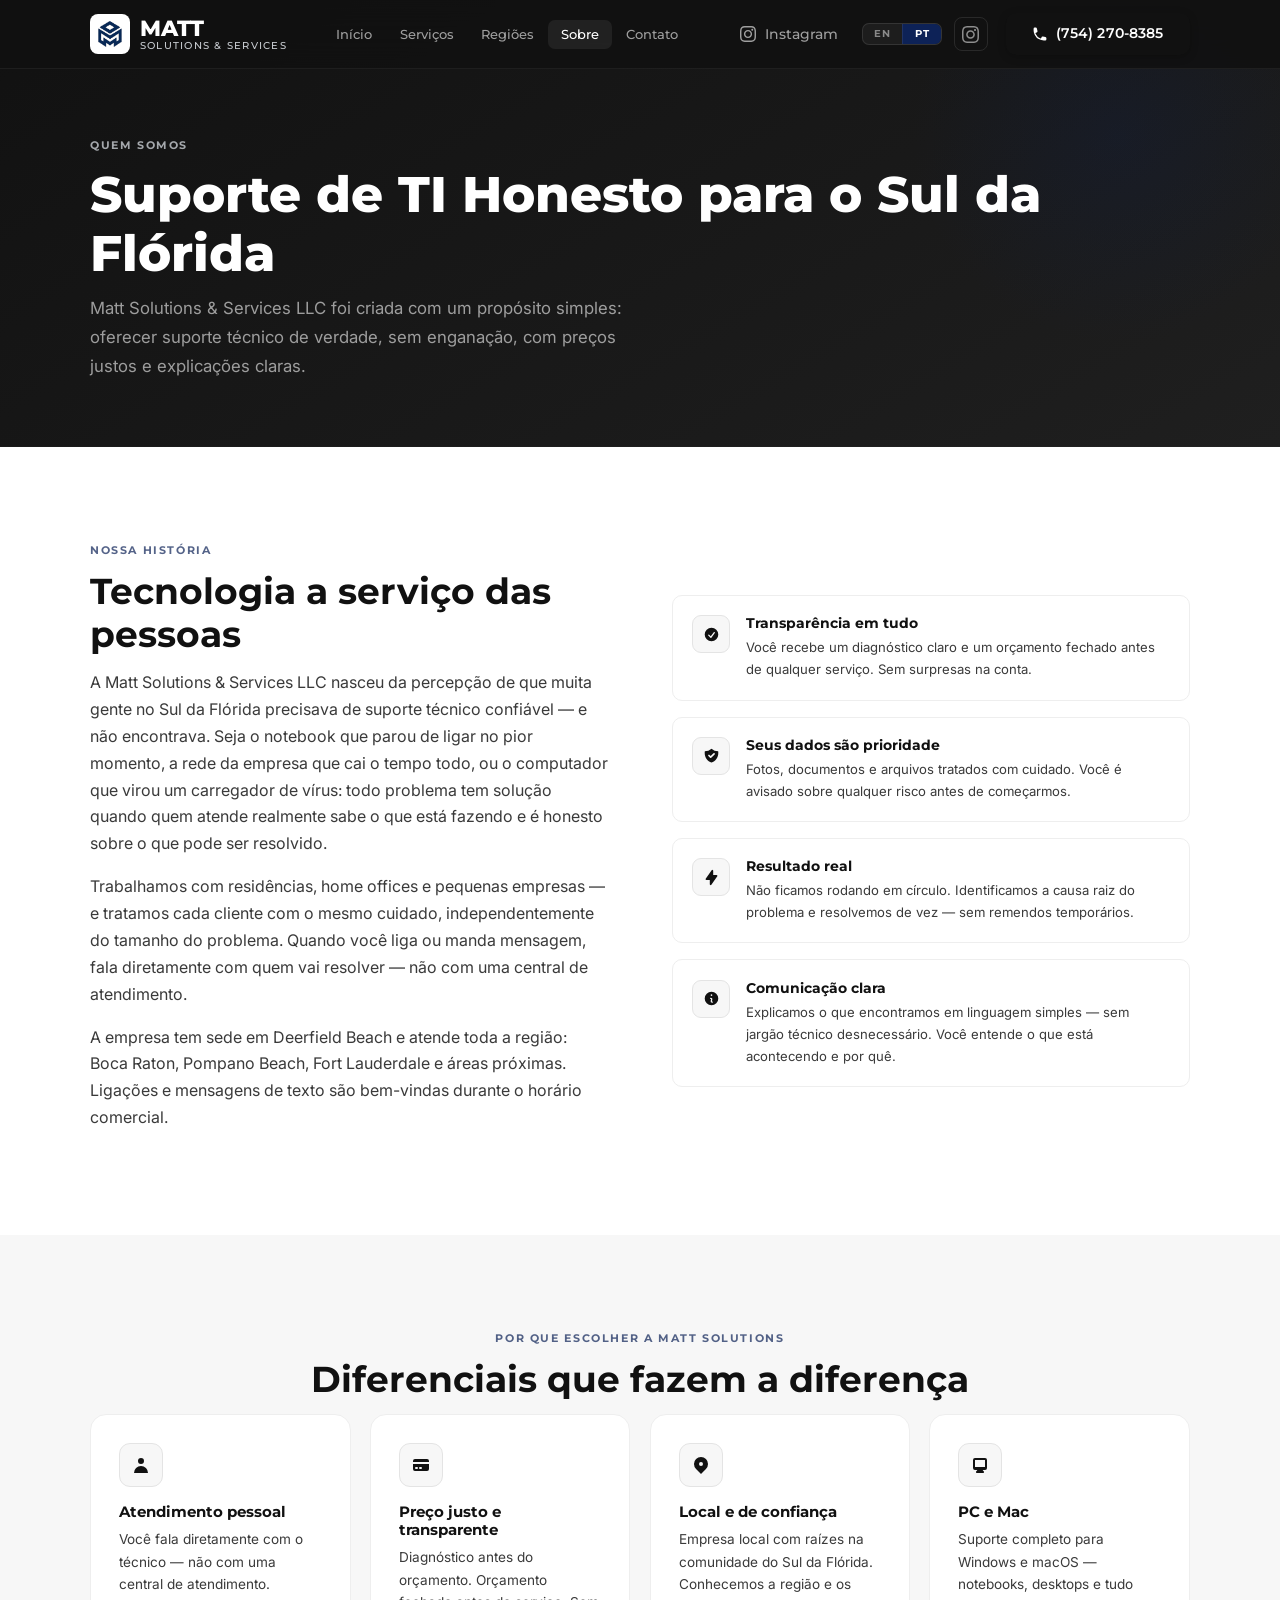
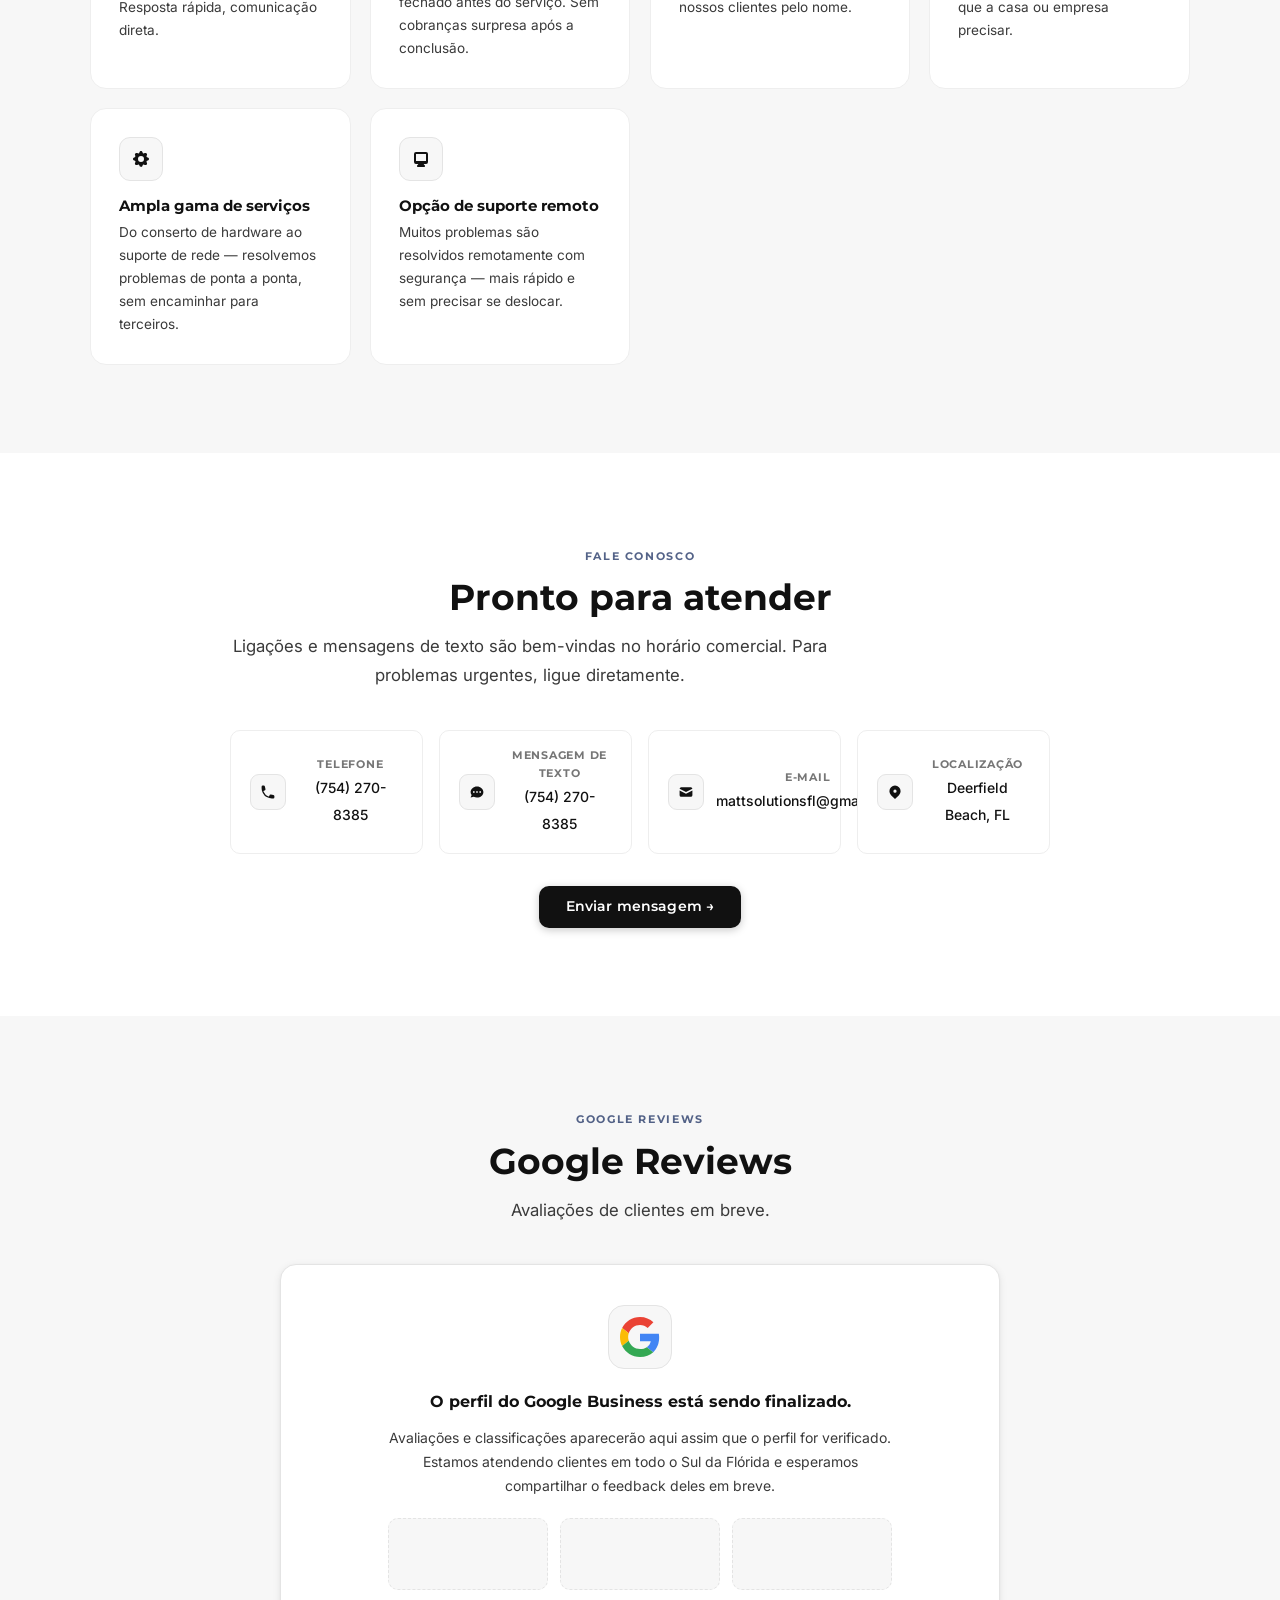
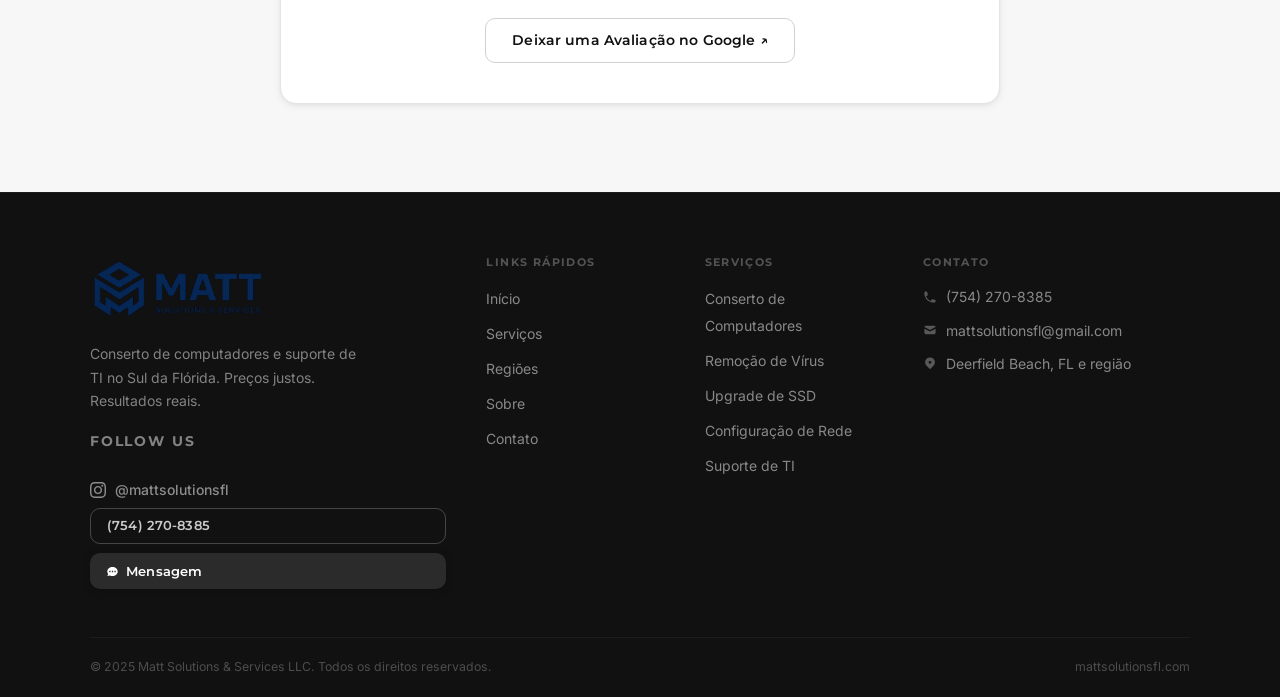
==== about-pt.html @ 6a5933a8 "Add Instagram + Google Reviews to all 10 pages Instagram: - Navbar: small icon button (desktop, hidd" ====
<!DOCTYPE html>
<html lang="pt-BR">
<head>
  <meta charset="UTF-8" />
  <meta name="viewport" content="width=device-width, initial-scale=1.0" />
  <title>Sobre a Matt Solutions | Suporte de TI Honesto no Sul da Flórida</title>
  <meta name="description" content="Conheça a Matt Solutions & Services LLC — conserto de computadores e suporte de TI com honestidade, transparência e foco em resultado no Sul da Flórida." />
  <link rel="canonical" href="https://mattsolutionsfl.com/about-pt.html" />
  <link rel="alternate" hreflang="en" href="https://mattsolutionsfl.com/about.html" />
  <link rel="alternate" hreflang="pt-BR" href="https://mattsolutionsfl.com/about-pt.html" />
  <link rel="alternate" hreflang="x-default" href="https://mattsolutionsfl.com/about.html" />
  <meta property="og:type" content="website" />
  <meta property="og:title" content="Sobre | Matt Solutions & Services LLC" />
  <meta property="og:description" content="Suporte de TI honesto e transparente para residências e pequenas empresas no Sul da Flórida." />
  <meta property="og:url" content="https://mattsolutionsfl.com/about-pt.html" />
  <meta property="og:site_name" content="Matt Solutions & Services LLC" />
  <meta property="og:image" content="https://mattsolutionsfl.com/og-image.jpg" />
      <!-- Google Fonts -->
    <link rel="preconnect" href="https://fonts.googleapis.com">
    <link rel="preconnect" href="https://fonts.gstatic.com" crossorigin>
    <link href="https://fonts.googleapis.com/css2?family=Montserrat:wght@400;500;600;700;800&family=Inter:wght@300;400;500;600&display=swap" rel="stylesheet">
    <!-- Favicon -->
    <link rel="icon" href="favicon.svg" type="image/svg+xml">
    <link rel="icon" href="logo.png" sizes="any" type="image/png">
    <link rel="apple-touch-icon" href="logo.png">
    <link rel="stylesheet" href="styles.css" />
  <script type="application/ld+json">
  {
    "@context": "https://schema.org",
    "@type": "LocalBusiness",
    "name": "Matt Solutions & Services LLC",
    "url": "https://mattsolutionsfl.com",
    "telephone": "+17542708385",
    "email": "mattsolutionsfl@gmail.com"
  }
  </script>
  <script type="application/ld+json">
  {
    "@context": "https://schema.org",
    "@type": "LocalBusiness",
    "name": "Matt Solutions & Services LLC",
    "url": "https://mattsolutionsfl.com",
    "sameAs": [
      "https://instagram.com/mattsolutionsfl"
    ]
  }
  </script>
</head>
<body>

<nav class="navbar">
  <div class="container">
    <div class="nav-inner">
      <a href="index-pt.html" class="nav-logo">
        <div class="brand-lockup">
          <img src="logo-icon.png" alt="Matt Solutions icon" class="brand-icon" loading="eager">
          <div class="brand-text">
            <span class="brand-primary">MATT</span>
            <span class="brand-secondary">Solutions &amp; Services</span>
          </div>
        </div>
      </a>
      <ul class="nav-links">
        <li><a href="index-pt.html">Início</a></li>
        <li><a href="services-pt.html">Serviços</a></li>
        <li><a href="service-areas-pt.html">Regiões</a></li>
        <li><a href="about-pt.html" class="active">Sobre</a></li>
        <li><a href="contact-pt.html">Contato</a></li>
      </ul>
      <a href="https://instagram.com/mattsolutionsfl" target="_blank" rel="noopener" class="nav-mobile-ig">
      <svg xmlns="http://www.w3.org/2000/svg" viewBox="0 0 24 24" fill="currentColor" width="16" height="16"><path d="M12 2.163c3.204 0 3.584.012 4.85.07 3.252.148 4.771 1.691 4.919 4.919.058 1.265.069 1.645.069 4.849 0 3.205-.012 3.584-.069 4.849-.149 3.225-1.664 4.771-4.919 4.919-1.266.058-1.644.07-4.85.07-3.204 0-3.584-.012-4.849-.07-3.26-.149-4.771-1.699-4.919-4.92-.058-1.265-.07-1.644-.07-4.849 0-3.204.013-3.583.07-4.849.149-3.227 1.664-4.771 4.919-4.919 1.266-.057 1.645-.069 4.849-.069zm0-2.163c-3.259 0-3.667.014-4.947.072-4.358.2-6.78 2.618-6.98 6.98-.059 1.281-.073 1.689-.073 4.948 0 3.259.014 3.668.072 4.948.2 4.358 2.618 6.78 6.98 6.98 1.281.058 1.689.072 4.948.072 3.259 0 3.668-.014 4.948-.072 4.354-.2 6.782-2.618 6.979-6.98.059-1.28.073-1.689.073-4.948 0-3.259-.014-3.667-.072-4.947-.196-4.354-2.617-6.78-6.979-6.98-1.281-.059-1.69-.073-4.949-.073zm0 5.838c-3.403 0-6.162 2.759-6.162 6.162s2.759 6.163 6.162 6.163 6.162-2.759 6.162-6.163c0-3.403-2.759-6.162-6.162-6.162zm0 10.162c-2.209 0-4-1.79-4-4 0-2.209 1.791-4 4-4s4 1.791 4 4c0 2.21-1.791 4-4 4zm6.406-11.845c-.796 0-1.441.645-1.441 1.44s.645 1.44 1.441 1.44c.795 0 1.439-.645 1.439-1.44s-.644-1.44-1.439-1.44z"/></svg>
      Instagram
    </a>
    <div class="lang-switcher">
        <a href="about.html" class="lang-btn">EN</a>
        <a href="about-pt.html" class="lang-btn active">PT</a>
      </div>
      <a href="https://instagram.com/mattsolutionsfl" target="_blank" rel="noopener" class="nav-ig-btn" aria-label="Instagram">
        <svg xmlns="http://www.w3.org/2000/svg" viewBox="0 0 24 24" fill="currentColor" width="17" height="17"><path d="M12 2.163c3.204 0 3.584.012 4.85.07 3.252.148 4.771 1.691 4.919 4.919.058 1.265.069 1.645.069 4.849 0 3.205-.012 3.584-.069 4.849-.149 3.225-1.664 4.771-4.919 4.919-1.266.058-1.644.07-4.85.07-3.204 0-3.584-.012-4.849-.07-3.26-.149-4.771-1.699-4.919-4.92-.058-1.265-.07-1.644-.07-4.849 0-3.204.013-3.583.07-4.849.149-3.227 1.664-4.771 4.919-4.919 1.266-.057 1.645-.069 4.849-.069zm0-2.163c-3.259 0-3.667.014-4.947.072-4.358.2-6.78 2.618-6.98 6.98-.059 1.281-.073 1.689-.073 4.948 0 3.259.014 3.668.072 4.948.2 4.358 2.618 6.78 6.98 6.98 1.281.058 1.689.072 4.948.072 3.259 0 3.668-.014 4.948-.072 4.354-.2 6.782-2.618 6.979-6.98.059-1.28.073-1.689.073-4.948 0-3.259-.014-3.667-.072-4.947-.196-4.354-2.617-6.78-6.979-6.98-1.281-.059-1.69-.073-4.949-.073zm0 5.838c-3.403 0-6.162 2.759-6.162 6.162s2.759 6.163 6.162 6.163 6.162-2.759 6.162-6.163c0-3.403-2.759-6.162-6.162-6.162zm0 10.162c-2.209 0-4-1.79-4-4 0-2.209 1.791-4 4-4s4 1.791 4 4c0 2.21-1.791 4-4 4zm6.406-11.845c-.796 0-1.441.645-1.441 1.44s.645 1.44 1.441 1.44c.795 0 1.439-.645 1.439-1.44s-.644-1.44-1.439-1.44z"/></svg>
      </a>
      <a href="tel:+17542708385" class="btn btn-primary nav-cta">
        <svg xmlns="http://www.w3.org/2000/svg" viewBox="0 0 20 20" fill="currentColor" width="16" height="16"><path fill-rule="evenodd" d="M2 3.5A1.5 1.5 0 013.5 2h1.148a1.5 1.5 0 011.465 1.175l.716 3.223a1.5 1.5 0 01-1.052 1.767l-.933.267c-.41.117-.643.555-.48.95a11.542 11.542 0 006.254 6.254c.395.163.833-.07.95-.48l.267-.933a1.5 1.5 0 011.767-1.052l3.223.716A1.5 1.5 0 0118 15.352V16.5a1.5 1.5 0 01-1.5 1.5H15c-1.149 0-2.263-.15-3.326-.43A13.022 13.022 0 012.43 8.326 13.019 13.019 0 012 5V3.5z" clip-rule="evenodd" /></svg>
        (754) 270-8385
      </a>
      <button class="nav-hamburger" aria-label="Abrir menu"><span></span><span></span><span></span></button>
    </div>
  </div>
  <nav class="nav-mobile">
    <a href="index-pt.html">Início</a>
    <a href="services-pt.html">Serviços</a>
    <a href="service-areas-pt.html">Regiões</a>
    <a href="about-pt.html">Sobre</a>
    <a href="contact-pt.html">Contato</a>
    <a href="tel:+17542708385" class="btn btn-primary">Ligar (754) 270-8385</a>
    <div class="lang-switcher">
      <a href="about.html" class="lang-btn">EN</a>
      <a href="about-pt.html" class="lang-btn active">PT</a>
    </div>
  </nav>
</nav>

<!-- PAGE HEADER -->
<section class="page-hero">
  <div class="container">
    <div class="page-hero-inner">
      <div class="section-label">Quem somos</div>
      <h1 class="page-hero-title">Suporte de TI Honesto para o Sul da Flórida</h1>
      <p class="page-hero-sub">Matt Solutions & Services LLC foi criada com um propósito simples: oferecer suporte técnico de verdade, sem enganação, com preços justos e explicações claras.</p>
    </div>
  </div>
</section>

<!-- SOBRE -->
<section class="section">
  <div class="container">
    <div class="about-grid">
      <div class="about-content">
        <div class="section-label">Nossa história</div>
        <h2 class="section-title">Tecnologia a serviço das pessoas</h2>
        <p>A Matt Solutions & Services LLC nasceu da percepção de que muita gente no Sul da Flórida precisava de suporte técnico confiável — e não encontrava. Seja o notebook que parou de ligar no pior momento, a rede da empresa que cai o tempo todo, ou o computador que virou um carregador de vírus: todo problema tem solução quando quem atende realmente sabe o que está fazendo e é honesto sobre o que pode ser resolvido.</p>
        <p>Trabalhamos com residências, home offices e pequenas empresas — e tratamos cada cliente com o mesmo cuidado, independentemente do tamanho do problema. Quando você liga ou manda mensagem, fala diretamente com quem vai resolver — não com uma central de atendimento.</p>
        <p>A empresa tem sede em Deerfield Beach e atende toda a região: Boca Raton, Pompano Beach, Fort Lauderdale e áreas próximas. Ligações e mensagens de texto são bem-vindas durante o horário comercial.</p>
      </div>
      <div class="about-values">
        <div class="value-card">
          <div class="value-icon"><svg xmlns="http://www.w3.org/2000/svg" viewBox="0 0 20 20" fill="currentColor"><path fill-rule="evenodd" d="M10 18a8 8 0 100-16 8 8 0 000 16zm3.857-9.809a.75.75 0 00-1.214-.882l-3.483 4.79-1.88-1.88a.75.75 0 10-1.06 1.061l2.5 2.5a.75.75 0 001.137-.089l4-5.5z" clip-rule="evenodd" /></svg></div>
          <div><h3>Transparência em tudo</h3><p>Você recebe um diagnóstico claro e um orçamento fechado antes de qualquer serviço. Sem surpresas na conta.</p></div>
        </div>
        <div class="value-card">
          <div class="value-icon"><svg xmlns="http://www.w3.org/2000/svg" viewBox="0 0 20 20" fill="currentColor"><path fill-rule="evenodd" d="M2.166 4.999A11.954 11.954 0 0010 1.944 11.954 11.954 0 0017.834 5c.11.65.166 1.32.166 2.001 0 5.225-3.34 9.67-8 11.317C5.34 16.67 2 12.225 2 7c0-.682.057-1.35.166-2.001zm11.541 3.708a1 1 0 00-1.414-1.414L9 10.586 7.707 9.293a1 1 0 00-1.414 1.414l2 2a1 1 0 001.414 0l4-4z" clip-rule="evenodd" /></svg></div>
          <div><h3>Seus dados são prioridade</h3><p>Fotos, documentos e arquivos tratados com cuidado. Você é avisado sobre qualquer risco antes de começarmos.</p></div>
        </div>
        <div class="value-card">
          <div class="value-icon"><svg xmlns="http://www.w3.org/2000/svg" viewBox="0 0 20 20" fill="currentColor"><path fill-rule="evenodd" d="M11.3 1.046A1 1 0 0112 2v5h4a1 1 0 01.82 1.573l-7 10A1 1 0 018 18v-5H4a1 1 0 01-.82-1.573l7-10a1 1 0 011.12-.38z" clip-rule="evenodd" /></svg></div>
          <div><h3>Resultado real</h3><p>Não ficamos rodando em círculo. Identificamos a causa raiz do problema e resolvemos de vez — sem remendos temporários.</p></div>
        </div>
        <div class="value-card">
          <div class="value-icon"><svg xmlns="http://www.w3.org/2000/svg" viewBox="0 0 20 20" fill="currentColor"><path fill-rule="evenodd" d="M18 10a8 8 0 11-16 0 8 8 0 0116 0zm-7-4a1 1 0 11-2 0 1 1 0 012 0zM9 9a.75.75 0 000 1.5h.253a.25.25 0 01.244.304l-.459 2.066A1.75 1.75 0 0010.747 15H11a.75.75 0 000-1.5h-.253a.25.25 0 01-.244-.304l.459-2.066A1.75 1.75 0 009.253 9H9z" clip-rule="evenodd" /></svg></div>
          <div><h3>Comunicação clara</h3><p>Explicamos o que encontramos em linguagem simples — sem jargão técnico desnecessário. Você entende o que está acontecendo e por quê.</p></div>
        </div>
      </div>
    </div>
  </div>
</section>

<!-- O QUE NOS DIFERENCIA -->
<section class="section section-alt">
  <div class="container">
    <div class="center">
      <div class="section-label">Por que escolher a Matt Solutions</div>
      <h2 class="section-title">Diferenciais que fazem a diferença</h2>
    </div>
    <div class="differentiators-grid">
      <div class="diff-card">
        <div class="diff-icon"><svg xmlns="http://www.w3.org/2000/svg" viewBox="0 0 20 20" fill="currentColor"><path fill-rule="evenodd" d="M10 9a3 3 0 100-6 3 3 0 000 6zm-7 9a7 7 0 1114 0H3z" clip-rule="evenodd" /></svg></div>
        <h3>Atendimento pessoal</h3>
        <p>Você fala diretamente com o técnico — não com uma central de atendimento. Resposta rápida, comunicação direta.</p>
      </div>
      <div class="diff-card">
        <div class="diff-icon"><svg xmlns="http://www.w3.org/2000/svg" viewBox="0 0 20 20" fill="currentColor"><path d="M4 4a2 2 0 00-2 2v1h16V6a2 2 0 00-2-2H4z"/><path fill-rule="evenodd" d="M18 9H2v5a2 2 0 002 2h12a2 2 0 002-2V9zM4 13a1 1 0 011-1h1a1 1 0 110 2H5a1 1 0 01-1-1zm5-1a1 1 0 100 2h1a1 1 0 100-2H9z" clip-rule="evenodd" /></svg></div>
        <h3>Preço justo e transparente</h3>
        <p>Diagnóstico antes do orçamento. Orçamento fechado antes do serviço. Sem cobranças surpresa após a conclusão.</p>
      </div>
      <div class="diff-card">
        <div class="diff-icon"><svg xmlns="http://www.w3.org/2000/svg" viewBox="0 0 20 20" fill="currentColor"><path fill-rule="evenodd" d="M5.05 4.05a7 7 0 119.9 9.9L10 18.9l-4.95-4.95a7 7 0 010-9.9zM10 11a2 2 0 100-4 2 2 0 000 4z" clip-rule="evenodd" /></svg></div>
        <h3>Local e de confiança</h3>
        <p>Empresa local com raízes na comunidade do Sul da Flórida. Conhecemos a região e os nossos clientes pelo nome.</p>
      </div>
      <div class="diff-card">
        <div class="diff-icon"><svg xmlns="http://www.w3.org/2000/svg" viewBox="0 0 20 20" fill="currentColor"><path fill-rule="evenodd" d="M3 5a2 2 0 012-2h10a2 2 0 012 2v8a2 2 0 01-2 2h-2.22l.123.489.804.804A1 1 0 0113 18H7a1 1 0 01-.707-1.707l.804-.804L7.22 15H5a2 2 0 01-2-2V5zm5.771 7H5V5h10v7H8.771z" clip-rule="evenodd" /></svg></div>
        <h3>PC e Mac</h3>
        <p>Suporte completo para Windows e macOS — notebooks, desktops e tudo que a casa ou empresa precisar.</p>
      </div>
      <div class="diff-card">
        <div class="diff-icon"><svg xmlns="http://www.w3.org/2000/svg" viewBox="0 0 20 20" fill="currentColor"><path fill-rule="evenodd" d="M11.49 3.17c-.38-1.56-2.6-1.56-2.98 0a1.532 1.532 0 01-2.286.948c-1.372-.836-2.942.734-2.106 2.106.54.886.061 2.042-.947 2.287-1.561.379-1.561 2.6 0 2.978a1.532 1.532 0 01.947 2.287c-.836 1.372.734 2.942 2.106 2.106a1.532 1.532 0 012.287.947c.379 1.561 2.6 1.561 2.978 0a1.533 1.533 0 012.287-.947c1.372.836 2.942-.734 2.106-2.106a1.533 1.533 0 01.947-2.287c1.561-.379 1.561-2.6 0-2.978a1.532 1.532 0 01-.947-2.287c.836-1.372-.734-2.942-2.106-2.106a1.532 1.532 0 01-2.287-.947zM10 13a3 3 0 100-6 3 3 0 000 6z" clip-rule="evenodd" /></svg></div>
        <h3>Ampla gama de serviços</h3>
        <p>Do conserto de hardware ao suporte de rede — resolvemos problemas de ponta a ponta, sem encaminhar para terceiros.</p>
      </div>
      <div class="diff-card">
        <div class="diff-icon"><svg xmlns="http://www.w3.org/2000/svg" viewBox="0 0 20 20" fill="currentColor"><path fill-rule="evenodd" d="M3 5a2 2 0 012-2h10a2 2 0 012 2v8a2 2 0 01-2 2h-2.22l.123.489.804.804A1 1 0 0113 18H7a1 1 0 01-.707-1.707l.804-.804L7.22 15H5a2 2 0 01-2-2V5zm5.771 7H5V5h10v7H8.771z" clip-rule="evenodd" /></svg></div>
        <h3>Opção de suporte remoto</h3>
        <p>Muitos problemas são resolvidos remotamente com segurança — mais rápido e sem precisar se deslocar.</p>
      </div>
    </div>
  </div>
</section>

<!-- CONTATO -->
<section class="section">
  <div class="container">
    <div class="contact-info-strip">
      <div class="section-label">Fale conosco</div>
      <h2 class="section-title">Pronto para atender</h2>
      <p class="section-sub">Ligações e mensagens de texto são bem-vindas no horário comercial. Para problemas urgentes, ligue diretamente.</p>
      <div class="contact-methods">
        <div class="contact-method">
          <div class="contact-method-icon"><svg xmlns="http://www.w3.org/2000/svg" viewBox="0 0 20 20" fill="currentColor"><path fill-rule="evenodd" d="M2 3.5A1.5 1.5 0 013.5 2h1.148a1.5 1.5 0 011.465 1.175l.716 3.223a1.5 1.5 0 01-1.052 1.767l-.933.267c-.41.117-.643.555-.48.95a11.542 11.542 0 006.254 6.254c.395.163.833-.07.95-.48l.267-.933a1.5 1.5 0 011.767-1.052l3.223.716A1.5 1.5 0 0118 15.352V16.5a1.5 1.5 0 01-1.5 1.5H15c-1.149 0-2.263-.15-3.326-.43A13.022 13.022 0 012.43 8.326 13.019 13.019 0 012 5V3.5z" clip-rule="evenodd" /></svg></div>
          <div><div class="contact-method-label">Telefone</div><a href="tel:+17542708385" class="contact-method-value">(754) 270-8385</a></div>
        </div>
        <div class="contact-method">
          <div class="contact-method-icon"><svg xmlns="http://www.w3.org/2000/svg" viewBox="0 0 20 20" fill="currentColor"><path fill-rule="evenodd" d="M18 10c0 3.866-3.582 7-8 7a8.841 8.841 0 01-4.083-.98L2 17l1.338-3.123C2.493 12.767 2 11.434 2 10c0-3.866 3.582-7 8-7s8 3.134 8 7zM7 9H5v2h2V9zm8 0h-2v2h2V9zM9 9h2v2H9V9z" clip-rule="evenodd" /></svg></div>
          <div><div class="contact-method-label">Mensagem de texto</div><a href="sms:+17542708385" class="contact-method-value">(754) 270-8385</a></div>
        </div>
        <div class="contact-method">
          <div class="contact-method-icon"><svg xmlns="http://www.w3.org/2000/svg" viewBox="0 0 20 20" fill="currentColor"><path d="M2.003 5.884L10 9.882l7.997-3.998A2 2 0 0016 4H4a2 2 0 00-1.997 1.884z"/><path d="M18 8.118l-8 4-8-4V14a2 2 0 002 2h12a2 2 0 002-2V8.118z"/></svg></div>
          <div><div class="contact-method-label">E-mail</div><a href="mailto:mattsolutionsfl@gmail.com" class="contact-method-value">mattsolutionsfl@gmail.com</a></div>
        </div>
        <div class="contact-method">
          <div class="contact-method-icon"><svg xmlns="http://www.w3.org/2000/svg" viewBox="0 0 20 20" fill="currentColor"><path fill-rule="evenodd" d="M5.05 4.05a7 7 0 119.9 9.9L10 18.9l-4.95-4.95a7 7 0 010-9.9zM10 11a2 2 0 100-4 2 2 0 000 4z" clip-rule="evenodd" /></svg></div>
          <div><div class="contact-method-label">Localização</div><span class="contact-method-value">Deerfield Beach, FL</span></div>
        </div>
      </div>
      <div style="margin-top: 2rem; text-align:center;">
        <a href="contact-pt.html" class="btn btn-primary">Enviar mensagem →</a>
      </div>
    </div>
  </div>
</section>

<!-- ===== AVALIAÇÕES GOOGLE ===== -->
<section class="section section-alt" id="reviews">
  <div class="container">
    <div class="center">
      <div class="section-label">Google Reviews</div>
      <h2 class="section-title">Google Reviews</h2>
      <p class="section-sub">Avaliações de clientes em breve.</p>
    </div>
    <div class="reviews-placeholder-card">
      <div class="reviews-placeholder-icon">
        <svg viewBox="0 0 48 48" xmlns="http://www.w3.org/2000/svg" width="40" height="40">
          <path fill="#EA4335" d="M24 9.5c3.54 0 6.71 1.22 9.21 3.6l6.85-6.85C35.9 2.38 30.47 0 24 0 14.62 0 6.51 5.38 2.56 13.22l7.98 6.19C12.43 13.72 17.74 9.5 24 9.5z"/>
          <path fill="#4285F4" d="M46.98 24.55c0-1.57-.15-3.09-.38-4.55H24v9.02h12.94c-.58 2.96-2.26 5.48-4.78 7.18l7.73 6c4.51-4.18 7.09-10.36 7.09-17.65z"/>
          <path fill="#FBBC05" d="M10.53 28.59c-.48-1.45-.76-2.99-.76-4.59s.27-3.14.76-4.59l-7.98-6.19C.92 16.46 0 20.12 0 24c0 3.88.92 7.54 2.56 10.78l7.97-6.19z"/>
          <path fill="#34A853" d="M24 48c6.48 0 11.93-2.13 15.89-5.81l-7.73-6c-2.18 1.48-4.97 2.31-8.16 2.31-6.26 0-11.57-4.22-13.47-9.91l-7.98 6.19C6.51 42.62 14.62 48 24 48z"/>
        </svg>
      </div>
      <div class="reviews-placeholder-body">
        <p class="reviews-placeholder-title">O perfil do Google Business está sendo finalizado.</p>
        <p class="reviews-placeholder-sub">Avaliações e classificações aparecerão aqui assim que o perfil for verificado. Estamos atendendo clientes em todo o Sul da Flórida e esperamos compartilhar o feedback deles em breve.</p>
        <div class="reviews-future-slots" aria-hidden="true">
          <div class="reviews-future-slot"></div>
          <div class="reviews-future-slot"></div>
          <div class="reviews-future-slot"></div>
        </div>
      </div>
      <a href="https://www.google.com/maps/search/Matt+Solutions+Services+Deerfield+Beach" target="_blank" rel="noopener" class="btn btn-outline reviews-leave-btn">
        Deixar uma Avaliação no Google ↗
      </a>
    </div>
  </div>
</section>

<footer>
  <div class="container">
    <div class="footer-grid">
      <div class="footer-brand">
        <a href="index-pt.html" class="footer-logo"><img src="logo-full.png" alt="Matt Solutions &amp; Services LLC" class="footer-logo-img" loading="lazy"></a>
        <p>Conserto de computadores e suporte de TI no Sul da Flórida. Preços justos. Resultados reais.</p>
                <div class="footer-follow">
          <p class="footer-follow-label">Follow Us</p>
          <a href="https://instagram.com/mattsolutionsfl" target="_blank" rel="noopener" class="footer-ig-link">
            <svg xmlns="http://www.w3.org/2000/svg" viewBox="0 0 24 24" fill="currentColor" width="16" height="16"><path d="M12 2.163c3.204 0 3.584.012 4.85.07 3.252.148 4.771 1.691 4.919 4.919.058 1.265.069 1.645.069 4.849 0 3.205-.012 3.584-.069 4.849-.149 3.225-1.664 4.771-4.919 4.919-1.266.058-1.644.07-4.85.07-3.204 0-3.584-.012-4.849-.07-3.26-.149-4.771-1.699-4.919-4.92-.058-1.265-.07-1.644-.07-4.849 0-3.204.013-3.583.07-4.849.149-3.227 1.664-4.771 4.919-4.919 1.266-.057 1.645-.069 4.849-.069zm0-2.163c-3.259 0-3.667.014-4.947.072-4.358.2-6.78 2.618-6.98 6.98-.059 1.281-.073 1.689-.073 4.948 0 3.259.014 3.668.072 4.948.2 4.358 2.618 6.78 6.98 6.98 1.281.058 1.689.072 4.948.072 3.259 0 3.668-.014 4.948-.072 4.354-.2 6.782-2.618 6.979-6.98.059-1.28.073-1.689.073-4.948 0-3.259-.014-3.667-.072-4.947-.196-4.354-2.617-6.78-6.979-6.98-1.281-.059-1.69-.073-4.949-.073zm0 5.838c-3.403 0-6.162 2.759-6.162 6.162s2.759 6.163 6.162 6.163 6.162-2.759 6.162-6.163c0-3.403-2.759-6.162-6.162-6.162zm0 10.162c-2.209 0-4-1.79-4-4 0-2.209 1.791-4 4-4s4 1.791 4 4c0 2.21-1.791 4-4 4zm6.406-11.845c-.796 0-1.441.645-1.441 1.44s.645 1.44 1.441 1.44c.795 0 1.439-.645 1.439-1.44s-.644-1.44-1.439-1.44z"/></svg>
            <span class="footer-ig-handle">@mattsolutionsfl</span>
          </a>
        </div>
        <div class="footer-actions">
          <a href="tel:+17542708385" class="btn btn-call">(754) 270-8385</a>
          <a href="sms:+17542708385" class="btn btn-sms" style="font-size:0.82rem; padding:0.55rem 1rem;">
            <svg xmlns="http://www.w3.org/2000/svg" viewBox="0 0 20 20" fill="currentColor" width="13" height="13"><path fill-rule="evenodd" d="M18 10c0 3.866-3.582 7-8 7a8.841 8.841 0 01-4.083-.98L2 17l1.338-3.123C2.493 12.767 2 11.434 2 10c0-3.866 3.582-7 8-7s8 3.134 8 7zM7 9H5v2h2V9zm8 0h-2v2h2V9zM9 9h2v2H9V9z" clip-rule="evenodd" /></svg>
            Mensagem
          </a>
        </div>
      </div>
      <div>
        <h4>Links rápidos</h4>
        <ul class="footer-links">
          <li><a href="index-pt.html">Início</a></li>
          <li><a href="services-pt.html">Serviços</a></li>
          <li><a href="service-areas-pt.html">Regiões</a></li>
          <li><a href="about-pt.html">Sobre</a></li>
          <li><a href="contact-pt.html">Contato</a></li>
        </ul>
      </div>
      <div>
        <h4>Serviços</h4>
        <ul class="footer-links">
          <li><a href="services-pt.html">Conserto de Computadores</a></li>
          <li><a href="services-pt.html">Remoção de Vírus</a></li>
          <li><a href="services-pt.html">Upgrade de SSD</a></li>
          <li><a href="services-pt.html">Configuração de Rede</a></li>
          <li><a href="services-pt.html">Suporte de TI</a></li>
        </ul>
      </div>
      <div>
        <h4>Contato</h4>
        <div class="footer-contact-list">
          <div class="footer-contact-item">
            <svg xmlns="http://www.w3.org/2000/svg" viewBox="0 0 20 20" fill="currentColor"><path fill-rule="evenodd" d="M2 3.5A1.5 1.5 0 013.5 2h1.148a1.5 1.5 0 011.465 1.175l.716 3.223a1.5 1.5 0 01-1.052 1.767l-.933.267c-.41.117-.643.555-.48.95a11.542 11.542 0 006.254 6.254c.395.163.833-.07.95-.48l.267-.933a1.5 1.5 0 011.767-1.052l3.223.716A1.5 1.5 0 0118 15.352V16.5a1.5 1.5 0 01-1.5 1.5H15c-1.149 0-2.263-.15-3.326-.43A13.022 13.022 0 012.43 8.326 13.019 13.019 0 012 5V3.5z" clip-rule="evenodd" /></svg>
            <a href="tel:+17542708385">(754) 270-8385</a>
          </div>
          <div class="footer-contact-item">
            <svg xmlns="http://www.w3.org/2000/svg" viewBox="0 0 20 20" fill="currentColor"><path d="M2.003 5.884L10 9.882l7.997-3.998A2 2 0 0016 4H4a2 2 0 00-1.997 1.884z"/><path d="M18 8.118l-8 4-8-4V14a2 2 0 002 2h12a2 2 0 002-2V8.118z"/></svg>
            <a href="mailto:mattsolutionsfl@gmail.com">mattsolutionsfl@gmail.com</a>
          </div>
          <div class="footer-contact-item">
            <svg xmlns="http://www.w3.org/2000/svg" viewBox="0 0 20 20" fill="currentColor"><path fill-rule="evenodd" d="M5.05 4.05a7 7 0 119.9 9.9L10 18.9l-4.95-4.95a7 7 0 010-9.9zM10 11a2 2 0 100-4 2 2 0 000 4z" clip-rule="evenodd" /></svg>
            <span>Deerfield Beach, FL e região</span>
          </div>
        </div>
      </div>
    </div>
    <div class="footer-bottom">
      <p>&copy; 2025 Matt Solutions &amp; Services LLC. Todos os direitos reservados.</p>
      <p><a href="https://mattsolutionsfl.com">mattsolutionsfl.com</a></p>
    </div>
  </div>
</footer>

<div id="toast"></div>
<script src="script.js"></script>
</body>
</html>
---- styles.css ----
/* ============================================================
   Matt Solutions & Services LLC — Design System v3
   Graphite / Charcoal / White dominant
   Navy #0D2257 accent only · Montserrat + Inter
   ============================================================ */

/* =========================================
   1. RESET & BASE
   ========================================= */
*, *::before, *::after { box-sizing: border-box; margin: 0; padding: 0; }

:root {
  /* ── Primary palette ── */
  --soft-black:   #111111;
  --graphite:     #1F1F1F;
  --charcoal:     #2B2B2B;
  --off-white:    #F7F7F7;
  --white:        #FFFFFF;

  /* ── Accent only ── */
  --navy:         #0D2257;
  --navy-hover:   #162e6e;
  --silver:       #C9CDD2;

  /* ── Text ── */
  --text-heading: #111111;
  --text-body:    #3a3a3a;
  --text-muted:   #767676;
  --text-subtle:  #9a9a9a;

  /* ── Surfaces — light ── */
  --surface:       #FFFFFF;
  --surface-alt:   #F7F7F7;
  --border:        #E4E4E4;
  --border-subtle: #EEEEEE;

  /* ── Surfaces — dark ── */
  --dark-bg:     #111111;
  --dark-mid:    #1F1F1F;
  --dark-card:   #2B2B2B;
  --dark-border: rgba(255,255,255,0.08);
  --dark-text:   rgba(255,255,255,0.62);

  /* ── Shadows ── */
  --shadow-xs:    0 1px 2px rgba(0,0,0,0.06);
  --shadow-sm:    0 2px 8px rgba(0,0,0,0.07), 0 1px 3px rgba(0,0,0,0.04);
  --shadow-md:    0 4px 16px rgba(0,0,0,0.09), 0 2px 6px rgba(0,0,0,0.05);
  --shadow-lg:    0 8px 32px rgba(0,0,0,0.11), 0 3px 10px rgba(0,0,0,0.05);
  --shadow-dark-md: 0 4px 20px rgba(0,0,0,0.5);
  --shadow-dark-lg: 0 10px 40px rgba(0,0,0,0.6);

  /* ── Typography ── */
  --font-heading: 'Montserrat', system-ui, -apple-system, sans-serif;
  --font-body:    'Inter', system-ui, -apple-system, sans-serif;

  /* ── Geometry ── */
  --radius:    10px;
  --radius-lg: 16px;
  --radius-xl: 22px;
  --transition: 0.2s ease;
}

html { scroll-behavior: smooth; font-size: 16px; }

body {
  font-family: var(--font-body);
  background: var(--white);
  color: var(--text-body);
  line-height: 1.68;
  -webkit-font-smoothing: antialiased;
  -moz-osx-font-smoothing: grayscale;
}

img { max-width: 100%; display: block; }
a   { color: var(--navy); text-decoration: none; transition: color var(--transition); }
a:hover { color: var(--navy-hover); }

.container { max-width: 1140px; margin: 0 auto; padding: 0 1.25rem; }

/* =========================================
   2. TYPOGRAPHY
   ========================================= */
h1, h2, h3, h4, h5 {
  font-family: var(--font-heading);
  font-weight: 700;
  line-height: 1.18;
  color: var(--text-heading);
}
h1 { font-size: clamp(2rem, 5vw, 3.1rem); font-weight: 800; }
h2 { font-size: clamp(1.5rem, 3.5vw, 2.25rem); }
h3 { font-size: 1.1rem; }
h4 { font-size: 0.95rem; }

/* Dark section overrides */
.hero h1, .hero h2, .hero h3, .hero h4,
footer h1, footer h2, footer h3, footer h4,
.section-dark h1, .section-dark h2, .section-dark h3, .section-dark h4,
.page-hero h1, .page-hero h2 { color: #fff; }

.hero p, footer p, .section-dark p, .page-hero p { color: var(--dark-text); }

/* Section labels */
.section-label {
  display: inline-block;
  font-family: var(--font-heading);
  font-size: 0.67rem;
  font-weight: 700;
  letter-spacing: 0.15em;
  text-transform: uppercase;
  color: var(--navy);
  margin-bottom: 0.65rem;
  opacity: 0.7;
}
.hero .section-label, footer .section-label,
.section-dark .section-label, .page-hero .section-label {
  color: var(--silver);
  opacity: 0.8;
}

.section-title { margin-bottom: 0.85rem; }
.section-sub {
  font-size: 1.05rem;
  color: var(--text-body);
  max-width: 600px;
  margin-bottom: 2.5rem;
  line-height: 1.72;
}
.hero .section-sub, .section-dark .section-sub, .page-hero .section-sub {
  color: var(--dark-text);
}
.center { text-align: center; }
.center .section-sub { margin-left: auto; margin-right: auto; }

/* =========================================
   3. SECTIONS
   ========================================= */
.section      { padding: 88px 0; background: var(--white); }
.section-alt  { padding: 88px 0; background: var(--off-white); }
.section-dark { padding: 88px 0; background: var(--graphite); }

/* =========================================
   4. BUTTONS
   ========================================= */
.btn {
  display: inline-flex;
  align-items: center;
  gap: 0.45rem;
  padding: 0.72rem 1.65rem;
  border-radius: var(--radius);
  font-family: var(--font-heading);
  font-size: 0.875rem;
  font-weight: 600;
  letter-spacing: 0.01em;
  cursor: pointer;
  border: none;
  transition: all var(--transition);
  text-decoration: none;
  white-space: nowrap;
  line-height: 1.4;
}

/* Primary — soft black */
.btn-primary {
  background: var(--soft-black);
  color: #fff;
  box-shadow: 0 2px 8px rgba(0,0,0,0.22);
}
.btn-primary:hover {
  background: var(--charcoal);
  color: #fff;
  transform: translateY(-2px);
  box-shadow: 0 6px 20px rgba(0,0,0,0.28);
}

/* Outline — light bg */
.btn-outline {
  background: transparent;
  color: var(--soft-black);
  border: 1.5px solid #d0d0d0;
}
.btn-outline:hover {
  background: var(--soft-black);
  color: #fff;
  border-color: var(--soft-black);
  transform: translateY(-2px);
}

/* Outline — dark bg */
.hero .btn-outline, .section-dark .btn-outline,
.page-hero .btn-outline, .cta-banner .btn-outline {
  color: rgba(255,255,255,0.78);
  border-color: rgba(255,255,255,0.2);
}
.hero .btn-outline:hover, .section-dark .btn-outline:hover,
.page-hero .btn-outline:hover, .cta-banner .btn-outline:hover {
  background: rgba(255,255,255,0.1);
  color: #fff;
  border-color: rgba(255,255,255,0.4);
  transform: translateY(-2px);
}

/* Navy accent */
.btn-accent {
  background: var(--navy);
  color: #fff;
  box-shadow: 0 2px 8px rgba(13,34,87,0.22);
}
.btn-accent:hover {
  background: var(--navy-hover);
  color: #fff;
  transform: translateY(-2px);
  box-shadow: 0 6px 20px rgba(13,34,87,0.30);
}

/* SMS */
.btn-sms {
  background: var(--charcoal);
  color: #fff;
  box-shadow: 0 2px 8px rgba(0,0,0,0.18);
}
.btn-sms:hover {
  background: #3a3a3a;
  color: #fff;
  transform: translateY(-2px);
  box-shadow: 0 6px 16px rgba(0,0,0,0.26);
}

/* Call */
.btn-call {
  background: transparent;
  color: rgba(255,255,255,0.78);
  border: 1.5px solid rgba(255,255,255,0.22);
}
.btn-call:hover {
  background: rgba(255,255,255,0.08);
  color: #fff;
  border-color: rgba(255,255,255,0.42);
  transform: translateY(-2px);
}

.btn-sm     { font-size: 0.78rem; padding: 0.46rem 1.05rem; }
.btn-submit { width: 100%; justify-content: center; font-size: 0.95rem; padding: 0.88rem; }

/* =========================================
   5. LOGO & BRAND LOCKUP
   ========================================= */

/* ── Navbar: two-line brand lockup ── */
.nav-logo { text-decoration: none; }

.brand-lockup {
  display: inline-flex;
  align-items: center;
  gap: 10px;
  text-decoration: none;
}

.brand-icon {
  width: 40px;
  height: 40px;
  object-fit: contain;
  background: #ffffff;
  border-radius: 8px;
  padding: 5px;
  flex-shrink: 0;
  display: block;
}

.brand-text {
  display: flex;
  flex-direction: column;
  justify-content: center;
  gap: 1px;
  line-height: 1;
}

.brand-primary {
  font-family: var(--font-heading);
  font-weight: 800;
  font-size: 1.4rem;
  letter-spacing: -0.01em;
  color: #ffffff;
  line-height: 1;
  text-transform: uppercase;
}

.brand-secondary {
  font-family: var(--font-heading);
  font-weight: 500;
  font-size: 0.65rem;
  letter-spacing: 0.12em;
  color: #C9CDD2;
  text-transform: uppercase;
  line-height: 1;
  white-space: nowrap;
}

/* ── Footer logo: full logo, no pill ── */
.footer-logo { display: inline-block; text-decoration: none; }

.footer-logo-img {
  display: block;
  height: auto;
  width: auto;
  max-width: 200px;
  max-height: 64px;
  object-fit: contain;
}

/* ── Legacy .logo-wrap (footer fallback) ── */
.logo-wrap {
  display: inline-flex;
  align-items: center;
  justify-content: center;
  background: #fff;
  border-radius: 9px;
  padding: 6px 12px;
  line-height: 0;
  box-shadow: 0 1px 5px rgba(0,0,0,0.14);
}
.logo-img {
  display: block;
  height: 36px;
  width: auto;
  max-width: 200px;
  object-fit: contain;
}
.logo-wrap-sm .logo-img { height: 30px; max-width: 180px; }

/* ── Responsive ── */
@media (max-width: 768px) {
  .brand-icon      { width: 34px; height: 34px; padding: 4px; border-radius: 7px; }
  .brand-primary   { font-size: 1.2rem; }
  .brand-secondary { font-size: 0.6rem; letter-spacing: 0.1em; }
  .footer-logo-img { max-width: 170px; max-height: 52px; }
  .logo-img        { height: 30px; max-width: 160px; }
}

@media (max-width: 420px) {
  .brand-icon      { width: 30px; height: 30px; padding: 3px; }
  .brand-primary   { font-size: 1.1rem; }
  .brand-secondary { font-size: 0.58rem; letter-spacing: 0.08em; }
}

/* =========================================
   6. NAVIGATION
   ========================================= */
.navbar {
  position: fixed;
  top: 0; left: 0; right: 0;
  z-index: 999;
  background: rgba(17,17,17,0.9);
  backdrop-filter: blur(16px);
  -webkit-backdrop-filter: blur(16px);
  border-bottom: 1px solid rgba(255,255,255,0.06);
  transition: background var(--transition), box-shadow var(--transition);
}
.navbar.scrolled {
  background: rgba(17,17,17,0.98);
  box-shadow: 0 4px 24px rgba(0,0,0,0.35);
}
.nav-inner {
  display: flex;
  align-items: center;
  justify-content: space-between;
  height: 68px;
  gap: 0.75rem;
}
.nav-logo {
  display: inline-flex;
  align-items: center;
  flex-shrink: 0;
  text-decoration: none;
}
.nav-links {
  display: flex; list-style: none;
  gap: 0.1rem; align-items: center;
  flex: 1; justify-content: center;
}
.nav-links a {
  color: rgba(255,255,255,0.6);
  font-family: var(--font-heading);
  font-size: 0.82rem; font-weight: 500;
  padding: 0.38rem 0.8rem;
  border-radius: 7px;
  transition: color var(--transition), background var(--transition);
}
.nav-links a:hover, .nav-links a.active { color: #fff; background: rgba(255,255,255,0.07); }
.nav-cta { margin-left: 0.4rem; flex-shrink: 0; }

/* Language switcher */
.lang-switcher {
  display: flex; align-items: center;
  background: rgba(255,255,255,0.05);
  border: 1px solid rgba(255,255,255,0.1);
  border-radius: 7px; overflow: hidden; flex-shrink: 0;
}
.lang-btn {
  font-family: var(--font-heading);
  font-size: 0.64rem; font-weight: 700;
  letter-spacing: 0.09em;
  padding: 0.32rem 0.7rem;
  color: rgba(255,255,255,0.48);
  text-decoration: none;
  transition: background var(--transition), color var(--transition);
  line-height: 1;
}
.lang-btn:hover { color: #fff; background: rgba(255,255,255,0.1); }
.lang-btn.active { background: var(--navy); color: #fff; }
.lang-btn + .lang-btn { border-left: 1px solid rgba(255,255,255,0.08); }

/* Hamburger */
.nav-hamburger {
  display: none; flex-direction: column; gap: 5px;
  cursor: pointer; padding: 0.4rem; background: none; border: none;
}
.nav-hamburger span {
  width: 22px; height: 2px;
  background: rgba(255,255,255,0.75);
  border-radius: 2px; transition: var(--transition); display: block;
}
.nav-hamburger.open span:nth-child(1) { transform: translateY(7px) rotate(45deg); }
.nav-hamburger.open span:nth-child(2) { opacity: 0; }
.nav-hamburger.open span:nth-child(3) { transform: translateY(-7px) rotate(-45deg); }

/* Mobile nav */
.nav-mobile {
  display: none; flex-direction: column;
  background: var(--soft-black);
  border-top: 1px solid rgba(255,255,255,0.05);
  padding: 1rem 1.25rem 1.5rem; gap: 0.2rem;
}
.nav-mobile a {
  display: block; color: rgba(255,255,255,0.6);
  padding: 0.62rem 0.75rem; border-radius: var(--radius);
  font-family: var(--font-heading); font-weight: 500; font-size: 0.9rem;
  transition: color var(--transition), background var(--transition);
}
.nav-mobile a:hover { color: #fff; background: rgba(255,255,255,0.06); }
.nav-mobile .btn  { margin-top: 0.75rem; width: 100%; justify-content: center; }
.nav-mobile.open  { display: flex; }
.nav-mobile .lang-switcher { align-self: flex-start; margin-top: 0.5rem; }

/* =========================================
   7. HERO
   ========================================= */
.hero {
  padding: 140px 0 100px;
  background: linear-gradient(150deg, var(--soft-black) 0%, var(--graphite) 60%, #1a1a1a 100%);
  position: relative; overflow: hidden;
}
.hero::before {
  content: '';
  position: absolute; top: -10%; right: -6%;
  width: 600px; height: 600px;
  background: radial-gradient(ellipse, rgba(13,34,87,0.18) 0%, transparent 65%);
  pointer-events: none;
}
.hero-grid {
  display: grid; grid-template-columns: 1fr 1fr;
  gap: 4rem; align-items: center; position: relative; z-index: 1;
}
.hero-badge {
  display: inline-flex; align-items: center; gap: 0.4rem;
  background: rgba(255,255,255,0.05);
  border: 1px solid rgba(255,255,255,0.1);
  color: var(--silver);
  font-family: var(--font-heading); font-size: 0.68rem; font-weight: 600;
  letter-spacing: 0.1em; text-transform: uppercase;
  padding: 0.35rem 0.9rem; border-radius: 999px; margin-bottom: 1.25rem;
}
.hero-badge::before {
  content: ''; width: 6px; height: 6px;
  background: #4ade80; border-radius: 50%; animation: pulse 2.5s infinite;
}
@keyframes pulse {
  0%, 100% { opacity: 1; transform: scale(1); }
  50%       { opacity: 0.4; transform: scale(1.4); }
}
.hero-title      { margin-bottom: 1.25rem; color: #fff; }
.hero-title em   { font-style: normal; color: var(--silver); }
.hero-sub {
  color: rgba(255,255,255,0.58); font-size: 1.05rem;
  margin-bottom: 2rem; max-width: 480px; line-height: 1.74;
}
.hero-actions { display: flex; flex-wrap: wrap; gap: 0.75rem; margin-bottom: 2.5rem; }
.hero-trust   { display: flex; align-items: center; gap: 1.5rem; flex-wrap: wrap; }
.trust-item {
  display: flex; align-items: center; gap: 0.4rem;
  font-size: 0.78rem; color: rgba(255,255,255,0.42);
}
.trust-item svg { color: #4ade80; width: 14px; height: 14px; flex-shrink: 0; }

/* Hero visual */
.hero-visual { position: relative; display: flex; justify-content: center; align-items: center; }
.hero-card-stack { position: relative; width: 100%; max-width: 360px; }
.stat-card {
  background: rgba(255,255,255,0.04);
  border: 1px solid rgba(255,255,255,0.08);
  border-radius: var(--radius-lg);
  padding: 1.25rem 1.5rem;
  backdrop-filter: blur(8px);
  box-shadow: var(--shadow-dark-lg);
}
.stat-card-main { margin-bottom: 1rem; }
.stat-card-main .stat-row {
  display: flex; align-items: center; gap: 1rem;
  padding: 0.72rem 0;
  border-bottom: 1px solid rgba(255,255,255,0.05);
}
.stat-card-main .stat-row:last-child { border-bottom: none; }
.stat-icon {
  width: 36px; height: 36px;
  background: rgba(255,255,255,0.04);
  border: 1px solid rgba(255,255,255,0.08);
  border-radius: 8px;
  display: flex; align-items: center; justify-content: center;
  color: var(--silver); flex-shrink: 0;
}
.stat-icon svg      { width: 15px; height: 15px; }
.stat-label         { font-size: 0.7rem; color: rgba(255,255,255,0.35); }
.stat-value         { font-size: 0.88rem; font-weight: 600; color: #fff; }
.stat-card-badge {
  position: absolute; bottom: -1rem; right: -1rem;
  background: var(--charcoal);
  border: 1px solid rgba(255,255,255,0.12);
  border-radius: var(--radius-lg);
  padding: 0.9rem 1.2rem;
  box-shadow: var(--shadow-dark-md);
  text-align: center; min-width: 115px;
}
.stat-card-badge .big   { font-family: var(--font-heading); font-size: 1.5rem; font-weight: 800; line-height: 1; color: #fff; }
.stat-card-badge .small { font-size: 0.68rem; color: rgba(255,255,255,0.5); margin-top: 0.2rem; }

/* =========================================
   8. SERVICE CARDS
   ========================================= */
.services-grid { display: grid; grid-template-columns: repeat(auto-fill, minmax(270px, 1fr)); gap: 1.2rem; }
.service-card {
  background: var(--surface);
  border: 1px solid var(--border-subtle);
  border-radius: var(--radius-lg);
  padding: 1.75rem;
  transition: transform var(--transition), box-shadow var(--transition), border-color var(--transition);
  position: relative; overflow: hidden;
}
.service-card::after {
  content: ''; position: absolute; bottom: 0; left: 0; right: 0; height: 2px;
  background: var(--soft-black); opacity: 0; transition: opacity var(--transition);
}
.service-card:hover { transform: translateY(-3px); box-shadow: var(--shadow-lg); border-color: var(--border); }
.service-card:hover::after { opacity: 1; }
.service-icon {
  width: 46px; height: 46px;
  background: var(--off-white); border: 1px solid var(--border);
  border-radius: 11px;
  display: flex; align-items: center; justify-content: center;
  color: var(--soft-black); margin-bottom: 1.1rem; flex-shrink: 0;
}
.service-icon svg { width: 20px; height: 20px; }
.service-card h3  { margin-bottom: 0.5rem; font-size: 1rem; color: var(--text-heading); }
.service-card p   { color: var(--text-body); font-size: 0.875rem; line-height: 1.65; }

.tag {
  display: inline-block;
  background: var(--off-white); border: 1px solid var(--border);
  color: var(--charcoal); font-size: 0.7rem; font-weight: 600;
  padding: 0.18rem 0.6rem; border-radius: 999px; letter-spacing: 0.02em;
}
.highlight { color: var(--navy); }

/* =========================================
   9. PROCESS STEPS
   ========================================= */
.process-grid { display: grid; grid-template-columns: repeat(auto-fit, minmax(200px, 1fr)); gap: 1.5rem; }
.process-step {
  text-align: center; padding: 2rem 1.5rem;
  background: var(--surface); border: 1px solid var(--border-subtle);
  border-radius: var(--radius-lg); transition: box-shadow var(--transition);
}
.process-step:hover { box-shadow: var(--shadow-md); }
.process-num {
  width: 46px; height: 46px; background: var(--soft-black); border-radius: 50%;
  display: flex; align-items: center; justify-content: center;
  font-family: var(--font-heading); font-size: 1rem; font-weight: 800; color: #fff;
  margin: 0 auto 1rem;
}
.process-step h3 { margin-bottom: 0.45rem; font-size: 0.95rem; color: var(--text-heading); }
.process-step p  { color: var(--text-body); font-size: 0.875rem; }

/* =========================================
   10. SERVICE AREAS (home)
   ========================================= */
.areas-grid { display: grid; grid-template-columns: repeat(auto-fill, minmax(230px, 1fr)); gap: 1rem; }
.area-card {
  background: var(--surface); border: 1px solid var(--border-subtle);
  border-radius: var(--radius-lg); padding: 1.5rem;
  display: flex; align-items: flex-start; gap: 0.9rem;
  transition: transform var(--transition), box-shadow var(--transition);
}
.area-card:hover { transform: translateY(-3px); box-shadow: var(--shadow-md); }
.area-icon {
  width: 40px; height: 40px;
  background: var(--off-white); border: 1px solid var(--border);
  border-radius: 10px;
  display: flex; align-items: center; justify-content: center;
  color: var(--soft-black); flex-shrink: 0;
}
.area-icon svg { width: 17px; height: 17px; }
.area-card h3  { font-size: 0.95rem; margin-bottom: 0.3rem; color: var(--text-heading); }
.area-card p   { font-size: 0.82rem; color: var(--text-body); }

/* =========================================
   11. FAQ
   ========================================= */
.faq-list { max-width: 760px; margin: 0 auto; display: flex; flex-direction: column; gap: 0.5rem; }
.faq-item {
  background: var(--surface); border: 1px solid var(--border-subtle);
  border-radius: var(--radius); overflow: hidden;
  transition: border-color var(--transition), box-shadow var(--transition);
}
.faq-item.open { border-color: var(--border); box-shadow: var(--shadow-xs); }
.faq-question {
  width: 100%; display: flex; align-items: center; justify-content: space-between;
  gap: 1rem; padding: 1.1rem 1.5rem;
  background: none; border: none;
  color: var(--text-heading); font-family: var(--font-heading); font-size: 0.9rem; font-weight: 600;
  cursor: pointer; text-align: left; transition: background var(--transition);
}
.faq-question:hover { background: var(--off-white); }
.faq-chevron {
  width: 18px; height: 18px; flex-shrink: 0;
  color: var(--charcoal); opacity: 0.4;
  transition: transform 0.3s ease, opacity 0.2s ease;
}
.faq-item.open .faq-chevron { transform: rotate(180deg); opacity: 0.9; }
.faq-answer {
  max-height: 0; overflow: hidden;
  transition: max-height 0.35s ease, padding 0.35s ease;
  padding: 0 1.5rem; color: var(--text-body); font-size: 0.875rem; line-height: 1.74;
}
.faq-item.open .faq-answer { max-height: 300px; padding: 0 1.5rem 1.25rem; }

/* =========================================
   12. CTA BANNER
   ========================================= */
.cta-banner {
  background: var(--soft-black); border-radius: var(--radius-xl);
  padding: 3.5rem 3rem;
  display: flex; align-items: center; justify-content: space-between;
  gap: 2rem; flex-wrap: wrap; position: relative; overflow: hidden;
}
.cta-banner::before {
  content: ''; position: absolute; right: -60px; top: -60px;
  width: 300px; height: 300px;
  background: radial-gradient(ellipse, rgba(13,34,87,0.35) 0%, transparent 65%);
  pointer-events: none;
}
.cta-banner h2            { color: #fff; position: relative; z-index: 1; }
.cta-banner .section-label{ position: relative; z-index: 1; }
.cta-banner p             { color: rgba(255,255,255,0.6); max-width: 440px; position: relative; z-index: 1; }
.cta-actions              { display: flex; gap: 0.75rem; flex-wrap: wrap; position: relative; z-index: 1; }

/* =========================================
   13. CONTACT
   ========================================= */
.contact-grid { display: grid; grid-template-columns: 1fr 1.6fr; gap: 3rem; align-items: start; }

.contact-info { display: flex; flex-direction: column; gap: 0.85rem; }
.contact-info-item {
  display: flex; align-items: flex-start; gap: 1rem; padding: 1.1rem;
  background: var(--surface); border: 1px solid var(--border-subtle);
  border-radius: var(--radius); transition: box-shadow var(--transition);
}
.contact-info-item:hover { box-shadow: var(--shadow-sm); }
.contact-info-icon {
  width: 38px; height: 38px;
  background: var(--off-white); border: 1px solid var(--border);
  border-radius: 9px; display: flex; align-items: center; justify-content: center;
  color: var(--soft-black); flex-shrink: 0;
}
.contact-info-icon svg { width: 16px; height: 16px; }
.contact-info-label {
  font-size: 0.67rem; color: var(--text-muted); text-transform: uppercase;
  letter-spacing: 0.09em; margin-bottom: 0.2rem;
  font-family: var(--font-heading); font-weight: 700;
}
.contact-info-value { font-size: 0.9rem; font-weight: 500; color: var(--text-heading); }
.contact-info-value a { color: var(--navy); }
.contact-info-value a:hover { color: var(--navy-hover); }

.contact-form {
  background: var(--surface); border: 1px solid var(--border-subtle);
  border-radius: var(--radius-lg); padding: 2.25rem; box-shadow: var(--shadow-md);
}

/* PT contact */
.contact-info-col  { display: flex; flex-direction: column; gap: 0.85rem; }
.contact-form-col  { }
.contact-info-title, .contact-form-title {
  font-family: var(--font-heading); font-size: 1.3rem; font-weight: 700;
  color: var(--text-heading); margin-bottom: 1.2rem;
}
.contact-form-sub  { color: var(--text-body); font-size: 0.875rem; margin-bottom: 1.5rem; margin-top: -0.5rem; }
.contact-info-list { display: flex; flex-direction: column; gap: 0.85rem; }

.contact-quick-actions { display: flex; flex-direction: column; gap: 0.5rem; margin-bottom: 1.5rem; }
.quick-action-btn {
  display: flex; align-items: center; gap: 0.75rem;
  padding: 0.85rem 1.2rem;
  background: var(--surface); border: 1.5px solid var(--border);
  border-radius: var(--radius);
  color: var(--text-heading); font-family: var(--font-heading); font-size: 0.875rem; font-weight: 600;
  transition: all var(--transition); text-decoration: none;
}
.quick-action-btn:hover { border-color: var(--soft-black); background: var(--off-white); transform: translateX(4px); color: var(--soft-black); }
.quick-action-btn svg { flex-shrink: 0; }

/* Form fields */
.form-row   { display: grid; grid-template-columns: 1fr 1fr; gap: 1rem; }
.form-group { display: flex; flex-direction: column; gap: 0.4rem; margin-bottom: 1rem; }
.form-group label {
  font-family: var(--font-heading); font-size: 0.78rem; font-weight: 600;
  color: var(--text-heading); letter-spacing: 0.03em;
}
.req { color: #e53e3e; }
.form-group input, .form-group select, .form-group textarea {
  background: var(--off-white); border: 1.5px solid var(--border);
  border-radius: var(--radius); padding: 0.72rem 1rem;
  color: var(--text-heading); font-size: 0.9rem; font-family: var(--font-body);
  transition: border-color var(--transition), box-shadow var(--transition), background var(--transition);
  outline: none; width: 100%;
}
.form-group input::placeholder, .form-group textarea::placeholder { color: var(--text-subtle); }
.form-group input:focus, .form-group select:focus, .form-group textarea:focus {
  border-color: var(--soft-black);
  box-shadow: 0 0 0 3px rgba(17,17,17,0.07);
  background: var(--white);
}
.form-group select option { background: var(--white); }
.form-group textarea  { resize: vertical; min-height: 120px; }
.form-submit .btn     { width: 100%; justify-content: center; font-size: 0.95rem; padding: 0.88rem; }
.form-note            { font-size: 0.78rem; color: var(--text-muted); margin-top: 0.75rem; text-align: center; }

/* =========================================
   14. ABOUT
   ========================================= */
.about-grid     { display: grid; grid-template-columns: 1fr 1fr; gap: 4rem; align-items: center; }
.about-content p { color: var(--text-body); margin-bottom: 1rem; }
.about-values   { display: flex; flex-direction: column; gap: 1rem; }
.value-card {
  display: flex; align-items: flex-start; gap: 1rem;
  background: var(--surface); border: 1px solid var(--border-subtle);
  border-radius: var(--radius); padding: 1.2rem; transition: box-shadow var(--transition);
}
.value-card:hover { box-shadow: var(--shadow-sm); }
.value-icon {
  width: 38px; height: 38px; background: var(--off-white); border: 1px solid var(--border);
  border-radius: 9px; display: flex; align-items: center; justify-content: center;
  color: var(--soft-black); flex-shrink: 0;
}
.value-icon svg { width: 17px; height: 17px; }
.value-card h3  { font-size: 0.9rem; margin-bottom: 0.25rem; color: var(--text-heading); }
.value-card p   { font-size: 0.82rem; color: var(--text-body); margin: 0; }
.values-grid    { display: grid; grid-template-columns: 1fr 1fr; gap: 1rem; }

.differentiators-grid { display: grid; grid-template-columns: repeat(auto-fill, minmax(240px, 1fr)); gap: 1.2rem; }
.diff-card {
  background: var(--surface); border: 1px solid var(--border-subtle);
  border-radius: var(--radius-lg); padding: 1.75rem;
  transition: transform var(--transition), box-shadow var(--transition);
}
.diff-card:hover { transform: translateY(-3px); box-shadow: var(--shadow-md); }
.diff-icon {
  width: 44px; height: 44px; background: var(--off-white); border: 1px solid var(--border);
  border-radius: 11px; display: flex; align-items: center; justify-content: center;
  color: var(--soft-black); margin-bottom: 1rem;
}
.diff-icon svg { width: 20px; height: 20px; }
.diff-card h3  { font-size: 0.95rem; margin-bottom: 0.4rem; color: var(--text-heading); }
.diff-card p   { font-size: 0.85rem; color: var(--text-body); }

.contact-info-strip { text-align: center; max-width: 820px; margin: 0 auto; }
.contact-methods {
  display: grid; grid-template-columns: repeat(auto-fit, minmax(175px, 1fr));
  gap: 1rem; margin: 2rem 0;
}
.contact-method {
  display: flex; align-items: center; gap: 0.75rem;
  padding: 1rem 1.2rem; background: var(--surface); border: 1px solid var(--border-subtle);
  border-radius: var(--radius); transition: box-shadow var(--transition);
}
.contact-method:hover { box-shadow: var(--shadow-sm); }
.contact-method-icon {
  width: 36px; height: 36px; background: var(--off-white); border: 1px solid var(--border);
  border-radius: 9px; display: flex; align-items: center; justify-content: center;
  color: var(--soft-black); flex-shrink: 0;
}
.contact-method-icon svg   { width: 16px; height: 16px; }
.contact-method-label      { font-size: 0.67rem; color: var(--text-muted); text-transform: uppercase; letter-spacing: 0.07em; font-family: var(--font-heading); font-weight: 700; }
.contact-method-value      { font-size: 0.875rem; font-weight: 500; color: var(--text-heading); }
.contact-method-value a    { color: var(--navy); }
.contact-method-value a:hover { color: var(--navy-hover); }

/* =========================================
   15. PAGE HEROES
   ========================================= */
.page-hero {
  padding: 130px 0 65px;
  background: linear-gradient(150deg, var(--soft-black) 0%, var(--graphite) 100%);
  border-bottom: 1px solid rgba(255,255,255,0.04);
  position: relative; overflow: hidden;
}
.page-hero::before {
  content: ''; position: absolute; top: -20%; right: -5%;
  width: 450px; height: 450px;
  background: radial-gradient(ellipse, rgba(13,34,87,0.2) 0%, transparent 65%);
  pointer-events: none;
}
.page-hero-inner   { position: relative; z-index: 1; }
.page-hero-title   { color: #fff; margin-bottom: 0.75rem; }
.page-hero-sub     { color: rgba(255,255,255,0.58) !important; font-size: 1.05rem; max-width: 560px; line-height: 1.72; }
.page-hero-actions { display: flex; gap: 0.75rem; flex-wrap: wrap; margin-top: 1.75rem; }
.page-hero p       { color: rgba(255,255,255,0.58); font-size: 1.05rem; max-width: 550px; margin-top: 0.75rem; }

.breadcrumb {
  display: flex; align-items: center; gap: 0.4rem;
  font-size: 0.78rem; color: rgba(255,255,255,0.38); margin-bottom: 1rem;
}
.breadcrumb a       { color: rgba(255,255,255,0.38); }
.breadcrumb a:hover { color: rgba(255,255,255,0.75); }
.breadcrumb span    { color: rgba(255,255,255,0.62); }

/* =========================================
   16. SERVICES DETAIL
   ========================================= */
.section-intro        { margin-bottom: 2rem; }
.services-detail-grid { display: grid; grid-template-columns: repeat(auto-fill, minmax(290px, 1fr)); gap: 1.5rem; }
.service-detail-card {
  background: var(--surface); border: 1px solid var(--border-subtle);
  border-radius: var(--radius-lg); padding: 2rem;
  display: flex; flex-direction: column;
  transition: transform var(--transition), box-shadow var(--transition);
  position: relative; overflow: hidden;
}
.service-detail-card::after {
  content: ''; position: absolute; bottom: 0; left: 0; right: 0; height: 2px;
  background: var(--soft-black); opacity: 0; transition: opacity var(--transition);
}
.service-detail-card:hover { transform: translateY(-3px); box-shadow: var(--shadow-lg); }
.service-detail-card:hover::after { opacity: 1; }
.sdc-icon {
  width: 48px; height: 48px; background: var(--off-white); border: 1px solid var(--border);
  border-radius: 12px; display: flex; align-items: center; justify-content: center;
  color: var(--soft-black); margin-bottom: 1.1rem; flex-shrink: 0;
}
.sdc-icon svg    { width: 22px; height: 22px; }
.sdc-content h3  { font-size: 1.05rem; margin-bottom: 0.6rem; color: var(--text-heading); }
.sdc-content p   { font-size: 0.875rem; color: var(--text-body); margin-bottom: 0.75rem; line-height: 1.65; }
.sdc-list        { list-style: none; display: flex; flex-direction: column; gap: 0.4rem; margin-top: 0.75rem; }
.sdc-list li     { font-size: 0.82rem; color: var(--text-body); padding-left: 1.1rem; position: relative; }
.sdc-list li::before { content: '—'; position: absolute; left: 0; color: var(--charcoal); opacity: 0.4; font-size: 0.75rem; }

/* =========================================
   17. SERVICE AREAS DETAIL
   ========================================= */
.areas-detail-grid { display: grid; grid-template-columns: repeat(auto-fill, minmax(280px, 1fr)); gap: 1.5rem; }
.area-detail-card {
  background: var(--surface); border: 1px solid var(--border-subtle);
  border-radius: var(--radius-lg); padding: 2rem;
  transition: transform var(--transition), box-shadow var(--transition);
}
.area-detail-card:hover { transform: translateY(-3px); box-shadow: var(--shadow-lg); }
.area-detail-header { display: flex; align-items: center; gap: 1rem; margin-bottom: 1rem; }
.area-detail-icon {
  width: 44px; height: 44px; background: var(--off-white); border: 1px solid var(--border);
  border-radius: 11px; display: flex; align-items: center; justify-content: center;
  color: var(--soft-black); flex-shrink: 0;
}
.area-detail-icon svg  { width: 20px; height: 20px; }
.area-detail-card h3   { font-size: 1.05rem; margin-bottom: 0.2rem; color: var(--text-heading); }
.area-badge {
  display: inline-block; background: var(--off-white); border: 1px solid var(--border);
  color: var(--charcoal); font-size: 0.65rem; font-weight: 700;
  letter-spacing: 0.07em; padding: 0.14rem 0.52rem;
  border-radius: 999px; text-transform: uppercase; margin-top: 0.2rem;
  font-family: var(--font-heading);
}
.area-detail-card p    { font-size: 0.875rem; color: var(--text-body); margin-bottom: 1rem; line-height: 1.65; }
.area-services-list    { list-style: none; display: flex; flex-direction: column; gap: 0.35rem; margin-bottom: 1.25rem; }
.area-services-list li { font-size: 0.82rem; color: var(--text-body); padding-left: 1.2rem; position: relative; }
.area-services-list li::before { content: '→'; position: absolute; left: 0; color: var(--charcoal); font-size: 0.7rem; top: 1px; }

.remote-support-block { display: grid; grid-template-columns: 1.4fr 1fr; gap: 3rem; align-items: center; }
.remote-list { list-style: none; display: flex; flex-direction: column; gap: 0.75rem; margin-top: 1.5rem; }
.remote-list li { display: flex; align-items: flex-start; gap: 0.75rem; font-size: 0.9rem; color: var(--text-body); }
.remote-list li svg { color: var(--soft-black); width: 18px; height: 18px; flex-shrink: 0; margin-top: 1px; }
.remote-cta-box {
  background: var(--off-white); border: 1px solid var(--border);
  border-radius: var(--radius-lg); padding: 2rem;
}
.remote-cta-box h3 { font-size: 1.15rem; margin-bottom: 0.5rem; color: var(--text-heading); }
.remote-cta-box p  { font-size: 0.875rem; color: var(--text-body); margin-bottom: 1.25rem; }

/* =========================================
   18. GOOGLE REVIEWS
   ========================================= */
.reviews-strip { max-width: 660px; margin: 0 auto; text-align: center; }
.reviews-badge {
  display: inline-flex; align-items: center; gap: 1.1rem;
  background: var(--surface); border: 1.5px solid var(--border);
  border-radius: var(--radius-lg); padding: 1.4rem 2rem;
  margin: 0 auto 1.5rem; box-shadow: var(--shadow-sm);
}
.reviews-google-icon  { width: 42px; height: 42px; flex-shrink: 0; }
.reviews-badge-text   { text-align: left; }
.reviews-platform     { font-family: var(--font-heading); font-size: 0.95rem; font-weight: 700; color: var(--text-heading); }
.reviews-status       { font-size: 0.8rem; color: var(--text-muted); margin-top: 0.15rem; }
.reviews-strip p      { font-size: 0.9rem; color: var(--text-body); margin-bottom: 1.5rem; max-width: 520px; margin-left: auto; margin-right: auto; line-height: 1.72; }

/* =========================================
   19. FOOTER
   ========================================= */
footer {
  background: var(--soft-black);
  border-top: 1px solid rgba(255,255,255,0.05);
  padding: 64px 0 0;
}
.footer-grid {
  display: grid; grid-template-columns: 2fr 1fr 1fr 1.5fr;
  gap: 2.5rem; padding-bottom: 3rem;
}
.footer-brand p {
  color: rgba(255,255,255,0.48); font-size: 0.875rem;
  margin: 0.85rem 0 1.1rem; max-width: 280px; line-height: 1.68;
}
.footer-logo    { display: inline-block; }
.footer-actions { display: flex; flex-direction: column; gap: 0.6rem; }
.footer-actions .btn { font-size: 0.8rem; padding: 0.5rem 1rem; }
footer h4 {
  font-family: var(--font-heading); font-size: 0.67rem; font-weight: 700;
  letter-spacing: 0.13em; text-transform: uppercase;
  color: rgba(255,255,255,0.28); margin-bottom: 1rem;
}
.footer-links   { list-style: none; display: flex; flex-direction: column; gap: 0.5rem; }
.footer-links a { color: rgba(255,255,255,0.5); font-size: 0.875rem; transition: color var(--transition); }
.footer-links a:hover { color: #fff; }

.footer-contact-list { display: flex; flex-direction: column; gap: 0.6rem; }
.footer-contact-item { display: flex; align-items: center; gap: 0.55rem; font-size: 0.875rem; color: rgba(255,255,255,0.5); }
.footer-contact-item svg { width: 14px; height: 14px; color: rgba(255,255,255,0.3); flex-shrink: 0; }
.footer-contact-item a { color: rgba(255,255,255,0.5); }
.footer-contact-item a:hover { color: #fff; }

.footer-social { display: flex; gap: 0.5rem; margin-top: 1rem; }
.footer-social-link {
  display: inline-flex; align-items: center; justify-content: center;
  width: 34px; height: 34px;
  background: rgba(255,255,255,0.05); border: 1px solid rgba(255,255,255,0.08);
  border-radius: 8px; color: rgba(255,255,255,0.46);
  transition: all var(--transition); text-decoration: none;
}
.footer-social-link:hover {
  background: rgba(255,255,255,0.1); color: #fff;
  border-color: rgba(255,255,255,0.18); transform: translateY(-2px);
}
.footer-social-link svg { width: 15px; height: 15px; }

.footer-bottom {
  border-top: 1px solid rgba(255,255,255,0.05);
  padding: 1.2rem 0;
  display: flex; align-items: center; justify-content: space-between;
  flex-wrap: wrap; gap: 0.75rem;
}
.footer-bottom p { font-size: 0.77rem; color: rgba(255,255,255,0.25); }
.footer-bottom a { color: rgba(255,255,255,0.25); }
.footer-bottom a:hover { color: rgba(255,255,255,0.6); }

/* =========================================
   20. TOAST
   ========================================= */
#toast {
  position: fixed; bottom: 2rem; right: 2rem;
  background: var(--soft-black);
  border: 1px solid rgba(255,255,255,0.08);
  border-left: 3px solid #4ade80;
  color: #fff; padding: 0.9rem 1.5rem; border-radius: var(--radius);
  font-size: 0.9rem; box-shadow: var(--shadow-dark-lg);
  transform: translateY(100px); opacity: 0;
  transition: transform 0.35s ease, opacity 0.35s ease; z-index: 9999;
}
#toast.show { transform: translateY(0); opacity: 1; }

/* =========================================
   21. UTILITIES
   ========================================= */
.divider    { height: 1px; background: var(--border-subtle); margin: 2.5rem 0; }
.fade-in-up { opacity: 0; transform: translateY(22px); transition: opacity 0.5s ease, transform 0.5s ease; }
.fade-in-up.visible { opacity: 1; transform: translateY(0); }

/* =========================================
   22. RESPONSIVE
   ========================================= */
@media (max-width: 1024px) {
  .footer-grid          { grid-template-columns: 1fr 1fr; }
  .hero-grid            { gap: 2.5rem; }
  .remote-support-block { grid-template-columns: 1fr; }
  .about-grid           { gap: 2.5rem; }
}
@media (max-width: 768px) {
  .nav-inner .nav-links,
  .nav-inner .nav-cta,
  .nav-inner .lang-switcher { display: none; }
  .nav-hamburger    { display: flex; }
  .hero             { padding: 110px 0 64px; }
  .hero-grid        { grid-template-columns: 1fr; }
  .hero-visual      { display: none; }
  .section, .section-alt, .section-dark { padding: 64px 0; }
  .contact-grid     { grid-template-columns: 1fr; }
  .about-grid       { grid-template-columns: 1fr; }
  .values-grid      { grid-template-columns: 1fr; }
  .form-row         { grid-template-columns: 1fr; }
  .footer-grid      { grid-template-columns: 1fr; }
  .cta-banner       { flex-direction: column; text-align: center; padding: 2.5rem 1.5rem; }
  .cta-actions      { justify-content: center; }
  .footer-bottom    { flex-direction: column; text-align: center; }
  .process-grid     { grid-template-columns: 1fr 1fr; }
  .areas-detail-grid{ grid-template-columns: 1fr; }
  .reviews-badge    { flex-direction: column; text-align: center; }
  .reviews-badge-text { text-align: center; }
}
@media (max-width: 480px) {
  .hero-actions    { flex-direction: column; }
  .hero-actions .btn { justify-content: center; }
  .process-grid    { grid-template-columns: 1fr; }
  .services-grid   { grid-template-columns: 1fr; }
  .areas-grid      { grid-template-columns: 1fr; }
  .contact-methods { grid-template-columns: 1fr; }
  .cta-banner      { padding: 2rem 1.25rem; }
}

/* =========================================
   23. NAVBAR INSTAGRAM ICON
   ========================================= */
.nav-ig-btn {
  display: inline-flex;
  align-items: center;
  justify-content: center;
  width: 34px;
  height: 34px;
  color: rgba(255,255,255,0.52);
  border-radius: 8px;
  border: 1px solid rgba(255,255,255,0.1);
  transition: color var(--transition), background var(--transition), border-color var(--transition);
  flex-shrink: 0;
  text-decoration: none;
}
.nav-ig-btn:hover {
  color: #fff;
  background: rgba(255,255,255,0.08);
  border-color: rgba(255,255,255,0.2);
}
.nav-ig-btn svg { display: block; }

/* Mobile nav Instagram link */
.nav-mobile-ig {
  display: flex;
  align-items: center;
  gap: 0.6rem;
  color: rgba(255,255,255,0.6);
  padding: 0.62rem 0.75rem;
  border-radius: var(--radius);
  font-family: var(--font-heading);
  font-weight: 500;
  font-size: 0.9rem;
  transition: color var(--transition), background var(--transition);
}
.nav-mobile-ig:hover { color: #fff; background: rgba(255,255,255,0.06); }
.nav-mobile-ig svg   { flex-shrink: 0; }

/* =========================================
   24. FOOTER FOLLOW / INSTAGRAM
   ========================================= */
.footer-follow        { margin-top: 1rem; }
.footer-follow-label  {
  font-family: var(--font-heading);
  font-size: 0.67rem;
  font-weight: 700;
  letter-spacing: 0.13em;
  text-transform: uppercase;
  color: rgba(255,255,255,0.28);
  margin-bottom: 0.6rem;
}
.footer-ig-link {
  display: inline-flex;
  align-items: center;
  gap: 0.55rem;
  color: rgba(255,255,255,0.52);
  text-decoration: none;
  font-size: 0.875rem;
  transition: color var(--transition);
  padding: 0.4rem 0;
}
.footer-ig-link:hover        { color: #fff; }
.footer-ig-link svg          { flex-shrink: 0; }
.footer-ig-handle            { font-weight: 500; }

/* =========================================
   25. INSTAGRAM CARD (contact page)
   ========================================= */
.ig-card-wrap { max-width: 640px; margin: 0 auto; }
.ig-card {
  background: var(--surface);
  border: 1px solid var(--border-subtle);
  border-radius: var(--radius-lg);
  padding: 2rem;
  display: flex;
  align-items: center;
  gap: 1.5rem;
  flex-wrap: wrap;
  box-shadow: var(--shadow-sm);
  transition: box-shadow var(--transition);
}
.ig-card:hover { box-shadow: var(--shadow-md); }
.ig-card-icon {
  width: 56px;
  height: 56px;
  background: var(--off-white);
  border: 1px solid var(--border);
  border-radius: 14px;
  display: flex;
  align-items: center;
  justify-content: center;
  color: var(--soft-black);
  flex-shrink: 0;
}
.ig-card-body          { flex: 1; min-width: 180px; }
.ig-card-body h3       { font-size: 1rem; margin-bottom: 0.25rem; color: var(--text-heading); }
.ig-card-handle        { font-size: 0.875rem; color: var(--navy); font-weight: 600; margin-bottom: 0.35rem; }
.ig-card-desc          { font-size: 0.82rem; color: var(--text-body); margin: 0; }
.ig-card-btn           { flex-shrink: 0; white-space: nowrap; }

/* =========================================
   26. TRUST + INSTAGRAM SECTION (home)
   ========================================= */
.trust-ig-grid {
  display: grid;
  grid-template-columns: 1fr 1fr;
  gap: 3rem;
  align-items: center;
}
.trust-checklist {
  list-style: none;
  display: flex;
  flex-direction: column;
  gap: 0.85rem;
  margin-top: 1.75rem;
}
.trust-checklist li {
  display: flex;
  align-items: center;
  gap: 0.75rem;
  font-size: 0.95rem;
  color: var(--text-body);
  font-weight: 500;
}
.trust-checklist li svg { color: var(--soft-black); flex-shrink: 0; }

.trust-ig-block { display: flex; justify-content: center; }
.trust-ig-card {
  background: var(--surface);
  border: 1px solid var(--border-subtle);
  border-radius: var(--radius-lg);
  padding: 2rem;
  width: 100%;
  max-width: 380px;
  box-shadow: var(--shadow-sm);
}
.trust-ig-header {
  display: flex;
  align-items: center;
  gap: 0.65rem;
  margin-bottom: 1rem;
  color: var(--soft-black);
  font-family: var(--font-heading);
  font-weight: 700;
  font-size: 1rem;
}
.trust-ig-text {
  font-size: 0.9rem;
  color: var(--text-body);
  line-height: 1.7;
  margin-bottom: 1.25rem;
}
.trust-ig-text strong { color: var(--text-heading); }

/* =========================================
   27. GOOGLE REVIEWS PLACEHOLDER
   ========================================= */
.reviews-placeholder-card {
  max-width: 720px;
  margin: 0 auto;
  background: var(--surface);
  border: 1px solid var(--border);
  border-radius: var(--radius-lg);
  padding: 2.5rem 2rem;
  display: flex;
  flex-direction: column;
  align-items: center;
  gap: 1.25rem;
  text-align: center;
  box-shadow: var(--shadow-sm);
}
.reviews-placeholder-icon {
  width: 64px;
  height: 64px;
  background: var(--off-white);
  border: 1px solid var(--border);
  border-radius: 16px;
  display: flex;
  align-items: center;
  justify-content: center;
  flex-shrink: 0;
}
.reviews-placeholder-body   { max-width: 520px; }
.reviews-placeholder-title  {
  font-family: var(--font-heading);
  font-size: 1rem;
  font-weight: 700;
  color: var(--text-heading);
  margin-bottom: 0.6rem;
}
.reviews-placeholder-sub    {
  font-size: 0.875rem;
  color: var(--text-body);
  line-height: 1.72;
}
.reviews-future-slots {
  display: flex;
  gap: 0.75rem;
  margin-top: 1.25rem;
  justify-content: center;
}
.reviews-future-slot {
  height: 72px;
  flex: 1;
  max-width: 160px;
  background: var(--off-white);
  border: 1px dashed var(--border);
  border-radius: var(--radius);
  /* Intentionally empty — reserved for future review cards */
}
.reviews-leave-btn { margin-top: 0.5rem; }

/* =========================================
   28. RESPONSIVE — new sections
   ========================================= */
@media (max-width: 768px) {
  .trust-ig-grid    { grid-template-columns: 1fr; gap: 2rem; }
  .ig-card          { flex-direction: column; text-align: center; }
  .ig-card-body     { text-align: center; }
  .ig-card-btn      { width: 100%; justify-content: center; }
  .reviews-future-slots { display: none; }
  .nav-ig-btn       { display: none; } /* hidden on mobile — shown in nav-mobile instead */
}
@media (max-width: 480px) {
  .trust-ig-card    { padding: 1.5rem; }
  .reviews-placeholder-card { padding: 1.75rem 1.25rem; }
}
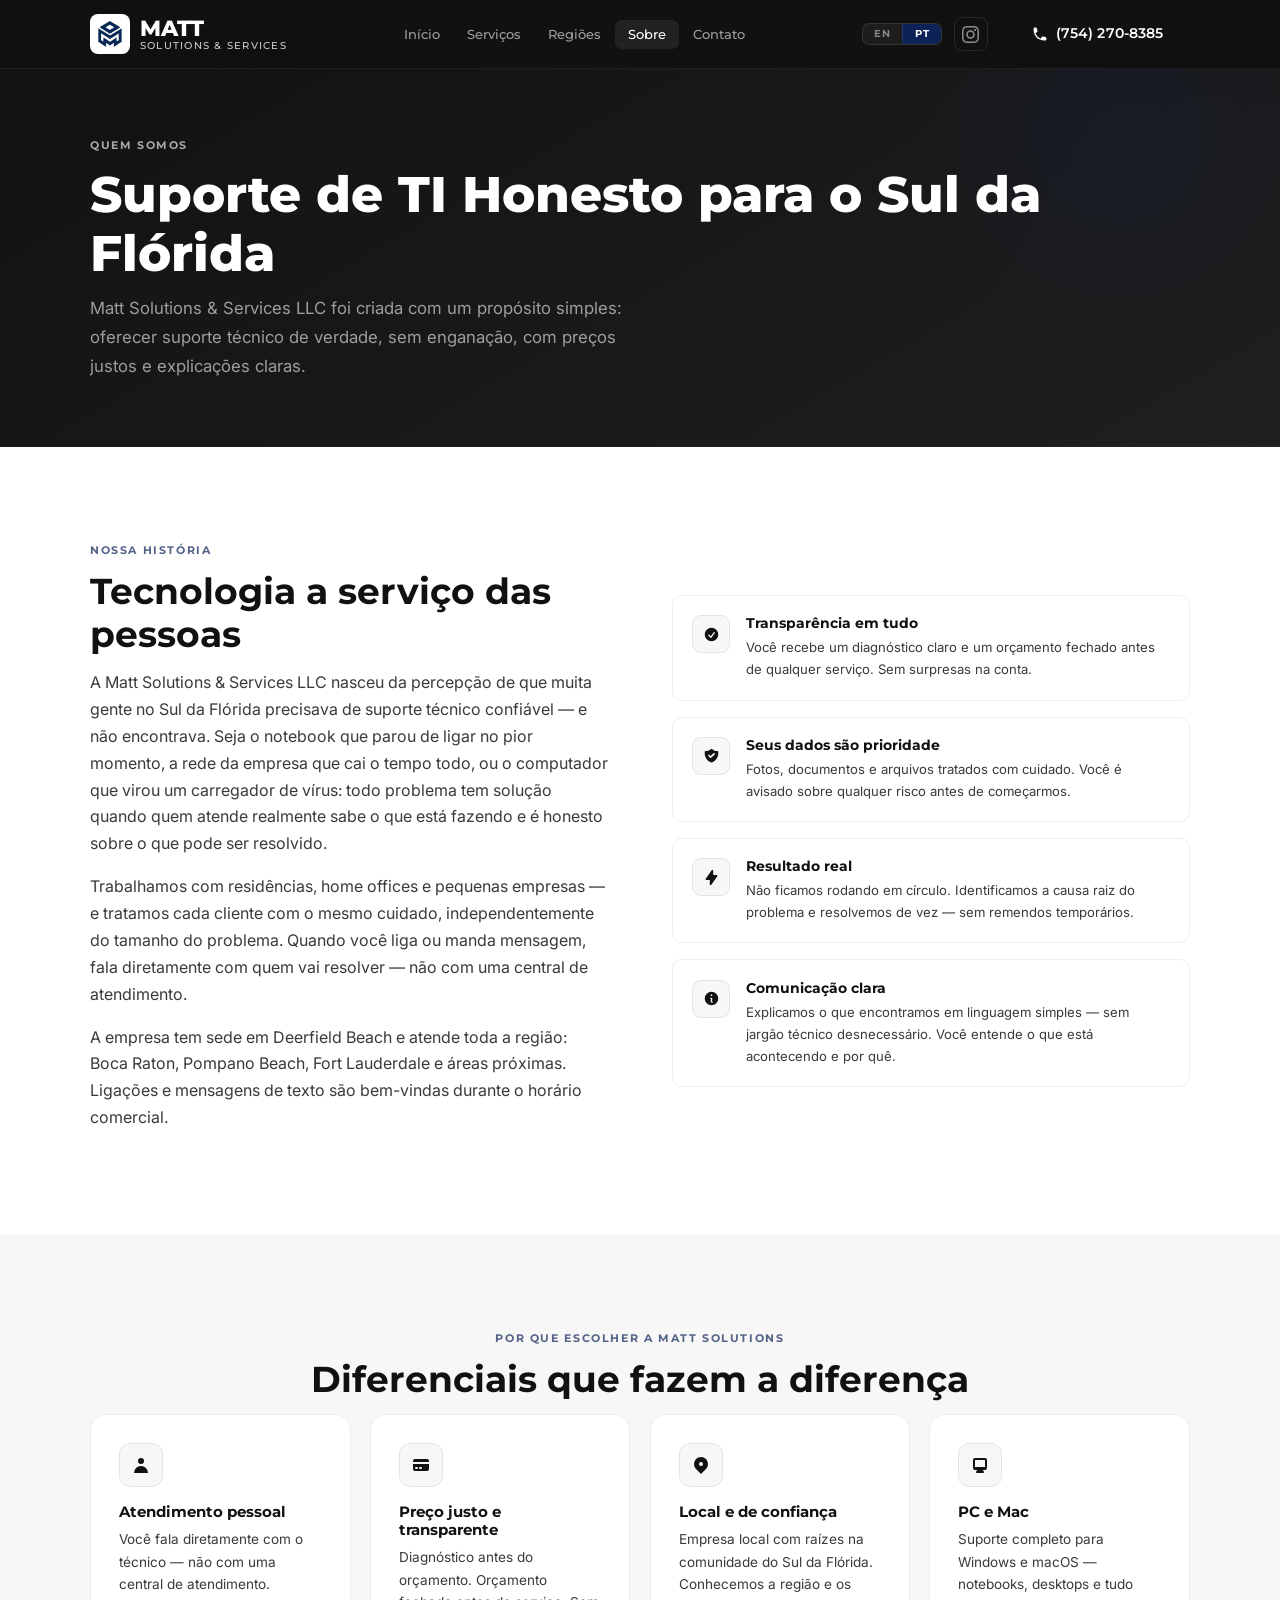
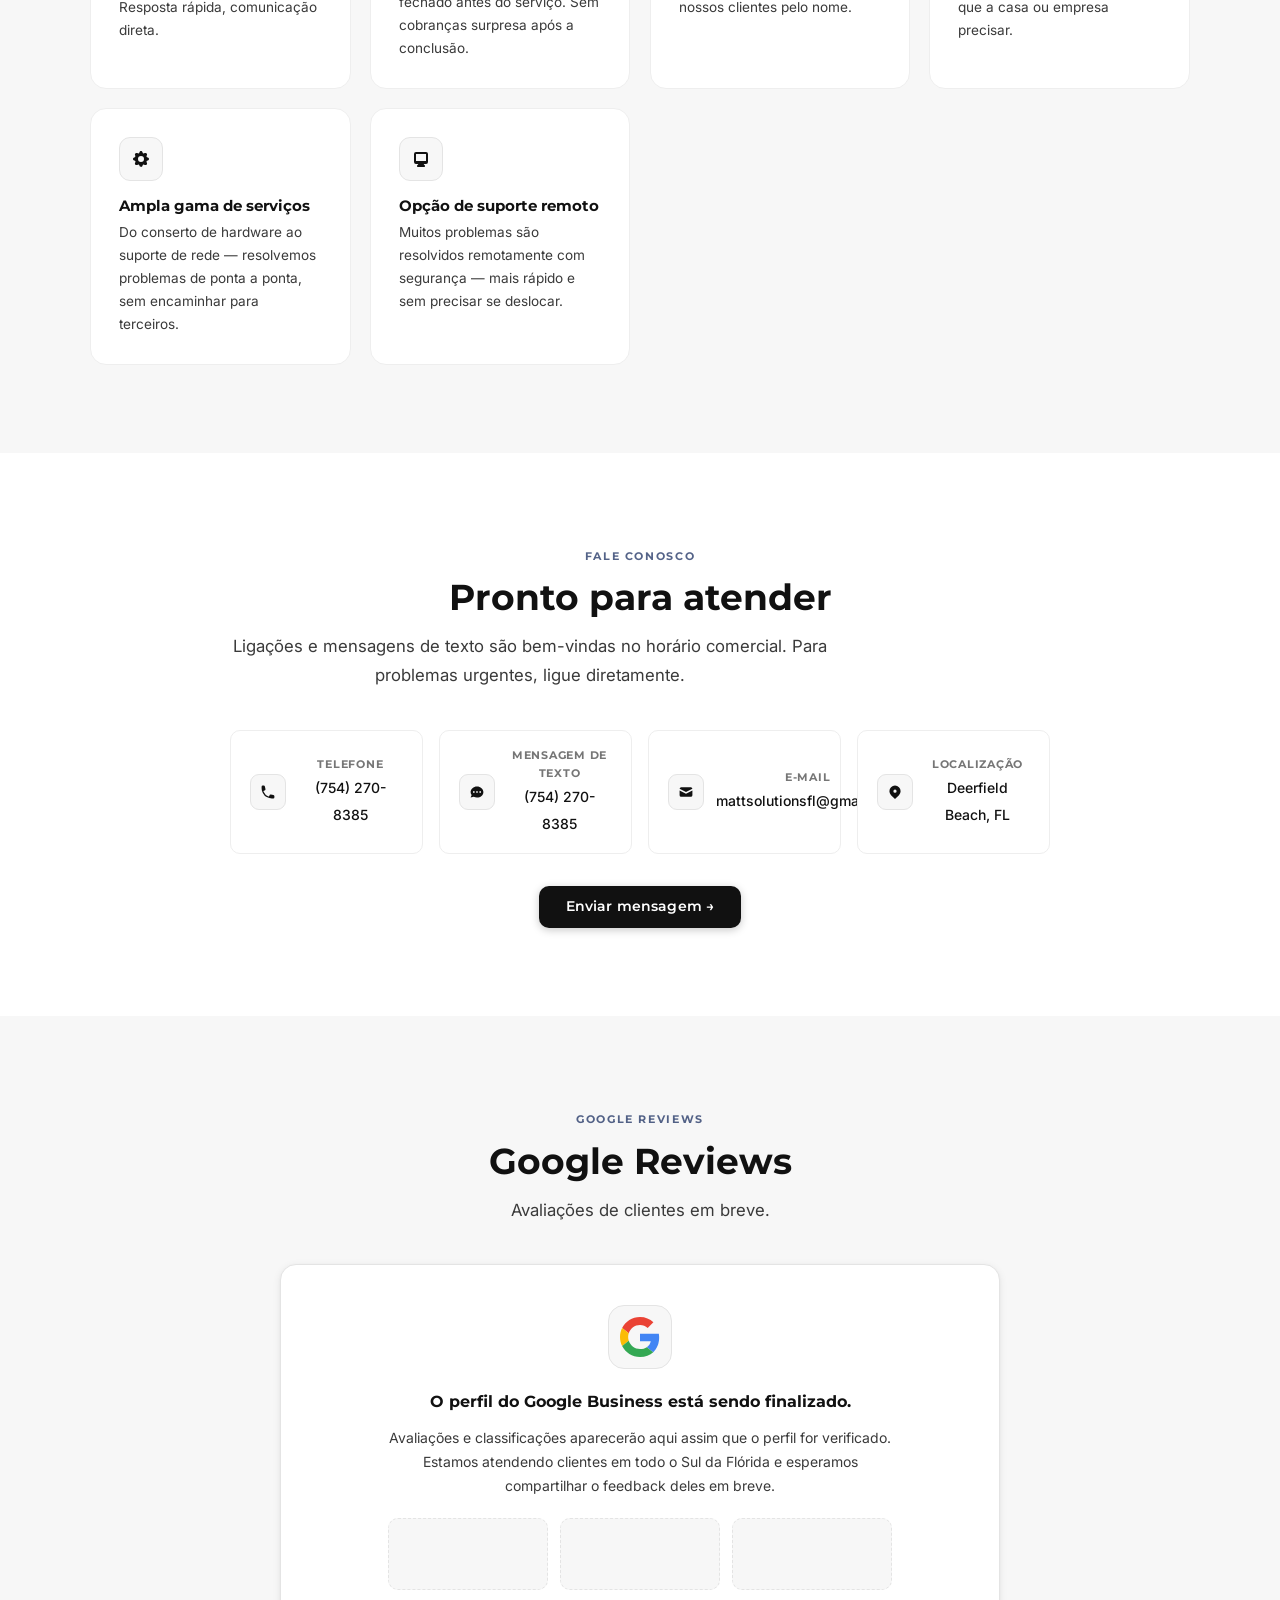
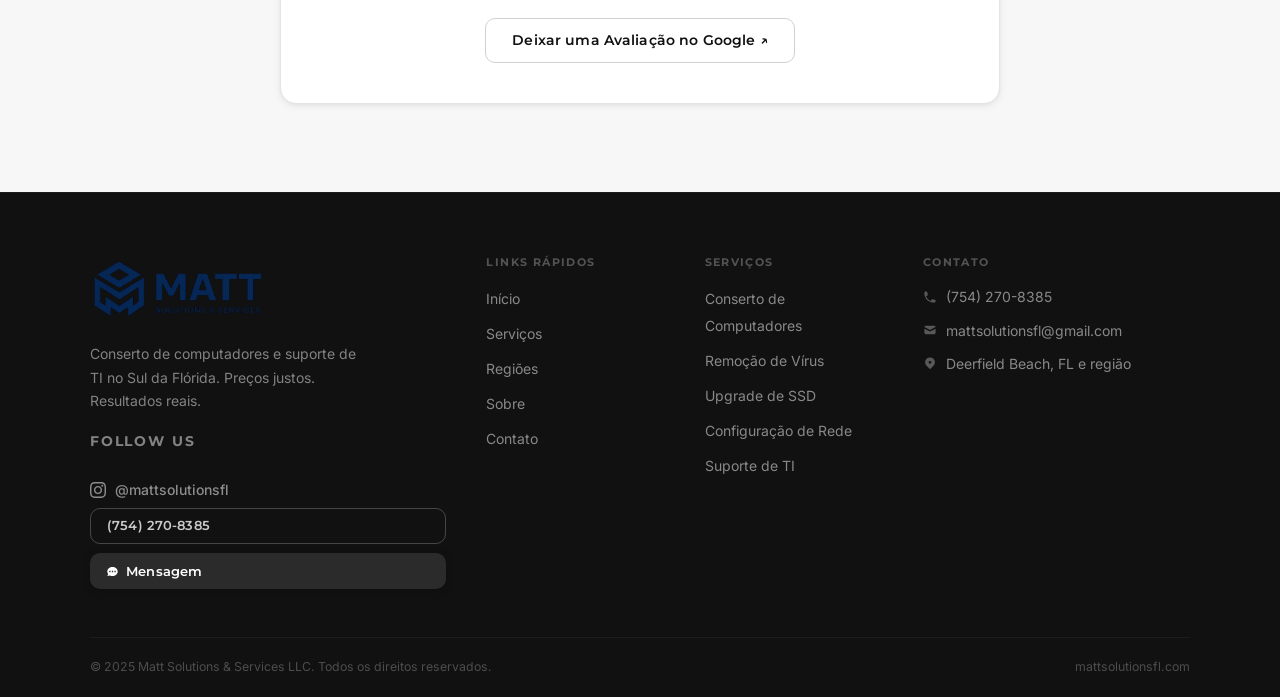
==== commit f275d623: "Mobile: flag language switcher — 🇺🇸 / 🇧🇷 next to hamburger Problem: EN/PT switcher was buried inside" ====
--- a/about-pt.html
+++ b/about-pt.html
@@ -67,10 +67,6 @@
         <li><a href="about-pt.html" class="active">Sobre</a></li>
         <li><a href="contact-pt.html">Contato</a></li>
       </ul>
-      <a href="https://instagram.com/mattsolutionsfl" target="_blank" rel="noopener" class="nav-mobile-ig">
-      <svg xmlns="http://www.w3.org/2000/svg" viewBox="0 0 24 24" fill="currentColor" width="16" height="16"><path d="M12 2.163c3.204 0 3.584.012 4.85.07 3.252.148 4.771 1.691 4.919 4.919.058 1.265.069 1.645.069 4.849 0 3.205-.012 3.584-.069 4.849-.149 3.225-1.664 4.771-4.919 4.919-1.266.058-1.644.07-4.85.07-3.204 0-3.584-.012-4.849-.07-3.26-.149-4.771-1.699-4.919-4.92-.058-1.265-.07-1.644-.07-4.849 0-3.204.013-3.583.07-4.849.149-3.227 1.664-4.771 4.919-4.919 1.266-.057 1.645-.069 4.849-.069zm0-2.163c-3.259 0-3.667.014-4.947.072-4.358.2-6.78 2.618-6.98 6.98-.059 1.281-.073 1.689-.073 4.948 0 3.259.014 3.668.072 4.948.2 4.358 2.618 6.78 6.98 6.98 1.281.058 1.689.072 4.948.072 3.259 0 3.668-.014 4.948-.072 4.354-.2 6.782-2.618 6.979-6.98.059-1.28.073-1.689.073-4.948 0-3.259-.014-3.667-.072-4.947-.196-4.354-2.617-6.78-6.979-6.98-1.281-.059-1.69-.073-4.949-.073zm0 5.838c-3.403 0-6.162 2.759-6.162 6.162s2.759 6.163 6.162 6.163 6.162-2.759 6.162-6.163c0-3.403-2.759-6.162-6.162-6.162zm0 10.162c-2.209 0-4-1.79-4-4 0-2.209 1.791-4 4-4s4 1.791 4 4c0 2.21-1.791 4-4 4zm6.406-11.845c-.796 0-1.441.645-1.441 1.44s.645 1.44 1.441 1.44c.795 0 1.439-.645 1.439-1.44s-.644-1.44-1.439-1.44z"/></svg>
-      Instagram
-    </a>
     <div class="lang-switcher">
         <a href="about.html" class="lang-btn">EN</a>
         <a href="about-pt.html" class="lang-btn active">PT</a>
@@ -82,6 +78,10 @@
         <svg xmlns="http://www.w3.org/2000/svg" viewBox="0 0 20 20" fill="currentColor" width="16" height="16"><path fill-rule="evenodd" d="M2 3.5A1.5 1.5 0 013.5 2h1.148a1.5 1.5 0 011.465 1.175l.716 3.223a1.5 1.5 0 01-1.052 1.767l-.933.267c-.41.117-.643.555-.48.95a11.542 11.542 0 006.254 6.254c.395.163.833-.07.95-.48l.267-.933a1.5 1.5 0 011.767-1.052l3.223.716A1.5 1.5 0 0118 15.352V16.5a1.5 1.5 0 01-1.5 1.5H15c-1.149 0-2.263-.15-3.326-.43A13.022 13.022 0 012.43 8.326 13.019 13.019 0 012 5V3.5z" clip-rule="evenodd" /></svg>
         (754) 270-8385
       </a>
+      <div class="nav-flags" role="navigation" aria-label="Language switcher">
+        <a href="about.html" class="nav-flag" aria-label="English" >🇺🇸</a>
+        <a href="about-pt.html" class="nav-flag nav-flag-active" aria-label="Portuguese" aria-current="page">🇧🇷</a>
+      </div>
       <button class="nav-hamburger" aria-label="Abrir menu"><span></span><span></span><span></span></button>
     </div>
   </div>
@@ -92,10 +92,6 @@
     <a href="about-pt.html">Sobre</a>
     <a href="contact-pt.html">Contato</a>
     <a href="tel:+17542708385" class="btn btn-primary">Ligar (754) 270-8385</a>
-    <div class="lang-switcher">
-      <a href="about.html" class="lang-btn">EN</a>
-      <a href="about-pt.html" class="lang-btn active">PT</a>
-    </div>
   </nav>
 </nav>
 
--- a/styles.css
+++ b/styles.css
@@ -1040,7 +1040,59 @@
 }
 
 /* =========================================
-   23. NAVBAR INSTAGRAM ICON
+   23. MOBILE FLAG LANGUAGE SWITCHER
+   ========================================= */
+
+/* Hidden on desktop — desktop uses .lang-switcher (EN/PT text) */
+.nav-flags {
+  display: none;
+  align-items: center;
+  gap: 3px;
+  background: rgba(255,255,255,0.06);
+  border: 1px solid rgba(255,255,255,0.1);
+  border-radius: 9px;
+  padding: 3px 4px;
+  flex-shrink: 0;
+}
+
+.nav-flag {
+  display: inline-flex;
+  align-items: center;
+  justify-content: center;
+  width: 32px;
+  height: 28px;
+  border-radius: 6px;
+  font-size: 1.15rem;
+  line-height: 1;
+  text-decoration: none;
+  transition: background var(--transition);
+  cursor: pointer;
+  border: 1.5px solid transparent;
+}
+
+.nav-flag:hover {
+  background: rgba(255,255,255,0.1);
+}
+
+.nav-flag-active {
+  background: rgba(255,255,255,0.12);
+  border-color: rgba(255,255,255,0.22);
+}
+
+/* Show flags only on mobile — hide desktop lang-switcher there */
+@media (max-width: 768px) {
+  .nav-flags { display: flex; }
+  /* desktop EN/PT text switcher is already hidden at ≤768px via nav-inner rule */
+}
+
+/* Slightly smaller on very small screens */
+@media (max-width: 380px) {
+  .nav-flag  { width: 28px; height: 26px; font-size: 1rem; border-radius: 5px; }
+  .nav-flags { padding: 2px 3px; gap: 2px; }
+}
+
+/* =========================================
+   24. NAVBAR INSTAGRAM ICON
    ========================================= */
 .nav-ig-btn {
   display: inline-flex;
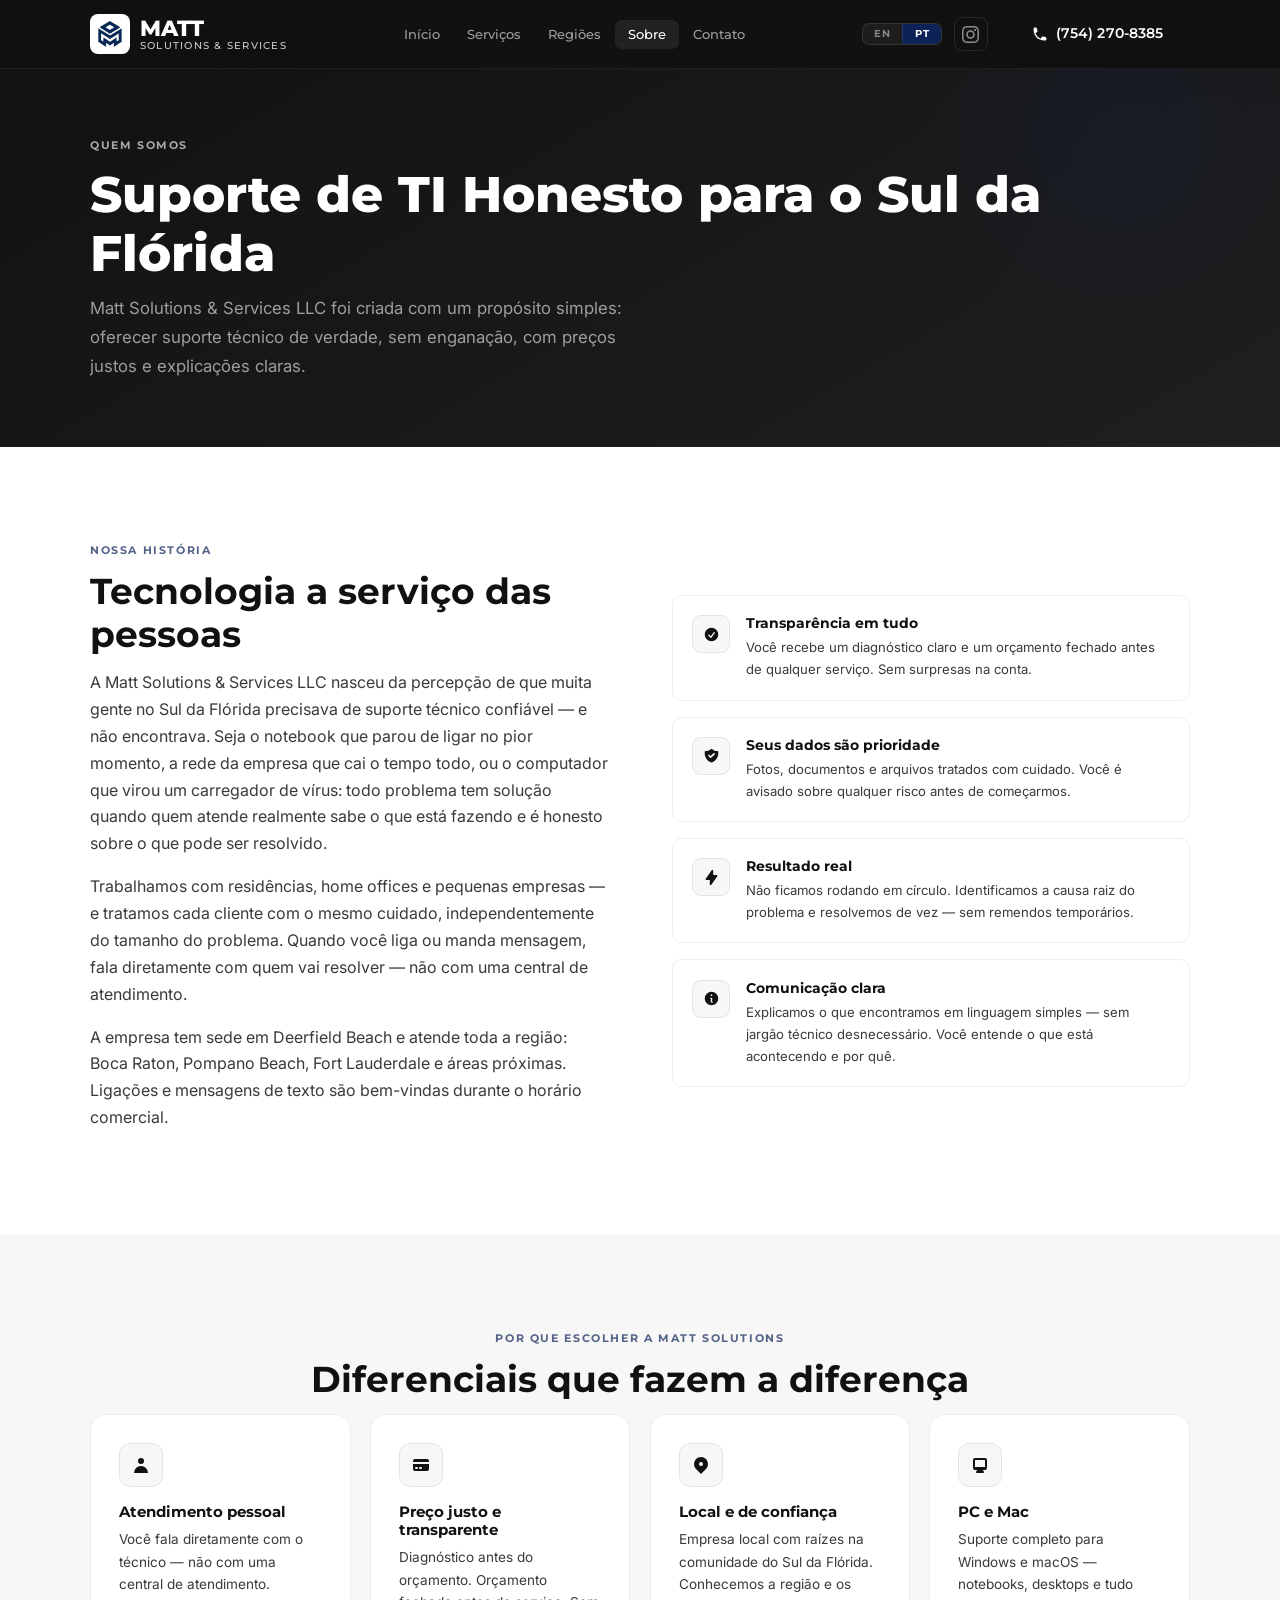
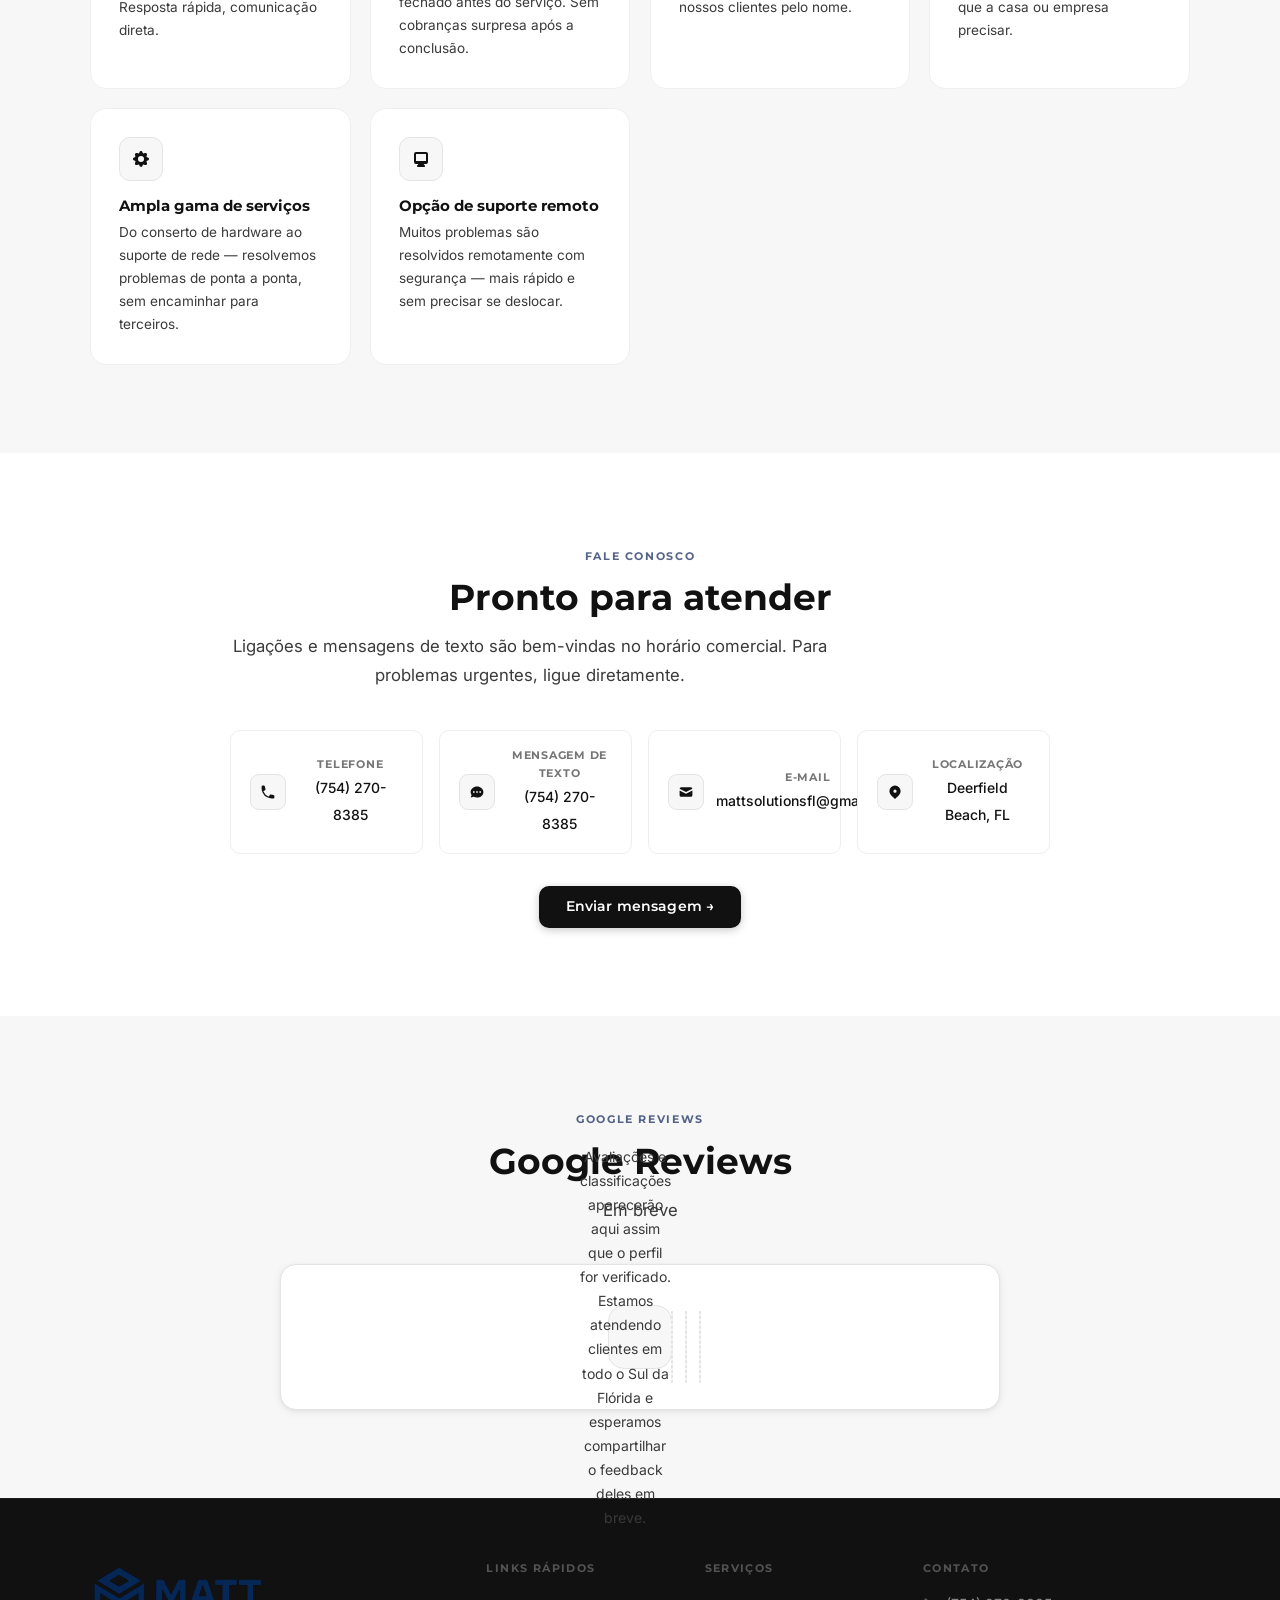
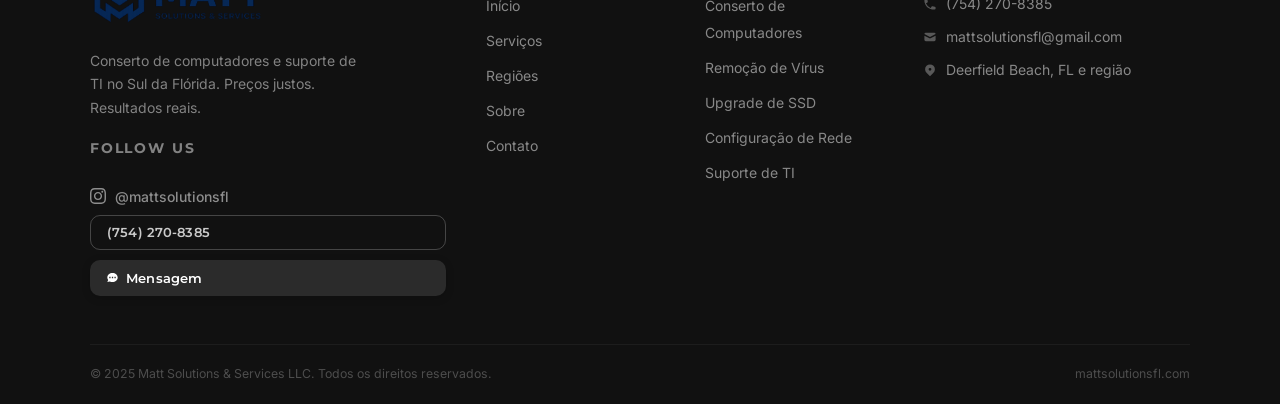
==== commit bb58109c: "Remove all Google Business links and review buttons site-wide - Removed google.com/maps/search revie" ====
--- a/about-pt.html
+++ b/about-pt.html
@@ -219,19 +219,12 @@
     <div class="center">
       <div class="section-label">Google Reviews</div>
       <h2 class="section-title">Google Reviews</h2>
-      <p class="section-sub">Avaliações de clientes em breve.</p>
+      <p class="section-sub">Em breve</p>
     </div>
     <div class="reviews-placeholder-card">
       <div class="reviews-placeholder-icon">
         <svg viewBox="0 0 48 48" xmlns="http://www.w3.org/2000/svg" width="40" height="40">
-          <path fill="#EA4335" d="M24 9.5c3.54 0 6.71 1.22 9.21 3.6l6.85-6.85C35.9 2.38 30.47 0 24 0 14.62 0 6.51 5.38 2.56 13.22l7.98 6.19C12.43 13.72 17.74 9.5 24 9.5z"/>
-          <path fill="#4285F4" d="M46.98 24.55c0-1.57-.15-3.09-.38-4.55H24v9.02h12.94c-.58 2.96-2.26 5.48-4.78 7.18l7.73 6c4.51-4.18 7.09-10.36 7.09-17.65z"/>
-          <path fill="#FBBC05" d="M10.53 28.59c-.48-1.45-.76-2.99-.76-4.59s.27-3.14.76-4.59l-7.98-6.19C.92 16.46 0 20.12 0 24c0 3.88.92 7.54 2.56 10.78l7.97-6.19z"/>
-          <path fill="#34A853" d="M24 48c6.48 0 11.93-2.13 15.89-5.81l-7.73-6c-2.18 1.48-4.97 2.31-8.16 2.31-6.26 0-11.57-4.22-13.47-9.91l-7.98 6.19C6.51 42.62 14.62 48 24 48z"/>
-        </svg>
-      </div>
-      <div class="reviews-placeholder-body">
-        <p class="reviews-placeholder-title">O perfil do Google Business está sendo finalizado.</p>
+          <path fill="#EA4335" d="M24 9.5c3.54 0 6.71 1.22 9.21 3.6l6.85-6.85C35.9 2.38 30.47 0 24 0 14.62 0 6.51 5.38 2.56 13.22l7.98 6.19C12.43 13.72 17.74 9.5 24 9.5z"/>Nosso Perfil da Empresa no Google está sendo finalizado. Avaliações e comentários de clientes aparecerão aqui após a verificação.</p>
         <p class="reviews-placeholder-sub">Avaliações e classificações aparecerão aqui assim que o perfil for verificado. Estamos atendendo clientes em todo o Sul da Flórida e esperamos compartilhar o feedback deles em breve.</p>
         <div class="reviews-future-slots" aria-hidden="true">
           <div class="reviews-future-slot"></div>
@@ -239,9 +232,6 @@
           <div class="reviews-future-slot"></div>
         </div>
       </div>
-      <a href="https://www.google.com/maps/search/Matt+Solutions+Services+Deerfield+Beach" target="_blank" rel="noopener" class="btn btn-outline reviews-leave-btn">
-        Deixar uma Avaliação no Google ↗
-      </a>
     </div>
   </div>
 </section>
--- a/styles.css
+++ b/styles.css
@@ -490,6 +490,53 @@
   font-size: 0.78rem; color: rgba(255,255,255,0.42);
 }
 .trust-item svg { color: #4ade80; width: 14px; height: 14px; flex-shrink: 0; }
+
+/* Hero service line */
+.hero-service-line {
+  font-size: 0.78rem;
+  font-weight: 500;
+  letter-spacing: 0.04em;
+  color: rgba(255,255,255,0.45);
+  margin-top: 0.6rem;
+  text-transform: uppercase;
+}
+
+/* Hero trust panel (replaces stat card) */
+.hero-trust-panel {
+  background: rgba(255,255,255,0.04);
+  border: 1px solid rgba(255,255,255,0.10);
+  border-radius: var(--radius-lg);
+  padding: 1.5rem 1.75rem;
+  backdrop-filter: blur(8px);
+  box-shadow: var(--shadow-dark-lg);
+  width: 100%;
+  max-width: 340px;
+}
+.htp-item {
+  display: flex;
+  align-items: center;
+  gap: 0.85rem;
+  padding: 0.7rem 0;
+  border-bottom: 1px solid rgba(255,255,255,0.06);
+  font-size: 0.9rem;
+  font-weight: 500;
+  color: rgba(255,255,255,0.88);
+}
+.htp-item:last-child { border-bottom: none; }
+.htp-check {
+  width: 26px;
+  height: 26px;
+  background: rgba(13,34,87,0.5);
+  border: 1px solid rgba(255,255,255,0.15);
+  border-radius: 50%;
+  display: flex;
+  align-items: center;
+  justify-content: center;
+  font-size: 0.75rem;
+  color: #6ab4ff;
+  flex-shrink: 0;
+  font-style: normal;
+}
 
 /* Hero visual */
 .hero-visual { position: relative; display: flex; justify-content: center; align-items: center; }
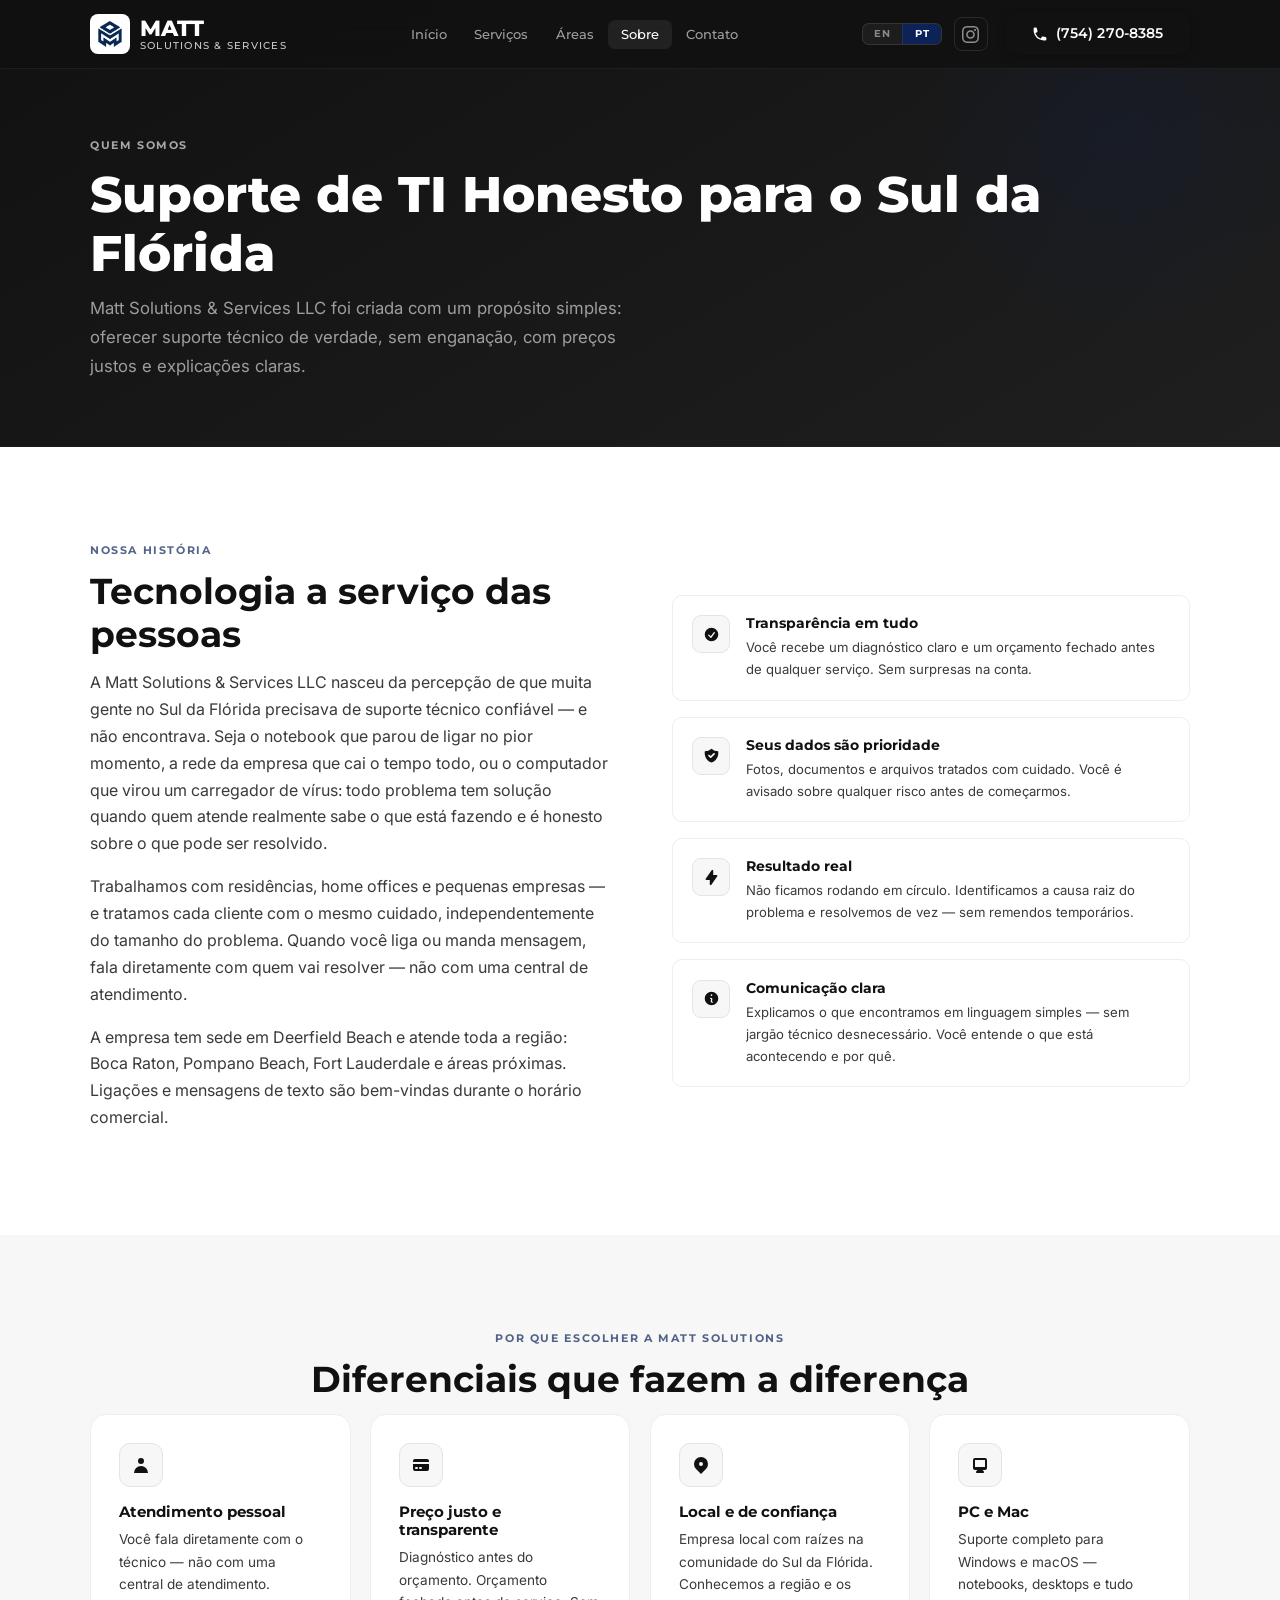
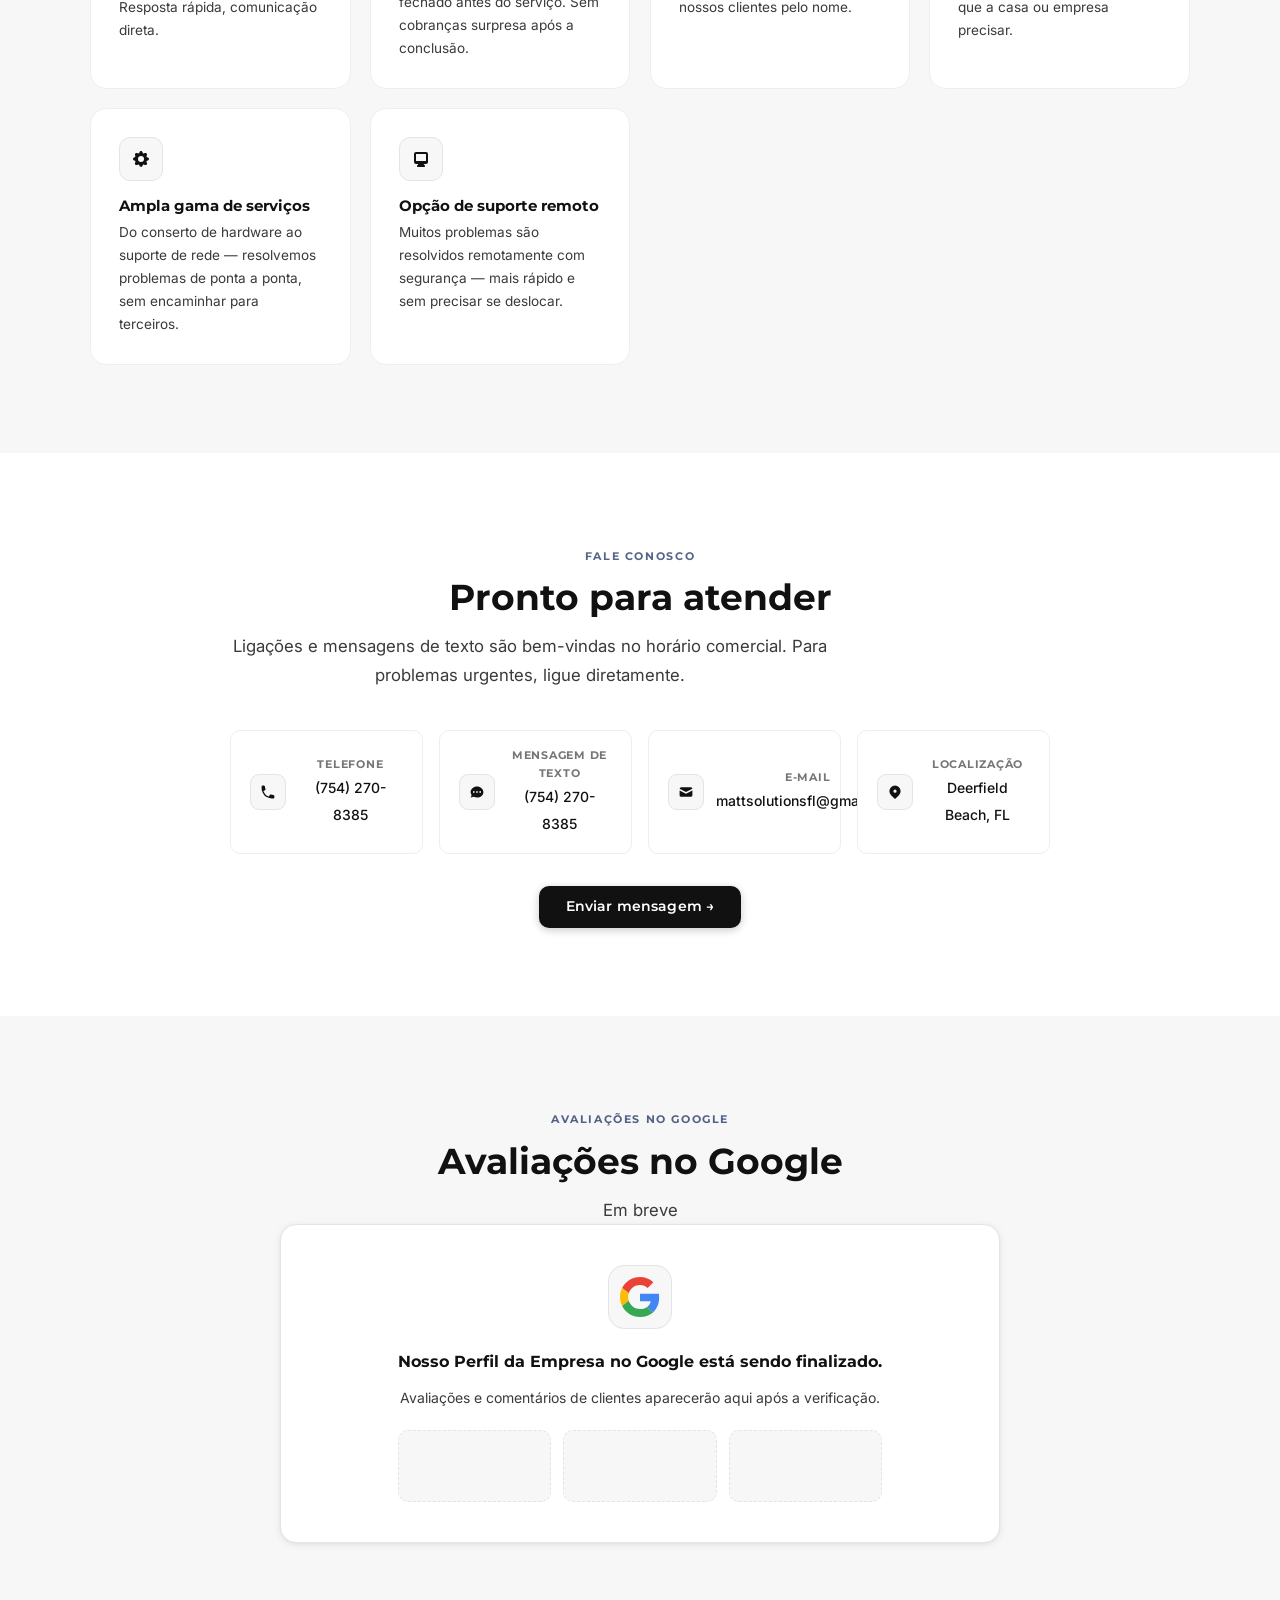
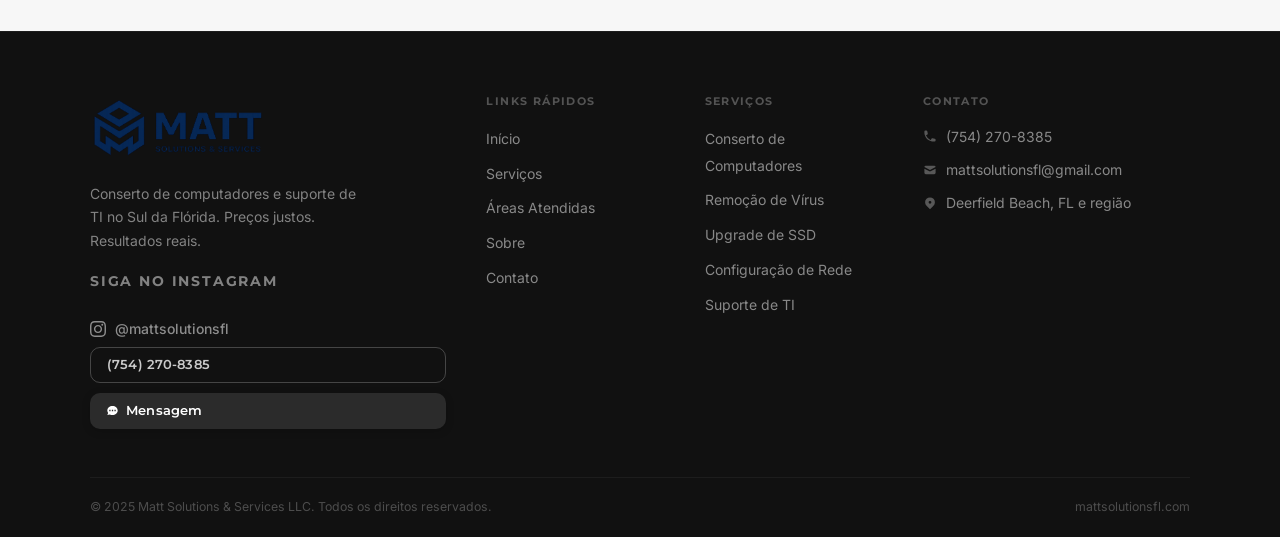
==== commit b21972aa: "Improve Portuguese copy across all PT pages - Nav: "Regiões" → "Áreas"; footer quick-links → "Áreas " ====
--- a/about-pt.html
+++ b/about-pt.html
@@ -63,7 +63,7 @@
       <ul class="nav-links">
         <li><a href="index-pt.html">Início</a></li>
         <li><a href="services-pt.html">Serviços</a></li>
-        <li><a href="service-areas-pt.html">Regiões</a></li>
+        <li><a href="service-areas-pt.html">Áreas</a></li>
         <li><a href="about-pt.html" class="active">Sobre</a></li>
         <li><a href="contact-pt.html">Contato</a></li>
       </ul>
@@ -217,15 +217,22 @@
 <section class="section section-alt" id="reviews">
   <div class="container">
     <div class="center">
-      <div class="section-label">Google Reviews</div>
-      <h2 class="section-title">Google Reviews</h2>
-      <p class="section-sub">Em breve</p>
+      <div class="section-label">Avaliações no Google</div>
+      <h2 class="section-title">Avaliações no Google</h2>
+      <p class="section-sub" style="margin-bottom:0;">Em breve</p>
     </div>
     <div class="reviews-placeholder-card">
       <div class="reviews-placeholder-icon">
         <svg viewBox="0 0 48 48" xmlns="http://www.w3.org/2000/svg" width="40" height="40">
-          <path fill="#EA4335" d="M24 9.5c3.54 0 6.71 1.22 9.21 3.6l6.85-6.85C35.9 2.38 30.47 0 24 0 14.62 0 6.51 5.38 2.56 13.22l7.98 6.19C12.43 13.72 17.74 9.5 24 9.5z"/>Nosso Perfil da Empresa no Google está sendo finalizado. Avaliações e comentários de clientes aparecerão aqui após a verificação.</p>
-        <p class="reviews-placeholder-sub">Avaliações e classificações aparecerão aqui assim que o perfil for verificado. Estamos atendendo clientes em todo o Sul da Flórida e esperamos compartilhar o feedback deles em breve.</p>
+          <path fill="#EA4335" d="M24 9.5c3.54 0 6.71 1.22 9.21 3.6l6.85-6.85C35.9 2.38 30.47 0 24 0 14.62 0 6.51 5.38 2.56 13.22l7.98 6.19C12.43 13.72 17.74 9.5 24 9.5z"/>
+          <path fill="#4285F4" d="M46.98 24.55c0-1.57-.15-3.09-.38-4.55H24v9.02h12.94c-.58 2.96-2.26 5.48-4.78 7.18l7.73 6c4.51-4.18 7.09-10.36 7.09-17.65z"/>
+          <path fill="#FBBC05" d="M10.53 28.59c-.48-1.45-.76-2.99-.76-4.59s.27-3.14.76-4.59l-7.98-6.19C.92 16.46 0 20.12 0 24c0 3.88.92 7.54 2.56 10.78l7.97-6.19z"/>
+          <path fill="#34A853" d="M24 48c6.48 0 11.93-2.13 15.89-5.81l-7.73-6c-2.18 1.48-4.97 2.31-8.16 2.31-6.26 0-11.57-4.22-13.47-9.91l-7.98 6.19C6.51 42.62 14.62 48 24 48z"/>
+        </svg>
+      </div>
+      <div class="reviews-placeholder-body">
+        <p class="reviews-placeholder-title">Nosso Perfil da Empresa no Google está sendo finalizado.</p>
+        <p class="reviews-placeholder-sub">Avaliações e comentários de clientes aparecerão aqui após a verificação.</p>
         <div class="reviews-future-slots" aria-hidden="true">
           <div class="reviews-future-slot"></div>
           <div class="reviews-future-slot"></div>
@@ -243,7 +250,7 @@
         <a href="index-pt.html" class="footer-logo"><img src="logo-full.png" alt="Matt Solutions &amp; Services LLC" class="footer-logo-img" loading="lazy"></a>
         <p>Conserto de computadores e suporte de TI no Sul da Flórida. Preços justos. Resultados reais.</p>
                 <div class="footer-follow">
-          <p class="footer-follow-label">Follow Us</p>
+          <p class="footer-follow-label">Siga no Instagram</p>
           <a href="https://instagram.com/mattsolutionsfl" target="_blank" rel="noopener" class="footer-ig-link">
             <svg xmlns="http://www.w3.org/2000/svg" viewBox="0 0 24 24" fill="currentColor" width="16" height="16"><path d="M12 2.163c3.204 0 3.584.012 4.85.07 3.252.148 4.771 1.691 4.919 4.919.058 1.265.069 1.645.069 4.849 0 3.205-.012 3.584-.069 4.849-.149 3.225-1.664 4.771-4.919 4.919-1.266.058-1.644.07-4.85.07-3.204 0-3.584-.012-4.849-.07-3.26-.149-4.771-1.699-4.919-4.92-.058-1.265-.07-1.644-.07-4.849 0-3.204.013-3.583.07-4.849.149-3.227 1.664-4.771 4.919-4.919 1.266-.057 1.645-.069 4.849-.069zm0-2.163c-3.259 0-3.667.014-4.947.072-4.358.2-6.78 2.618-6.98 6.98-.059 1.281-.073 1.689-.073 4.948 0 3.259.014 3.668.072 4.948.2 4.358 2.618 6.78 6.98 6.98 1.281.058 1.689.072 4.948.072 3.259 0 3.668-.014 4.948-.072 4.354-.2 6.782-2.618 6.979-6.98.059-1.28.073-1.689.073-4.948 0-3.259-.014-3.667-.072-4.947-.196-4.354-2.617-6.78-6.979-6.98-1.281-.059-1.69-.073-4.949-.073zm0 5.838c-3.403 0-6.162 2.759-6.162 6.162s2.759 6.163 6.162 6.163 6.162-2.759 6.162-6.163c0-3.403-2.759-6.162-6.162-6.162zm0 10.162c-2.209 0-4-1.79-4-4 0-2.209 1.791-4 4-4s4 1.791 4 4c0 2.21-1.791 4-4 4zm6.406-11.845c-.796 0-1.441.645-1.441 1.44s.645 1.44 1.441 1.44c.795 0 1.439-.645 1.439-1.44s-.644-1.44-1.439-1.44z"/></svg>
             <span class="footer-ig-handle">@mattsolutionsfl</span>
@@ -262,7 +269,7 @@
         <ul class="footer-links">
           <li><a href="index-pt.html">Início</a></li>
           <li><a href="services-pt.html">Serviços</a></li>
-          <li><a href="service-areas-pt.html">Regiões</a></li>
+          <li><a href="service-areas-pt.html">Áreas Atendidas</a></li>
           <li><a href="about-pt.html">Sobre</a></li>
           <li><a href="contact-pt.html">Contato</a></li>
         </ul>
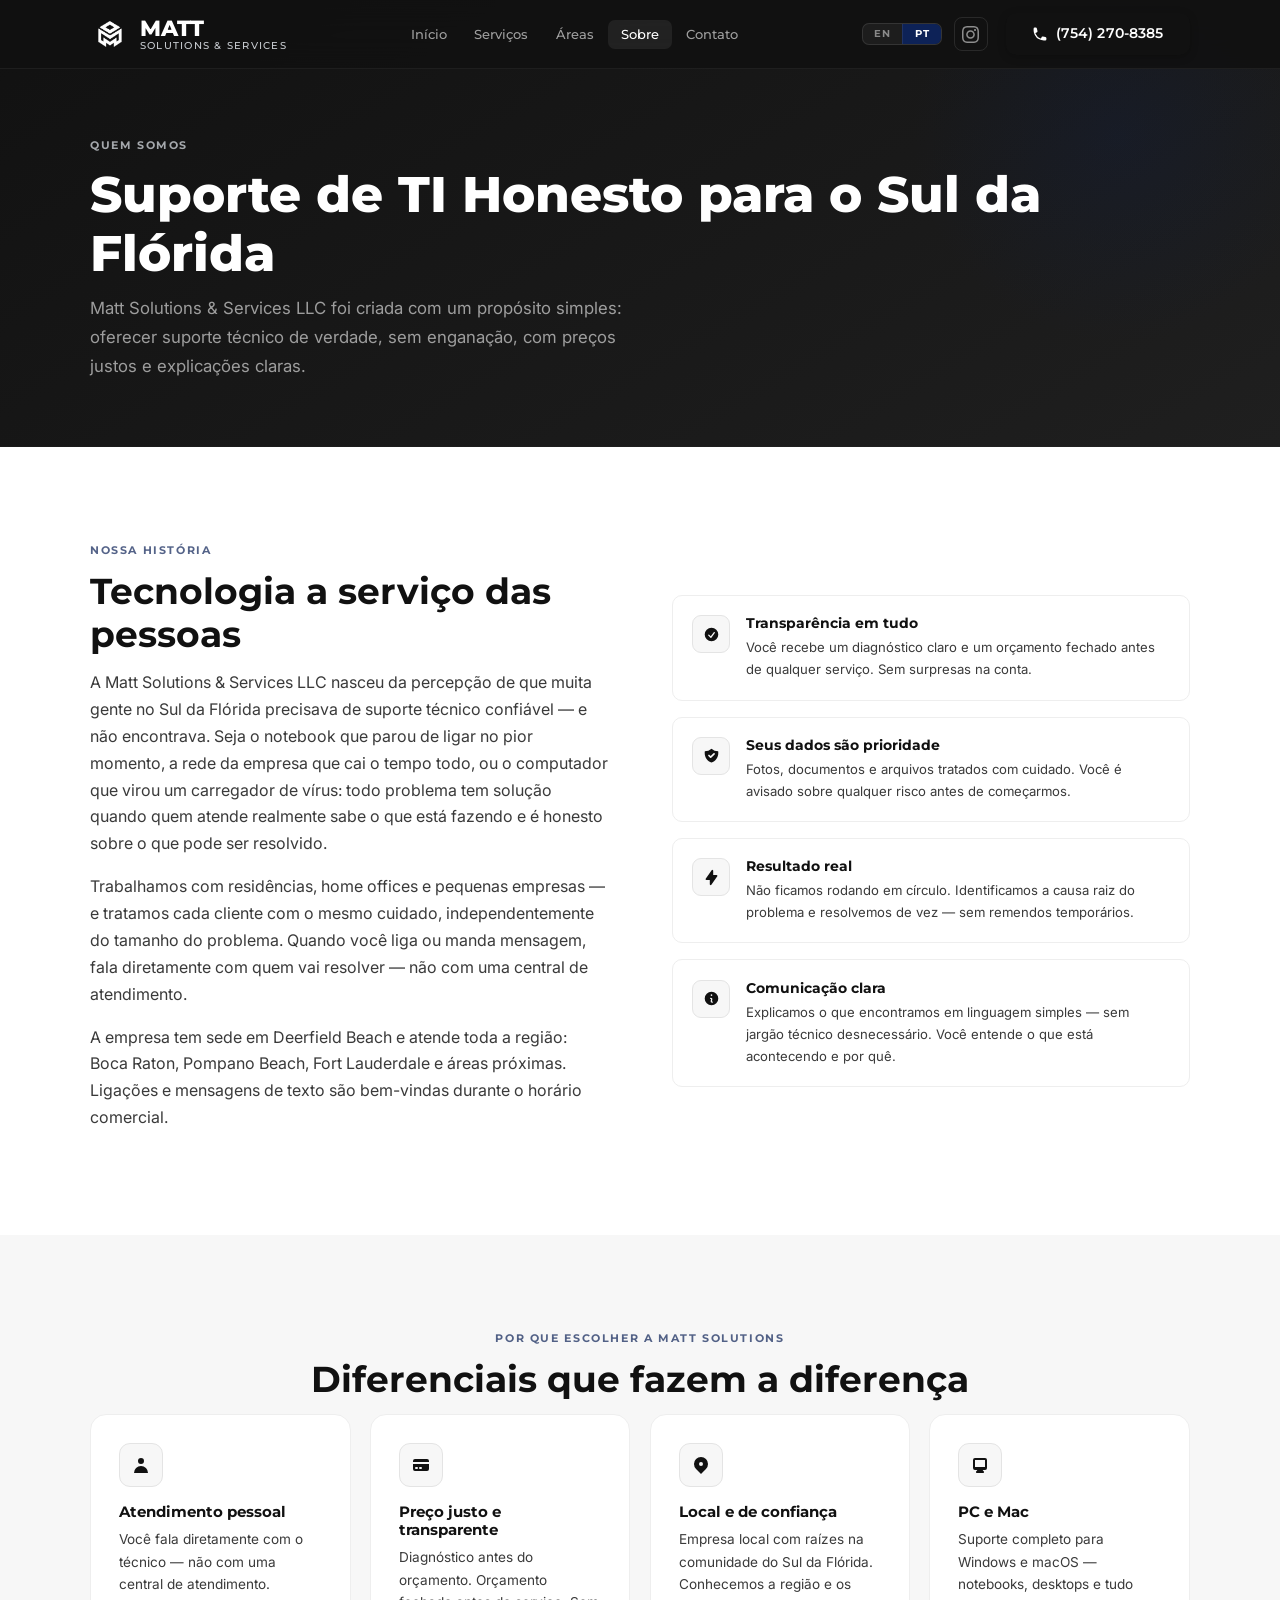
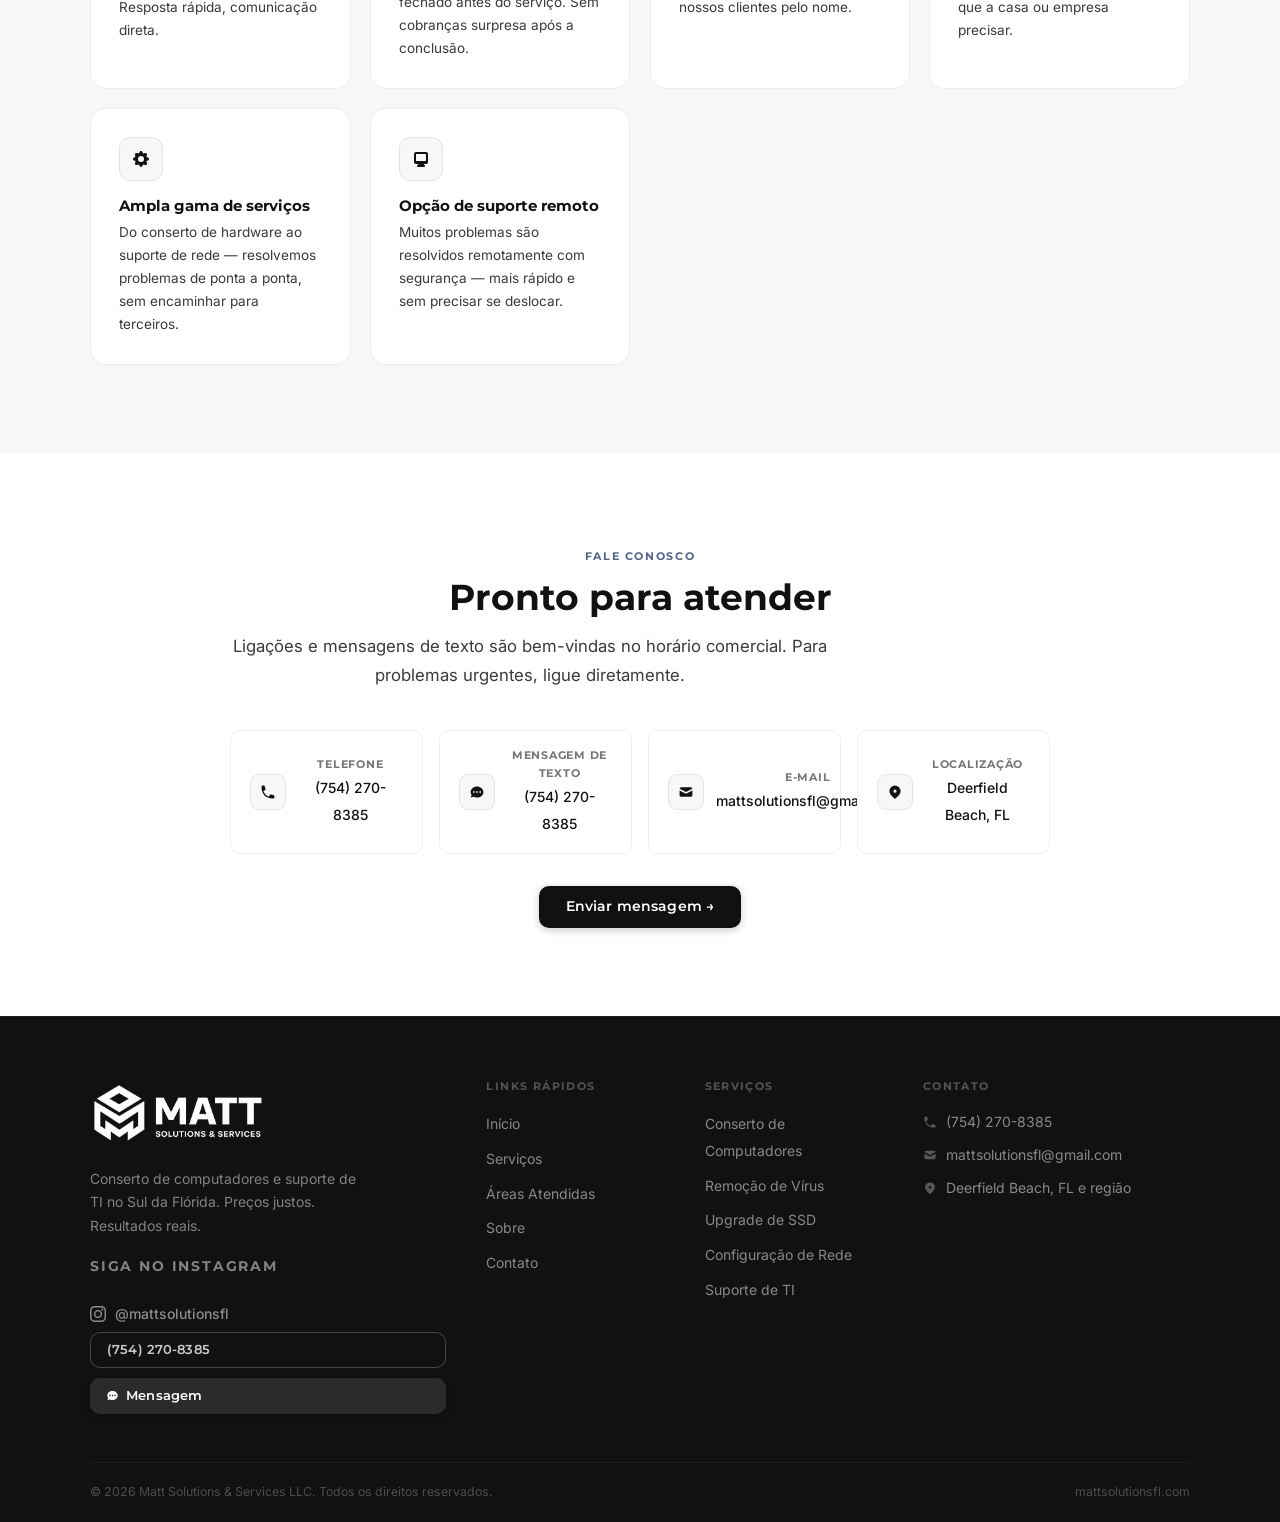
==== commit 62622b97: "CRO quick wins: hide reviews placeholder, fix SSD card title, phone-first contact form, auto footer " ====
--- a/about-pt.html
+++ b/about-pt.html
@@ -214,7 +214,7 @@
 </section>
 
 <!-- ===== AVALIAÇÕES GOOGLE ===== -->
-<section class="section section-alt" id="reviews">
+<section class="section section-alt" id="reviews" hidden>
   <div class="container">
     <div class="center">
       <div class="section-label">Avaliações no Google</div>
@@ -303,7 +303,7 @@
       </div>
     </div>
     <div class="footer-bottom">
-      <p>&copy; 2025 Matt Solutions &amp; Services LLC. Todos os direitos reservados.</p>
+      <p>&copy; <span data-year>2026</span> Matt Solutions &amp; Services LLC. Todos os direitos reservados.</p>
       <p><a href="https://mattsolutionsfl.com">mattsolutionsfl.com</a></p>
     </div>
   </div>
--- a/styles.css
+++ b/styles.css
@@ -259,11 +259,12 @@
   width: 40px;
   height: 40px;
   object-fit: contain;
-  background: #ffffff;
+  background: transparent;
   border-radius: 8px;
   padding: 5px;
   flex-shrink: 0;
   display: block;
+  filter: brightness(0) invert(1);
 }
 
 .brand-text {
@@ -305,6 +306,7 @@
   max-width: 200px;
   max-height: 64px;
   object-fit: contain;
+  filter: brightness(0) invert(1);
 }
 
 /* ── Legacy .logo-wrap (footer fallback) ── */
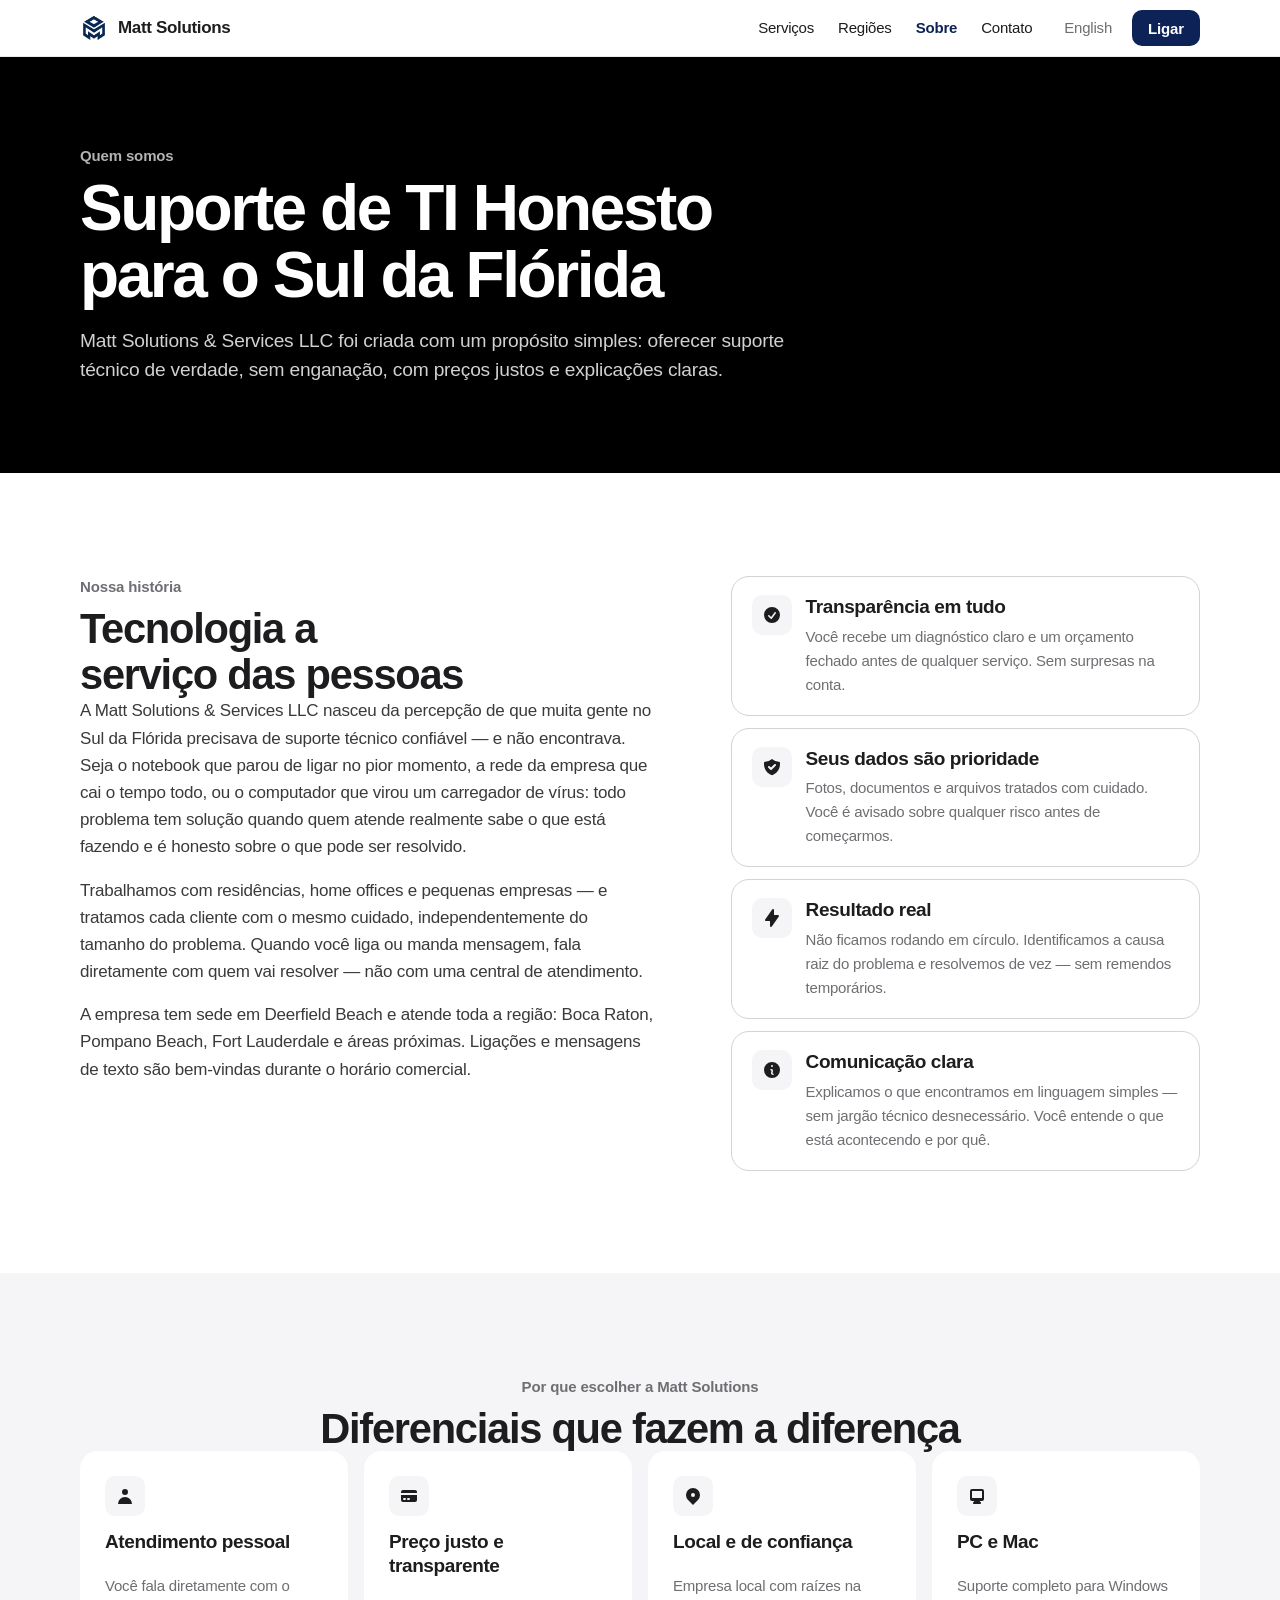
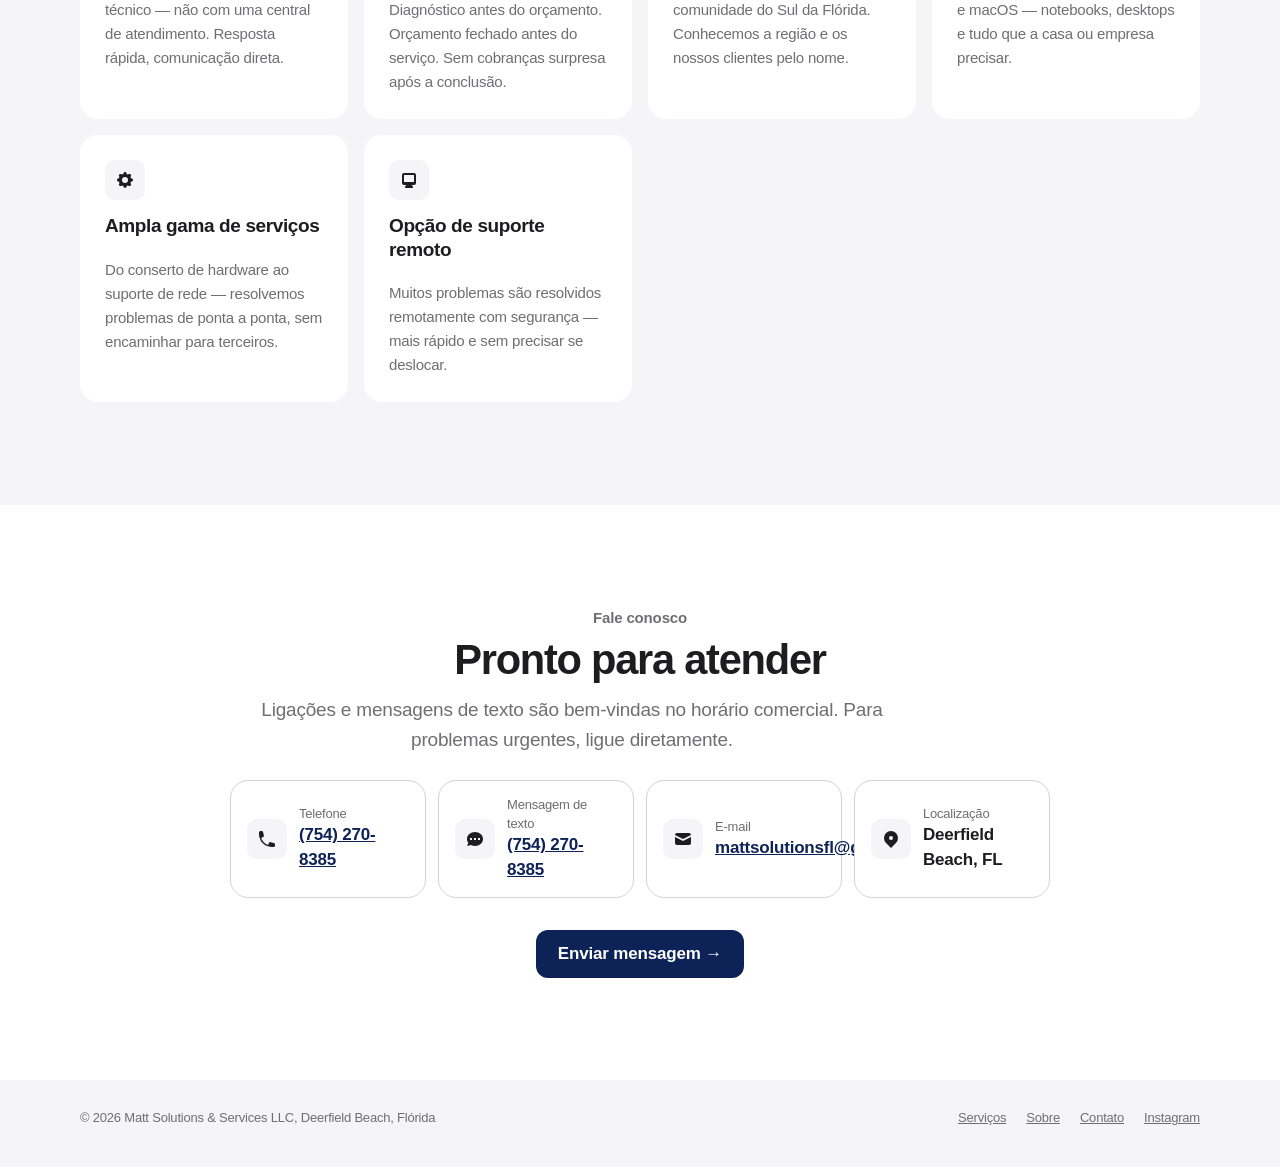
==== commit af6b80be: "Inner pages in the new design (EN + PT) + mobile menu on all pages - services, service-areas, about," ====
--- a/about-pt.html
+++ b/about-pt.html
@@ -15,15 +15,12 @@
   <meta property="og:url" content="https://mattsolutionsfl.com/about-pt.html" />
   <meta property="og:site_name" content="Matt Solutions & Services LLC" />
   <meta property="og:image" content="https://mattsolutionsfl.com/og-image.jpg" />
-      <!-- Google Fonts -->
-    <link rel="preconnect" href="https://fonts.googleapis.com">
-    <link rel="preconnect" href="https://fonts.gstatic.com" crossorigin>
-    <link href="https://fonts.googleapis.com/css2?family=Montserrat:wght@400;500;600;700;800&family=Inter:wght@300;400;500;600&display=swap" rel="stylesheet">
     <!-- Favicon -->
     <link rel="icon" href="favicon.svg" type="image/svg+xml">
     <link rel="icon" href="logo.png" sizes="any" type="image/png">
     <link rel="apple-touch-icon" href="logo.png">
-    <link rel="stylesheet" href="styles.css" />
+    <link rel="stylesheet" href="home.css?v=2" />
+    <link rel="stylesheet" href="pages.css?v=2" />
   <script type="application/ld+json">
   {
     "@context": "https://schema.org",
@@ -48,53 +45,38 @@
 </head>
 <body>
 
-<nav class="navbar">
-  <div class="container">
-    <div class="nav-inner">
-      <a href="index-pt.html" class="nav-logo">
-        <div class="brand-lockup">
-          <img src="logo-icon.png" alt="Matt Solutions icon" class="brand-icon" loading="eager">
-          <div class="brand-text">
-            <span class="brand-primary">MATT</span>
-            <span class="brand-secondary">Solutions &amp; Services</span>
-          </div>
-        </div>
-      </a>
-      <ul class="nav-links">
-        <li><a href="index-pt.html">Início</a></li>
-        <li><a href="services-pt.html">Serviços</a></li>
-        <li><a href="service-areas-pt.html">Áreas</a></li>
-        <li><a href="about-pt.html" class="active">Sobre</a></li>
-        <li><a href="contact-pt.html">Contato</a></li>
-      </ul>
-    <div class="lang-switcher">
-        <a href="about.html" class="lang-btn">EN</a>
-        <a href="about-pt.html" class="lang-btn active">PT</a>
-      </div>
-      <a href="https://instagram.com/mattsolutionsfl" target="_blank" rel="noopener" class="nav-ig-btn" aria-label="Instagram">
-        <svg xmlns="http://www.w3.org/2000/svg" viewBox="0 0 24 24" fill="currentColor" width="17" height="17"><path d="M12 2.163c3.204 0 3.584.012 4.85.07 3.252.148 4.771 1.691 4.919 4.919.058 1.265.069 1.645.069 4.849 0 3.205-.012 3.584-.069 4.849-.149 3.225-1.664 4.771-4.919 4.919-1.266.058-1.644.07-4.85.07-3.204 0-3.584-.012-4.849-.07-3.26-.149-4.771-1.699-4.919-4.92-.058-1.265-.07-1.644-.07-4.849 0-3.204.013-3.583.07-4.849.149-3.227 1.664-4.771 4.919-4.919 1.266-.057 1.645-.069 4.849-.069zm0-2.163c-3.259 0-3.667.014-4.947.072-4.358.2-6.78 2.618-6.98 6.98-.059 1.281-.073 1.689-.073 4.948 0 3.259.014 3.668.072 4.948.2 4.358 2.618 6.78 6.98 6.98 1.281.058 1.689.072 4.948.072 3.259 0 3.668-.014 4.948-.072 4.354-.2 6.782-2.618 6.979-6.98.059-1.28.073-1.689.073-4.948 0-3.259-.014-3.667-.072-4.947-.196-4.354-2.617-6.78-6.979-6.98-1.281-.059-1.69-.073-4.949-.073zm0 5.838c-3.403 0-6.162 2.759-6.162 6.162s2.759 6.163 6.162 6.163 6.162-2.759 6.162-6.163c0-3.403-2.759-6.162-6.162-6.162zm0 10.162c-2.209 0-4-1.79-4-4 0-2.209 1.791-4 4-4s4 1.791 4 4c0 2.21-1.791 4-4 4zm6.406-11.845c-.796 0-1.441.645-1.441 1.44s.645 1.44 1.441 1.44c.795 0 1.439-.645 1.439-1.44s-.644-1.44-1.439-1.44z"/></svg>
-      </a>
-      <a href="tel:+17542708385" class="btn btn-primary nav-cta">
-        <svg xmlns="http://www.w3.org/2000/svg" viewBox="0 0 20 20" fill="currentColor" width="16" height="16"><path fill-rule="evenodd" d="M2 3.5A1.5 1.5 0 013.5 2h1.148a1.5 1.5 0 011.465 1.175l.716 3.223a1.5 1.5 0 01-1.052 1.767l-.933.267c-.41.117-.643.555-.48.95a11.542 11.542 0 006.254 6.254c.395.163.833-.07.95-.48l.267-.933a1.5 1.5 0 011.767-1.052l3.223.716A1.5 1.5 0 0118 15.352V16.5a1.5 1.5 0 01-1.5 1.5H15c-1.149 0-2.263-.15-3.326-.43A13.022 13.022 0 012.43 8.326 13.019 13.019 0 012 5V3.5z" clip-rule="evenodd" /></svg>
-        (754) 270-8385
-      </a>
-      <div class="nav-flags" role="navigation" aria-label="Language switcher">
-        <a href="about.html" class="nav-flag" aria-label="English" >🇺🇸</a>
-        <a href="about-pt.html" class="nav-flag nav-flag-active" aria-label="Portuguese" aria-current="page">🇧🇷</a>
-      </div>
-      <button class="nav-hamburger" aria-label="Abrir menu"><span></span><span></span><span></span></button>
-    </div>
-  </div>
-  <nav class="nav-mobile">
+<a class="skip" href="#main">Pular para o conteúdo</a>
+
+<header class="nav">
+  <div class="wrap nav-inner">
+    <a class="brand" href="index-pt.html" aria-label="Matt Solutions &amp; Services, início">
+      <img src="logo-icon.png" alt="" width="28" height="28">
+      <span>Matt Solutions</span>
+    </a>
+    <nav class="nav-links" aria-label="Principal">
+      <a href="services-pt.html">Serviços</a>
+      <a href="service-areas-pt.html">Regiões</a>
+      <a href="about-pt.html" aria-current="page">Sobre</a>
+      <a href="contact-pt.html">Contato</a>
+    </nav>
+    <div class="nav-end">
+      <a class="lang" href="about.html" lang="en">English</a>
+      <a class="btn btn-primary btn-small" href="tel:+17542708385">Ligar</a>
+      <button class="menu-btn" type="button" aria-expanded="false" aria-controls="nav-sheet">Menu</button>
+    </div>
+  </div>
+  <nav class="nav-sheet" id="nav-sheet" hidden aria-label="Principal">
     <a href="index-pt.html">Início</a>
     <a href="services-pt.html">Serviços</a>
     <a href="service-areas-pt.html">Regiões</a>
-    <a href="about-pt.html">Sobre</a>
+    <a href="about-pt.html" aria-current="page">Sobre</a>
     <a href="contact-pt.html">Contato</a>
-    <a href="tel:+17542708385" class="btn btn-primary">Ligar (754) 270-8385</a>
+    <a href="about.html" lang="en">English</a>
+    <a class="btn btn-primary" href="tel:+17542708385">Ligar (754) 270-8385</a>
   </nav>
-</nav>
-
+</header>
+
+<main id="main">
 <!-- PAGE HEADER -->
 <section class="page-hero">
   <div class="container">
@@ -242,74 +224,22 @@
     </div>
   </div>
 </section>
-
-<footer>
-  <div class="container">
-    <div class="footer-grid">
-      <div class="footer-brand">
-        <a href="index-pt.html" class="footer-logo"><img src="logo-full.png" alt="Matt Solutions &amp; Services LLC" class="footer-logo-img" loading="lazy"></a>
-        <p>Conserto de computadores e suporte de TI no Sul da Flórida. Preços justos. Resultados reais.</p>
-                <div class="footer-follow">
-          <p class="footer-follow-label">Siga no Instagram</p>
-          <a href="https://instagram.com/mattsolutionsfl" target="_blank" rel="noopener" class="footer-ig-link">
-            <svg xmlns="http://www.w3.org/2000/svg" viewBox="0 0 24 24" fill="currentColor" width="16" height="16"><path d="M12 2.163c3.204 0 3.584.012 4.85.07 3.252.148 4.771 1.691 4.919 4.919.058 1.265.069 1.645.069 4.849 0 3.205-.012 3.584-.069 4.849-.149 3.225-1.664 4.771-4.919 4.919-1.266.058-1.644.07-4.85.07-3.204 0-3.584-.012-4.849-.07-3.26-.149-4.771-1.699-4.919-4.92-.058-1.265-.07-1.644-.07-4.849 0-3.204.013-3.583.07-4.849.149-3.227 1.664-4.771 4.919-4.919 1.266-.057 1.645-.069 4.849-.069zm0-2.163c-3.259 0-3.667.014-4.947.072-4.358.2-6.78 2.618-6.98 6.98-.059 1.281-.073 1.689-.073 4.948 0 3.259.014 3.668.072 4.948.2 4.358 2.618 6.78 6.98 6.98 1.281.058 1.689.072 4.948.072 3.259 0 3.668-.014 4.948-.072 4.354-.2 6.782-2.618 6.979-6.98.059-1.28.073-1.689.073-4.948 0-3.259-.014-3.667-.072-4.947-.196-4.354-2.617-6.78-6.979-6.98-1.281-.059-1.69-.073-4.949-.073zm0 5.838c-3.403 0-6.162 2.759-6.162 6.162s2.759 6.163 6.162 6.163 6.162-2.759 6.162-6.163c0-3.403-2.759-6.162-6.162-6.162zm0 10.162c-2.209 0-4-1.79-4-4 0-2.209 1.791-4 4-4s4 1.791 4 4c0 2.21-1.791 4-4 4zm6.406-11.845c-.796 0-1.441.645-1.441 1.44s.645 1.44 1.441 1.44c.795 0 1.439-.645 1.439-1.44s-.644-1.44-1.439-1.44z"/></svg>
-            <span class="footer-ig-handle">@mattsolutionsfl</span>
-          </a>
-        </div>
-        <div class="footer-actions">
-          <a href="tel:+17542708385" class="btn btn-call">(754) 270-8385</a>
-          <a href="sms:+17542708385" class="btn btn-sms" style="font-size:0.82rem; padding:0.55rem 1rem;">
-            <svg xmlns="http://www.w3.org/2000/svg" viewBox="0 0 20 20" fill="currentColor" width="13" height="13"><path fill-rule="evenodd" d="M18 10c0 3.866-3.582 7-8 7a8.841 8.841 0 01-4.083-.98L2 17l1.338-3.123C2.493 12.767 2 11.434 2 10c0-3.866 3.582-7 8-7s8 3.134 8 7zM7 9H5v2h2V9zm8 0h-2v2h2V9zM9 9h2v2H9V9z" clip-rule="evenodd" /></svg>
-            Mensagem
-          </a>
-        </div>
-      </div>
-      <div>
-        <h4>Links rápidos</h4>
-        <ul class="footer-links">
-          <li><a href="index-pt.html">Início</a></li>
-          <li><a href="services-pt.html">Serviços</a></li>
-          <li><a href="service-areas-pt.html">Áreas Atendidas</a></li>
-          <li><a href="about-pt.html">Sobre</a></li>
-          <li><a href="contact-pt.html">Contato</a></li>
-        </ul>
-      </div>
-      <div>
-        <h4>Serviços</h4>
-        <ul class="footer-links">
-          <li><a href="services-pt.html">Conserto de Computadores</a></li>
-          <li><a href="services-pt.html">Remoção de Vírus</a></li>
-          <li><a href="services-pt.html">Upgrade de SSD</a></li>
-          <li><a href="services-pt.html">Configuração de Rede</a></li>
-          <li><a href="services-pt.html">Suporte de TI</a></li>
-        </ul>
-      </div>
-      <div>
-        <h4>Contato</h4>
-        <div class="footer-contact-list">
-          <div class="footer-contact-item">
-            <svg xmlns="http://www.w3.org/2000/svg" viewBox="0 0 20 20" fill="currentColor"><path fill-rule="evenodd" d="M2 3.5A1.5 1.5 0 013.5 2h1.148a1.5 1.5 0 011.465 1.175l.716 3.223a1.5 1.5 0 01-1.052 1.767l-.933.267c-.41.117-.643.555-.48.95a11.542 11.542 0 006.254 6.254c.395.163.833-.07.95-.48l.267-.933a1.5 1.5 0 011.767-1.052l3.223.716A1.5 1.5 0 0118 15.352V16.5a1.5 1.5 0 01-1.5 1.5H15c-1.149 0-2.263-.15-3.326-.43A13.022 13.022 0 012.43 8.326 13.019 13.019 0 012 5V3.5z" clip-rule="evenodd" /></svg>
-            <a href="tel:+17542708385">(754) 270-8385</a>
-          </div>
-          <div class="footer-contact-item">
-            <svg xmlns="http://www.w3.org/2000/svg" viewBox="0 0 20 20" fill="currentColor"><path d="M2.003 5.884L10 9.882l7.997-3.998A2 2 0 0016 4H4a2 2 0 00-1.997 1.884z"/><path d="M18 8.118l-8 4-8-4V14a2 2 0 002 2h12a2 2 0 002-2V8.118z"/></svg>
-            <a href="mailto:mattsolutionsfl@gmail.com">mattsolutionsfl@gmail.com</a>
-          </div>
-          <div class="footer-contact-item">
-            <svg xmlns="http://www.w3.org/2000/svg" viewBox="0 0 20 20" fill="currentColor"><path fill-rule="evenodd" d="M5.05 4.05a7 7 0 119.9 9.9L10 18.9l-4.95-4.95a7 7 0 010-9.9zM10 11a2 2 0 100-4 2 2 0 000 4z" clip-rule="evenodd" /></svg>
-            <span>Deerfield Beach, FL e região</span>
-          </div>
-        </div>
-      </div>
-    </div>
-    <div class="footer-bottom">
-      <p>&copy; <span data-year>2026</span> Matt Solutions &amp; Services LLC. Todos os direitos reservados.</p>
-      <p><a href="https://mattsolutionsfl.com">mattsolutionsfl.com</a></p>
-    </div>
+</main>
+
+<footer class="foot">
+  <div class="wrap foot-inner">
+    <p>&copy; <span data-year>2026</span> Matt Solutions &amp; Services LLC, Deerfield Beach, Flórida</p>
+    <nav aria-label="Rodapé">
+      <a href="services-pt.html">Serviços</a>
+      <a href="about-pt.html">Sobre</a>
+      <a href="contact-pt.html">Contato</a>
+      <a href="https://instagram.com/mattsolutionsfl" rel="noopener">Instagram</a>
+    </nav>
   </div>
 </footer>
 
 <div id="toast"></div>
-<script src="script.js"></script>
+<script src="nav.js?v=1"></script>
+<script src="pages.js?v=2"></script>
 </body>
 </html>
--- a/home.css
+++ b/home.css
@@ -0,0 +1,344 @@
+/* Matt Solutions — home prototype
+   System type (SF on Apple devices), ink on white, navy only for action + the stamp.
+   One signature moment: the service order that fills in as you read the steps. */
+
+:root {
+  --ink: #1d1d1f;          /* 16.8:1 on white */
+  --ink-2: #6e6e73;        /* 5.1:1 on white, 4.65:1 on --desk */
+  --paper: #ffffff;
+  --desk: #f5f5f7;
+  --rule: #d2d2d7;
+  --navy: #0d2257;         /* 15.2:1 on white */
+  --navy-hover: #1a3478;
+  --done: #1e7f43;         /* 5.0:1 on white */
+  --font: -apple-system, BlinkMacSystemFont, "SF Pro Text", "Segoe UI", Roboto, "Helvetica Neue", Arial, sans-serif;
+  --display: -apple-system, BlinkMacSystemFont, "SF Pro Display", "Segoe UI", Roboto, "Helvetica Neue", Arial, sans-serif;
+}
+
+*, *::before, *::after { box-sizing: border-box; }
+html { -webkit-text-size-adjust: 100%; }
+body {
+  margin: 0;
+  font-family: var(--font);
+  font-size: 1.0625rem;          /* 17px */
+  line-height: 1.47;
+  letter-spacing: -0.012em;
+  color: var(--ink);
+  background: var(--paper);
+  -webkit-font-smoothing: antialiased;
+}
+img { display: block; max-width: 100%; }
+h1, h2, h3, p, ul, ol, dl, dd, figure { margin: 0; padding: 0; }
+ul, ol { list-style: none; }
+a { color: var(--navy); }
+:focus-visible { outline: 3px solid var(--navy); outline-offset: 3px; border-radius: 6px; }
+
+.wrap { width: min(1120px, 100% - 32px); margin-inline: auto; }
+
+.skip { position: absolute; left: -999px; top: 8px; background: var(--paper); padding: 8px 12px; z-index: 100; }
+.skip:focus { left: 16px; }
+
+/* ---------- buttons ---------- */
+.btn {
+  display: inline-flex; align-items: center; justify-content: center;
+  min-height: 48px; padding: 0 22px;
+  border-radius: 12px;
+  font: 600 1.0625rem/1 var(--font); letter-spacing: -0.01em;
+  text-decoration: none;
+  transition: background-color .15s ease;
+}
+.btn-primary { background: var(--navy); color: #fff; }
+.btn-primary:hover { background: var(--navy-hover); }
+.btn-secondary { background: var(--desk); color: var(--ink); box-shadow: inset 0 0 0 1px var(--rule); }
+.btn-secondary:hover { background: #ebebef; }
+.btn-small { min-height: 36px; padding: 0 16px; font-size: .9375rem; border-radius: 10px; }
+.text-link { font-weight: 500; text-decoration: underline; text-underline-offset: 3px; text-decoration-thickness: 1px; }
+.text-link:hover { text-decoration-thickness: 2px; }
+
+/* ---------- nav ---------- */
+.nav {
+  position: sticky; top: 0; z-index: 50;
+  background: rgba(255,255,255,.82);
+  -webkit-backdrop-filter: saturate(180%) blur(20px);
+  backdrop-filter: saturate(180%) blur(20px);
+  border-bottom: 1px solid rgba(0,0,0,.08);
+}
+.nav-inner { display: flex; align-items: center; gap: 32px; height: 56px; }
+.brand { display: flex; align-items: center; gap: 10px; color: var(--ink); text-decoration: none; font-weight: 600; letter-spacing: -0.02em; }
+.nav-links { display: flex; gap: 24px; margin-left: auto; }
+.nav-links a, .lang { color: var(--ink); text-decoration: none; font-size: .9375rem; }
+.nav-links a:hover, .lang:hover { color: var(--navy); }
+.nav-end { display: flex; align-items: center; gap: 20px; }
+.lang { color: var(--ink-2); }
+
+/* ---------- hero ---------- */
+.hero { padding: clamp(48px, 9vw, 112px) 0 clamp(56px, 8vw, 104px); }
+.hero-grid { display: grid; grid-template-columns: 1.1fr .9fr; gap: clamp(32px, 6vw, 80px); align-items: center; }
+h1 {
+  font-family: var(--display);
+  font-size: clamp(2.75rem, 6vw, 5rem);
+  line-height: 1.03; letter-spacing: -0.04em; font-weight: 700;
+  max-width: 9em;
+  text-wrap: balance;
+}
+.lede { margin-top: 28px; font-size: clamp(1.0625rem, 1.6vw, 1.3125rem); line-height: 1.45; color: var(--ink-2); max-width: 34em; }
+.actions { display: flex; flex-wrap: wrap; align-items: center; gap: 12px 16px; margin-top: 32px; }
+.facts { display: flex; flex-wrap: wrap; gap: 8px 24px; margin-top: 32px; font-size: .9375rem; color: var(--ink-2); }
+.facts li { padding-left: 14px; position: relative; }
+.facts li::before { content: ""; position: absolute; left: 0; top: .62em; width: 5px; height: 5px; border-radius: 50%; background: var(--rule); }
+
+
+
+/* ---------- hero picker (interactive) ---------- */
+.visually-hidden { position: absolute; width: 1px; height: 1px; overflow: hidden; clip: rect(0 0 0 0); white-space: nowrap; }
+.picker { background: var(--desk); border-radius: 24px; padding: clamp(20px, 3vw, 32px); }
+.picker-title { font-size: 1.5rem; letter-spacing: -0.025em; }
+.picker-options { border: 0; margin: 16px 0 0; padding: 0; display: flex; flex-wrap: wrap; gap: 8px; }
+.picker-options label { position: relative; cursor: pointer; }
+.picker-options input { position: absolute; opacity: 0; inset: 0; margin: 0; cursor: pointer; }
+.picker-options span {
+  display: inline-flex; align-items: center; min-height: 40px; padding: 0 14px;
+  border-radius: 10px; background: var(--paper); box-shadow: inset 0 0 0 1px var(--rule);
+  font-size: .9375rem; font-weight: 500;
+  transition: background-color .15s ease, color .15s ease, box-shadow .15s ease;
+}
+.picker-options label:hover span { box-shadow: inset 0 0 0 1px var(--ink-2); }
+.picker-options input:checked + span { background: var(--ink); color: #fff; box-shadow: none; }
+.picker-options input:focus-visible + span { outline: 3px solid var(--navy); outline-offset: 2px; }
+.answer { margin-top: 20px; background: var(--paper); border-radius: 16px; padding: 20px; }
+.answer dl { display: grid; gap: 14px; }
+.answer dt { font-size: .8125rem; color: var(--ink-2); }
+.answer dd { margin-top: 2px; font-size: 1rem; }
+.answer dl, .answer .tip { transition: opacity .2s ease; }
+.answer.is-changing dl, .answer.is-changing .tip { opacity: 0; }
+.tip { margin-top: 14px; padding: 12px 14px; border-radius: 10px; background: #fff4e5; color: #6b3d00; font-size: .9375rem; }
+.btn-block { width: 100%; margin-top: 18px; }
+
+/* ---------- services ---------- */
+.services { padding: clamp(56px, 8vw, 104px) 0; border-top: 1px solid var(--rule); }
+h2 {
+  font-family: var(--display);
+  font-size: clamp(1.9rem, 4vw, 3rem);
+  line-height: 1.08; letter-spacing: -0.03em; font-weight: 700;
+  text-wrap: balance;
+}
+.service-groups { display: grid; grid-template-columns: repeat(3, 1fr); gap: 40px; margin: 40px 0 32px; }
+.group h3 { font-size: 1.1875rem; font-weight: 600; letter-spacing: -0.02em; padding-bottom: 12px; border-bottom: 2px solid var(--ink); }
+.group li { padding: 14px 0; border-bottom: 1px solid var(--rule); display: grid; gap: 2px; }
+.group strong { font-weight: 600; }
+.group span { color: var(--ink-2); font-size: .9375rem; }
+
+/* ---------- process / signature ---------- */
+.process { background: var(--desk); padding: clamp(56px, 8vw, 112px) 0; }
+.section-lede { margin-top: 12px; color: var(--ink-2); font-size: 1.1875rem; }
+.process-grid { display: grid; grid-template-columns: 1fr 1fr; gap: clamp(32px, 6vw, 88px); margin-top: 48px; }
+.ticket-wrap { order: 2; }
+.steps { order: 1; }
+
+.step { min-height: 62vh; display: flex; flex-direction: column; justify-content: center; max-width: 28em; }
+.step h3 { font-size: clamp(1.375rem, 2.4vw, 1.75rem); letter-spacing: -0.025em; font-weight: 700; line-height: 1.15; display: flex; gap: 14px; align-items: baseline; }
+.step .n { font-variant-numeric: tabular-nums; color: var(--ink-2); font-weight: 600; min-width: 1ch; }
+.step p { margin-top: 10px; color: var(--ink-2); padding-left: calc(1ch + 14px); }
+.js .step h3 { color: var(--ink-2); transition: color .25s ease; }
+.js .step.is-active h3 { color: var(--ink); }
+.js .step.is-active .n { color: var(--navy); }
+
+.ticket {
+  position: sticky; top: 96px;
+  background: var(--paper);
+  border-radius: 8px;
+  padding: 28px 28px 22px;
+  box-shadow: 0 1px 2px rgba(0,0,0,.06), 0 18px 40px -12px rgba(0,0,0,.16);
+  max-width: 440px; margin-left: auto;
+}
+.ticket::before { /* torn-off edge of a carbon form */
+  content: ""; position: absolute; left: 0; right: 0; top: -6px; height: 6px;
+  background: radial-gradient(circle at 6px 6px, transparent 4px, var(--paper) 4.5px) 0 0 / 12px 6px repeat-x;
+}
+.ticket-head { display: grid; grid-template-columns: auto 1fr auto; gap: 12px; align-items: center; padding-bottom: 16px; border-bottom: 1px solid var(--ink); }
+.ticket-org { font-weight: 600; font-size: .9375rem; letter-spacing: -0.01em; }
+.ticket-meta, .ticket-date { color: var(--ink-2); font-size: .8125rem; }
+.ticket-meta .num, .ticket-date { font-variant-numeric: tabular-nums; }
+.fields { display: grid; }
+.field { padding: 14px 0 12px; border-bottom: 1px solid var(--rule); }
+.field dt { font-size: .8125rem; color: var(--ink-2); }
+.field dd { margin-top: 4px; min-height: 1.47em; font-size: 1rem; }
+.js .field dd { opacity: 0; transform: translateY(4px); transition: opacity .35s ease, transform .35s ease; }
+.js .field.is-filled dd { opacity: 1; transform: none; }
+.js .field:not(.is-filled) { background: linear-gradient(var(--rule), var(--rule)) 0 calc(100% - 14px) / 100% 1px no-repeat; }
+
+.field[data-at="3"] { position: relative; }
+.field[data-at="3"] dd { max-width: calc(100% - 165px); }
+.stamp {
+  position: absolute; right: 0; top: 50%; margin-top: -10px;
+  padding: 6px 12px;
+  border: 2.5px solid var(--navy); border-radius: 6px;
+  color: var(--navy);
+  font: 800 .8125rem/1.1 var(--font); letter-spacing: .08em; text-transform: uppercase; /* rubber-stamp vernacular */
+  transform: rotate(-9deg);
+  opacity: .88;
+  pointer-events: none;
+  white-space: nowrap;
+}
+.js .stamp { opacity: 0; transform: rotate(-9deg) scale(1.35); transition: opacity .18s ease-out, transform .22s cubic-bezier(.2,.9,.25,1.25); }
+.js .ticket.is-approved .stamp { opacity: .88; transform: rotate(-9deg) scale(1); }
+
+.ticket-foot { display: flex; justify-content: space-between; align-items: center; margin-top: 16px; font-size: .8125rem; color: var(--ink-2); }
+.status { display: flex; align-items: center; gap: 8px; font-weight: 600; color: var(--done); }
+.status .dot { width: 8px; height: 8px; border-radius: 50%; background: currentColor; }
+.js .ticket:not(.is-done) .status { color: var(--ink-2); font-weight: 400; }
+.when-progress { display: none; }
+.js .ticket:not(.is-done) .when-progress { display: inline; }
+.js .ticket:not(.is-done) .when-done { display: none; }
+
+/* ---------- areas + faq ---------- */
+.info { padding: clamp(56px, 8vw, 104px) 0; }
+.info-grid { display: grid; grid-template-columns: .9fr 1.1fr; gap: clamp(40px, 7vw, 96px); }
+.areas p { margin-top: 16px; color: var(--ink-2); max-width: 30em; }
+.areas .text-link { display: inline-block; margin-top: 20px; }
+.faq h2 { margin-bottom: 16px; }
+details { border-bottom: 1px solid var(--rule); }
+summary {
+  list-style: none; cursor: pointer;
+  padding: 18px 36px 18px 0; position: relative;
+  font-weight: 600; font-size: 1.0625rem;
+}
+summary::-webkit-details-marker { display: none; }
+summary::after {
+  content: ""; position: absolute; right: 6px; top: 50%; width: 9px; height: 9px; margin-top: -7px;
+  border-right: 2px solid var(--ink-2); border-bottom: 2px solid var(--ink-2);
+  transform: rotate(45deg); transition: transform .2s ease;
+}
+details[open] summary::after { transform: rotate(-135deg); margin-top: -2px; }
+details p { padding: 0 36px 20px 0; color: var(--ink-2); max-width: 36em; }
+
+/* ---------- call ---------- */
+.call { padding: clamp(72px, 10vw, 136px) 0; background: var(--ink); color: #f5f5f7; }
+.call h2 { color: #f5f5f7; }
+.call .big-phone { color: #fff; }
+.call .btn-primary { background: #fff; color: var(--ink); }
+.call .btn-primary:hover { background: #e8e8ed; }
+.call .btn-secondary { background: transparent; color: #f5f5f7; box-shadow: inset 0 0 0 1px rgba(255,255,255,.35); }
+.call .btn-secondary:hover { background: rgba(255,255,255,.08); }
+.call .text-link { color: #f5f5f7; }
+.call :focus-visible { outline-color: #fff; }
+.big-phone {
+  display: inline-block; margin-top: 12px;
+  font-family: var(--display); font-weight: 700;
+  font-size: clamp(2.5rem, 8vw, 5.5rem); letter-spacing: -0.04em; line-height: 1.05;
+  font-variant-numeric: tabular-nums;
+  color: var(--navy); text-decoration: none;
+}
+.big-phone:hover { text-decoration: underline; text-decoration-thickness: 3px; text-underline-offset: 8px; }
+
+/* ---------- footer ---------- */
+.foot { background: var(--desk); padding: 28px 0 40px; font-size: .8125rem; color: var(--ink-2); }
+.foot-inner { display: flex; flex-wrap: wrap; justify-content: space-between; gap: 12px 24px; }
+.foot nav { display: flex; flex-wrap: wrap; gap: 20px; }
+.foot a { color: var(--ink-2); }
+.foot a:hover { color: var(--ink); }
+
+/* ---------- responsive ---------- */
+@media (max-width: 900px) {
+  .nav-links { display: none; }
+  .nav-end { margin-left: auto; }
+  .hero-grid { grid-template-columns: 1fr; }
+  .service-groups { grid-template-columns: 1fr; gap: 32px; }
+  .info-grid { grid-template-columns: 1fr; }
+
+  .process-grid { grid-template-columns: 1fr; gap: 0; margin-top: 32px; }
+  .ticket-wrap { order: 0; position: sticky; top: 64px; z-index: 2; padding-bottom: 12px; }
+  .ticket { position: relative; top: auto; margin: 0; max-width: none; padding: 18px 18px 14px; }
+  .ticket-head { padding-bottom: 10px; }
+  .ticket-head img { width: 24px; height: 24px; }
+  .field { padding: 8px 0 7px; }
+  .field dd { font-size: .9375rem; margin-top: 2px; }
+  .js .field:not(.is-filled) { background-position: 0 calc(100% - 8px); }
+  .stamp { font-size: .6875rem; padding: 4px 8px; }
+  .field[data-at="3"] dd { max-width: calc(100% - 142px); }
+  .ticket-org { font-size: .8125rem; }
+  .ticket-foot { margin-top: 10px; }
+  .step { min-height: 46vh; }
+}
+@media (max-width: 420px) {
+  .actions .btn { flex: 1 1 100%; }
+  .copy-note { display: none; }
+}
+
+/* ---------- reduced motion: state still changes, nothing moves ---------- */
+@media (prefers-reduced-motion: reduce) {
+  *, *::before, *::after { transition-duration: 0s !important; animation: none !important; }
+  .js .field dd { transform: none; }
+  .js .stamp { transform: rotate(-9deg); }
+}
+
+/* ---------- video layers ---------- */
+.bg-video { display: block; width: 100%; height: 100%; object-fit: cover; }
+
+/* hero over video */
+.hero { position: relative; isolation: isolate; overflow: hidden; background: #000; color: #fff; }
+.hero-media { position: absolute; inset: 0; z-index: -1; }
+.hero-media::after {
+  content: ""; position: absolute; inset: 0;
+  background: linear-gradient(90deg, rgba(0,0,0,.80) 0%, rgba(0,0,0,.58) 48%, rgba(0,0,0,.30) 100%);
+}
+.hero h1 { color: #fff; }
+.hero .lede { color: rgba(255,255,255,.84); }
+.hero .facts { color: rgba(255,255,255,.78); }
+.hero .facts li::before { background: rgba(255,255,255,.45); }
+.hero .btn-primary { background: #fff; color: var(--ink); }
+.hero .btn-primary:hover { background: #e8e8ed; }
+.hero .btn-secondary { background: rgba(255,255,255,.12); color: #fff; box-shadow: inset 0 0 0 1px rgba(255,255,255,.38); }
+.hero .btn-secondary:hover { background: rgba(255,255,255,.2); }
+.hero :focus-visible { outline-color: #fff; }
+.hero .picker { color: var(--ink); background: rgba(245,245,247,.97); }
+
+/* repair band: grows from inset card to full width while scrolling in */
+.band { padding: clamp(24px, 4vw, 48px) 0; }
+.band-frame {
+  --p: 1;
+  position: relative; overflow: hidden; background: #000;
+  height: min(78vh, 720px);
+  width: calc(100% - (1 - var(--p)) * 2 * clamp(16px, 5vw, 64px));
+  margin-inline: auto;
+  border-radius: calc((1 - var(--p)) * 28px);
+}
+.band-frame::after { content: ""; position: absolute; inset: 0; background: linear-gradient(0deg, rgba(0,0,0,.72) 0%, rgba(0,0,0,.15) 55%, rgba(0,0,0,0) 100%); }
+.band-copy { position: absolute; z-index: 1; left: clamp(20px, 6vw, 80px); right: clamp(20px, 6vw, 80px); bottom: clamp(28px, 6vw, 72px); color: #fff; max-width: 34em; }
+.band-copy h2 { color: #fff; }
+.band-copy p { margin-top: 12px; color: rgba(255,255,255,.86); font-size: clamp(1.0625rem, 1.6vw, 1.25rem); }
+
+/* systems */
+.systems { padding: clamp(56px, 8vw, 104px) 0; }
+.systems-grid { display: grid; grid-template-columns: 1.05fr .95fr; gap: clamp(32px, 6vw, 80px); align-items: center; }
+.systems-media { aspect-ratio: 16 / 10; border-radius: 24px; overflow: hidden; background: var(--desk); }
+.systems-list { margin-top: 24px; }
+.systems-list li { padding: 12px 0; border-bottom: 1px solid var(--rule); font-weight: 500; }
+.systems-list li:first-child { border-top: 1px solid var(--rule); }
+
+@media (max-width: 900px) {
+  .hero-media::after { background: linear-gradient(180deg, rgba(0,0,0,.62) 0%, rgba(0,0,0,.78) 100%); }
+  .band-frame { height: 64vh; }
+  .systems-grid { grid-template-columns: 1fr; }
+}
+@media (prefers-reduced-motion: reduce) {
+  .band-frame { --p: 1 !important; }
+}
+
+/* ---------- mobile menu (all pages) ---------- */
+.nav-links a[aria-current="page"] { color: var(--navy); font-weight: 600; }
+.menu-btn {
+  display: none; align-items: center; min-height: 36px; padding: 0 14px; border-radius: 10px;
+  background: transparent; border: 0; box-shadow: inset 0 0 0 1px var(--rule);
+  font: 600 .9375rem/1 var(--font); color: var(--ink); cursor: pointer;
+}
+.nav-sheet { background: rgba(255,255,255,.98); border-top: 1px solid rgba(0,0,0,.08); padding: 4px 16px 20px; }
+.nav-sheet a:not(.btn) { display: block; padding: 14px 0; font-size: 1.25rem; font-weight: 600; letter-spacing: -0.02em; color: var(--ink); text-decoration: none; border-bottom: 1px solid var(--rule); }
+.nav-sheet a[aria-current="page"] { color: var(--navy); }
+.nav-sheet .btn { width: 100%; margin-top: 16px; }
+@media (max-width: 900px) {
+  .menu-btn { display: inline-flex; }
+  .nav-end .lang { display: none; }
+  .nav-end { gap: 10px; }
+}
+@media (min-width: 901px) { .nav-sheet { display: none !important; } }
--- a/pages.css
+++ b/pages.css
@@ -0,0 +1,234 @@
+/* Inner pages (services, areas, about, contact) in the new design.
+   Loaded after home.css. Restyles the existing content markup so the copy stays untouched. */
+
+:root {
+  /* aliases used by inline styles in the existing pages */
+  --text-heading: var(--ink);
+  --text-body: #3a3a3c;
+  --text-muted: var(--ink-2);
+  --text-subtle: #8e8e93;
+  --border: var(--rule);
+  --border-subtle: #e8e8ed;
+  --surface: var(--paper);
+  --surface-alt: var(--desk);
+  --navy-card: var(--paper);
+  --blue-bright: var(--navy);
+  --radius: 12px;
+  --radius-lg: 18px;
+  --radius-xl: 24px;
+}
+
+.container { width: min(1120px, 100% - 32px); margin-inline: auto; }
+.center { text-align: center; }
+.center .section-sub, .center .section-title { margin-inline: auto; }
+
+/* ---------- page hero ---------- */
+.page-hero { background: #000; color: #fff; padding: clamp(40px, 7vw, 88px) 0 clamp(48px, 7vw, 96px); }
+.page-hero h1 {
+  font-family: var(--display); color: #fff;
+  font-size: clamp(2.4rem, 5.2vw, 4rem); line-height: 1.05; letter-spacing: -0.038em; font-weight: 700;
+  max-width: 14em; text-wrap: balance; margin-top: 8px;
+}
+.page-hero p { margin-top: 18px; max-width: 38em; color: rgba(255,255,255,.82); font-size: clamp(1.0625rem, 1.5vw, 1.25rem); }
+.page-hero .section-label { color: rgba(255,255,255,.7); }
+.breadcrumb { display: flex; align-items: center; gap: 8px; font-size: .875rem; color: rgba(255,255,255,.7); margin-bottom: 20px; }
+.breadcrumb a { color: rgba(255,255,255,.85); text-decoration: none; }
+.breadcrumb a:hover { text-decoration: underline; }
+.breadcrumb svg { width: 14px; height: 14px; opacity: .6; }
+
+/* ---------- sections ---------- */
+.section { padding: clamp(56px, 8vw, 104px) 0; }
+.section-alt { background: var(--desk); }
+.section-label { font-size: .9375rem; font-weight: 600; color: var(--ink-2); margin-bottom: 8px; letter-spacing: -0.01em; }
+.section-title, .section h2 {
+  font-family: var(--display); font-weight: 700; letter-spacing: -0.03em; line-height: 1.1;
+  font-size: clamp(1.75rem, 3.4vw, 2.6rem); color: var(--ink); text-wrap: balance;
+}
+.section h3 { font-weight: 600; letter-spacing: -0.02em; line-height: 1.25; color: var(--ink); }
+.section-sub { margin-top: 12px; color: var(--ink-2); font-size: 1.1875rem; max-width: 36em; }
+.section p { line-height: 1.6; }
+
+/* ---------- service cards ---------- */
+.services-grid { display: grid; grid-template-columns: repeat(auto-fill, minmax(280px, 1fr)); gap: 16px; margin-top: 8px; }
+.service-card {
+  background: var(--paper); border: 1px solid var(--rule); border-radius: 18px;
+  padding: 24px; display: flex; flex-direction: column;
+}
+.section-alt .service-card { border-color: transparent; }
+.service-icon {
+  width: 40px; height: 40px; border-radius: 10px; background: var(--desk); color: var(--ink);
+  display: flex; align-items: center; justify-content: center; margin-bottom: 16px;
+}
+.section-alt .service-icon { background: var(--desk); }
+.service-icon svg { width: 20px; height: 20px; }
+.service-card h3 { font-size: 1.1875rem; margin-bottom: 8px; }
+.service-card p { color: var(--ink-2); font-size: .9375rem; }
+.tag {
+  display: inline-block; padding: 3px 8px; border-radius: 6px;
+  background: var(--desk); color: var(--ink-2);
+  font-size: .8125rem; font-weight: 500;
+}
+.section-alt .tag { background: #fff; }
+.sdc-list { margin-top: 14px; display: grid; gap: 6px; }
+.sdc-list li { position: relative; padding-left: 18px; color: var(--ink-2); font-size: .9375rem; }
+.sdc-list li::before { content: ""; position: absolute; left: 2px; top: .62em; width: 6px; height: 6px; border-radius: 50%; background: var(--rule); }
+
+/* ---------- areas ---------- */
+.area-section { gap: clamp(24px, 4vw, 48px) !important; }
+.divider { height: 1px; background: var(--rule); margin: 0 0 clamp(40px, 6vw, 64px); }
+.area-services-list li { color: var(--ink-2); }
+
+/* ---------- about ---------- */
+.about-grid { display: grid; grid-template-columns: 1.1fr .9fr; gap: clamp(32px, 6vw, 80px); align-items: start; }
+
+/* ---------- contact ---------- */
+.contact-grid { display: grid; grid-template-columns: .9fr 1.1fr; gap: clamp(32px, 6vw, 72px); align-items: start; }
+.contact-info { display: grid; gap: 18px; }
+.contact-info-item { display: flex; gap: 14px; align-items: flex-start; padding-bottom: 18px; border-bottom: 1px solid var(--rule); }
+.contact-info-icon { width: 40px; height: 40px; flex: none; border-radius: 10px; background: var(--desk); color: var(--ink); display: flex; align-items: center; justify-content: center; }
+.contact-info-icon svg { width: 20px; height: 20px; }
+.contact-info-label { font-size: .8125rem; color: var(--ink-2); }
+.contact-info-value { font-weight: 600; }
+.contact-info-value a { color: var(--ink); text-decoration: none; }
+.contact-info-value a:hover { color: var(--navy); text-decoration: underline; }
+
+.contact-form { background: var(--desk); border-radius: 24px; padding: clamp(20px, 4vw, 36px); }
+.form-row { display: grid; grid-template-columns: 1fr 1fr; gap: 14px; }
+.form-group { display: grid; gap: 6px; margin-bottom: 14px; }
+.form-group label { font-size: .875rem; font-weight: 600; color: var(--ink); }
+.form-group input, .form-group select, .form-group textarea {
+  font: inherit; font-size: 1rem; color: var(--ink);
+  background: #fff; border: 1px solid var(--rule); border-radius: 12px;
+  padding: 12px 14px; min-height: 48px; width: 100%;
+}
+.form-group textarea { min-height: 130px; resize: vertical; }
+.form-group input:focus, .form-group select:focus, .form-group textarea:focus { outline: 3px solid rgba(13,34,87,.25); border-color: var(--navy); }
+.form-group input::placeholder, .form-group textarea::placeholder { color: #8e8e93; }
+.form-group input:user-invalid, .form-group textarea:user-invalid { border-color: #c4302b; }
+.form-submit { margin-top: 6px; }
+.form-submit .btn { width: 100%; }
+.form-note { margin-top: 12px; font-size: .8125rem; color: var(--ink-2); text-align: center; }
+
+/* ---------- FAQ ---------- */
+.faq-list { max-width: 760px; margin: 24px auto 0; }
+.faq-item { border-bottom: 1px solid var(--rule); }
+.faq-question {
+  all: unset; box-sizing: border-box; cursor: pointer; width: 100%;
+  display: flex; justify-content: space-between; align-items: center; gap: 16px;
+  padding: 18px 0; font-weight: 600; font-size: 1.0625rem; color: var(--ink);
+}
+.faq-question:focus-visible { outline: 3px solid var(--navy); outline-offset: 2px; }
+.faq-question svg { width: 18px; height: 18px; flex: none; color: var(--ink-2); transition: transform .2s ease; }
+.faq-item.open .faq-question svg { transform: rotate(180deg); }
+.faq-answer { display: none; padding: 0 0 20px; color: var(--ink-2); max-width: 40em; }
+.faq-item.open .faq-answer { display: block; }
+
+/* ---------- Instagram card ---------- */
+.ig-card { display: flex; gap: 16px; align-items: center; background: var(--paper); border: 1px solid var(--rule); border-radius: 18px; padding: 20px; }
+.ig-card-icon { width: 44px; height: 44px; border-radius: 12px; background: var(--desk); display: flex; align-items: center; justify-content: center; flex: none; }
+.ig-card-icon svg { width: 22px; height: 22px; }
+.ig-card-handle { font-weight: 600; }
+.ig-card-desc { color: var(--ink-2); font-size: .9375rem; }
+
+/* ---------- buttons from the old markup ---------- */
+.btn { gap: 8px; }
+.btn svg { width: 17px; height: 17px; }
+.btn-outline, .btn-sms, .btn-call { background: var(--desk); color: var(--ink); box-shadow: inset 0 0 0 1px var(--rule); }
+.btn-outline:hover, .btn-sms:hover, .btn-call:hover { background: #ebebef; }
+
+/* ---------- dark CTA block ---------- */
+.cta-banner {
+  background: var(--ink); color: #f5f5f7; border-radius: 28px;
+  padding: clamp(28px, 5vw, 56px);
+  display: flex; flex-wrap: wrap; justify-content: space-between; align-items: center; gap: 24px;
+}
+.cta-banner h2 { color: #fff !important; }
+.cta-banner p { color: rgba(255,255,255,.8) !important; }
+.cta-banner .section-label { color: rgba(255,255,255,.7); }
+.cta-actions { display: flex; flex-wrap: wrap; gap: 12px; }
+.cta-banner .btn-primary { background: #fff; color: var(--ink); }
+.cta-banner .btn-primary:hover { background: #e8e8ed; }
+.cta-banner .btn-outline, .cta-banner .btn-sms { background: transparent; color: #fff; box-shadow: inset 0 0 0 1px rgba(255,255,255,.35); }
+.cta-banner .btn-outline:hover, .cta-banner .btn-sms:hover { background: rgba(255,255,255,.08); }
+.cta-banner :focus-visible { outline-color: #fff; }
+
+/* ---------- toast (form result) ---------- */
+#toast {
+  position: fixed; left: 50%; bottom: 24px; transform: translate(-50%, 20px);
+  background: var(--ink); color: #fff; padding: 14px 18px; border-radius: 12px;
+  font-size: .9375rem; opacity: 0; pointer-events: none; transition: opacity .2s ease, transform .2s ease; z-index: 200;
+  max-width: calc(100% - 32px);
+}
+#toast.show { opacity: 1; transform: translate(-50%, 0); }
+
+@media (max-width: 900px) {
+  .about-grid, .contact-grid { grid-template-columns: 1fr; }
+  .area-section { grid-template-columns: 1fr !important; }
+}
+@media (max-width: 560px) {
+  .form-row { grid-template-columns: 1fr; }
+  .cta-actions .btn { flex: 1 1 100%; }
+}
+
+/* ---------- PT page variants (different markup, same look) ---------- */
+.page-hero-title { color: #fff; font-family: var(--display); font-size: clamp(2.4rem, 5.2vw, 4rem); line-height: 1.05; letter-spacing: -0.038em; font-weight: 700; max-width: 14em; text-wrap: balance; margin-top: 8px; }
+.page-hero-sub { color: rgba(255,255,255,.82) !important; }
+.page-hero-actions { display: flex; flex-wrap: wrap; gap: 12px; margin-top: 28px; }
+.page-hero .btn-primary { background: #fff; color: var(--ink); }
+.page-hero .btn-primary:hover { background: #e8e8ed; }
+.page-hero .btn-outline, .page-hero .btn-sms { background: rgba(255,255,255,.12); color: #fff; box-shadow: inset 0 0 0 1px rgba(255,255,255,.38); }
+.page-hero :focus-visible { outline-color: #fff; }
+.section-intro { margin-bottom: 32px; }
+
+.services-detail-grid, .areas-detail-grid { display: grid; grid-template-columns: repeat(auto-fill, minmax(290px, 1fr)); gap: 16px; }
+.differentiators-grid { display: grid; grid-template-columns: repeat(auto-fill, minmax(240px, 1fr)); gap: 16px; }
+.service-detail-card, .area-detail-card, .diff-card, .value-card, .remote-cta-box, .contact-method, .quick-action-btn {
+  background: var(--paper); border: 1px solid var(--rule); border-radius: 18px;
+}
+.section-alt .service-detail-card, .section-alt .area-detail-card, .section-alt .diff-card, .section-alt .value-card { border-color: transparent; }
+.service-detail-card, .area-detail-card, .diff-card { padding: 24px; display: flex; flex-direction: column; gap: 14px; }
+.sdc-icon, .area-detail-icon, .diff-icon, .value-icon, .contact-method-icon {
+  width: 40px; height: 40px; flex: none; border-radius: 10px; background: var(--desk); color: var(--ink);
+  display: flex; align-items: center; justify-content: center;
+}
+.sdc-icon svg, .area-detail-icon svg, .diff-icon svg, .value-icon svg, .contact-method-icon svg { width: 20px; height: 20px; }
+.sdc-content h3, .area-detail-card h3, .diff-card h3, .value-card h3 { font-size: 1.1875rem; margin-bottom: 6px; }
+.sdc-content p, .area-detail-card p, .diff-card p, .value-card p { color: var(--ink-2); font-size: .9375rem; }
+.area-detail-header { display: flex; align-items: center; gap: 14px; }
+.area-badge { display: inline-block; margin-top: 4px; padding: 3px 8px; border-radius: 6px; background: var(--desk); color: var(--ink-2); font-size: .8125rem; font-weight: 500; }
+
+.about-content p { color: var(--text-body); margin-bottom: 16px; }
+.about-values { display: grid; gap: 12px; }
+.value-card { display: flex; gap: 14px; align-items: flex-start; padding: 18px 20px; }
+
+.remote-support-block { display: grid; grid-template-columns: 1.3fr 1fr; gap: clamp(32px, 6vw, 72px); align-items: center; }
+.remote-list { display: grid; gap: 10px; margin-top: 20px; }
+.remote-list li { display: flex; gap: 10px; align-items: flex-start; color: var(--text-body); }
+.remote-list li svg { width: 18px; height: 18px; flex: none; margin-top: 3px; color: var(--ink); }
+.remote-cta-box { padding: 28px; background: var(--desk); border-color: transparent; }
+.remote-cta-box h3 { font-size: 1.25rem; margin-bottom: 8px; }
+.remote-cta-box p { color: var(--ink-2); margin-bottom: 18px; }
+
+.contact-info-col { display: grid; gap: 14px; align-content: start; }
+.contact-info-title, .contact-form-title { font-family: var(--display); font-size: 1.5rem; font-weight: 700; letter-spacing: -0.025em; margin-bottom: 12px; }
+.contact-form-sub { color: var(--ink-2); margin: -4px 0 20px; }
+.contact-info-list { display: grid; gap: 14px; }
+.contact-quick-actions { display: grid; gap: 10px; margin-bottom: 20px; }
+.quick-action-btn { display: flex; align-items: center; gap: 12px; padding: 14px 16px; color: var(--ink); text-decoration: none; font-weight: 600; min-height: 52px; }
+.quick-action-btn:hover { background: var(--desk); }
+.quick-action-btn svg { width: 18px; height: 18px; flex: none; }
+.contact-info-strip { text-align: center; max-width: 820px; margin: 0 auto; }
+.contact-methods { display: grid; grid-template-columns: repeat(auto-fit, minmax(180px, 1fr)); gap: 12px; margin: 24px 0; }
+.contact-method { display: flex; align-items: center; gap: 12px; padding: 14px 16px; text-align: left; }
+.contact-method-label { font-size: .8125rem; color: var(--ink-2); }
+.contact-method-value { font-weight: 600; }
+.contact-method-value a { color: var(--ink); text-decoration: none; }
+.btn-submit { width: 100%; }
+.btn-sm { min-height: 36px; padding: 0 14px; font-size: .9375rem; border-radius: 10px; }
+.req { color: #c4302b; }
+.ig-card-wrap { margin-top: 24px; }
+.ig-card-btn { margin-left: auto; }
+
+@media (max-width: 900px) {
+  .remote-support-block { grid-template-columns: 1fr; }
+}
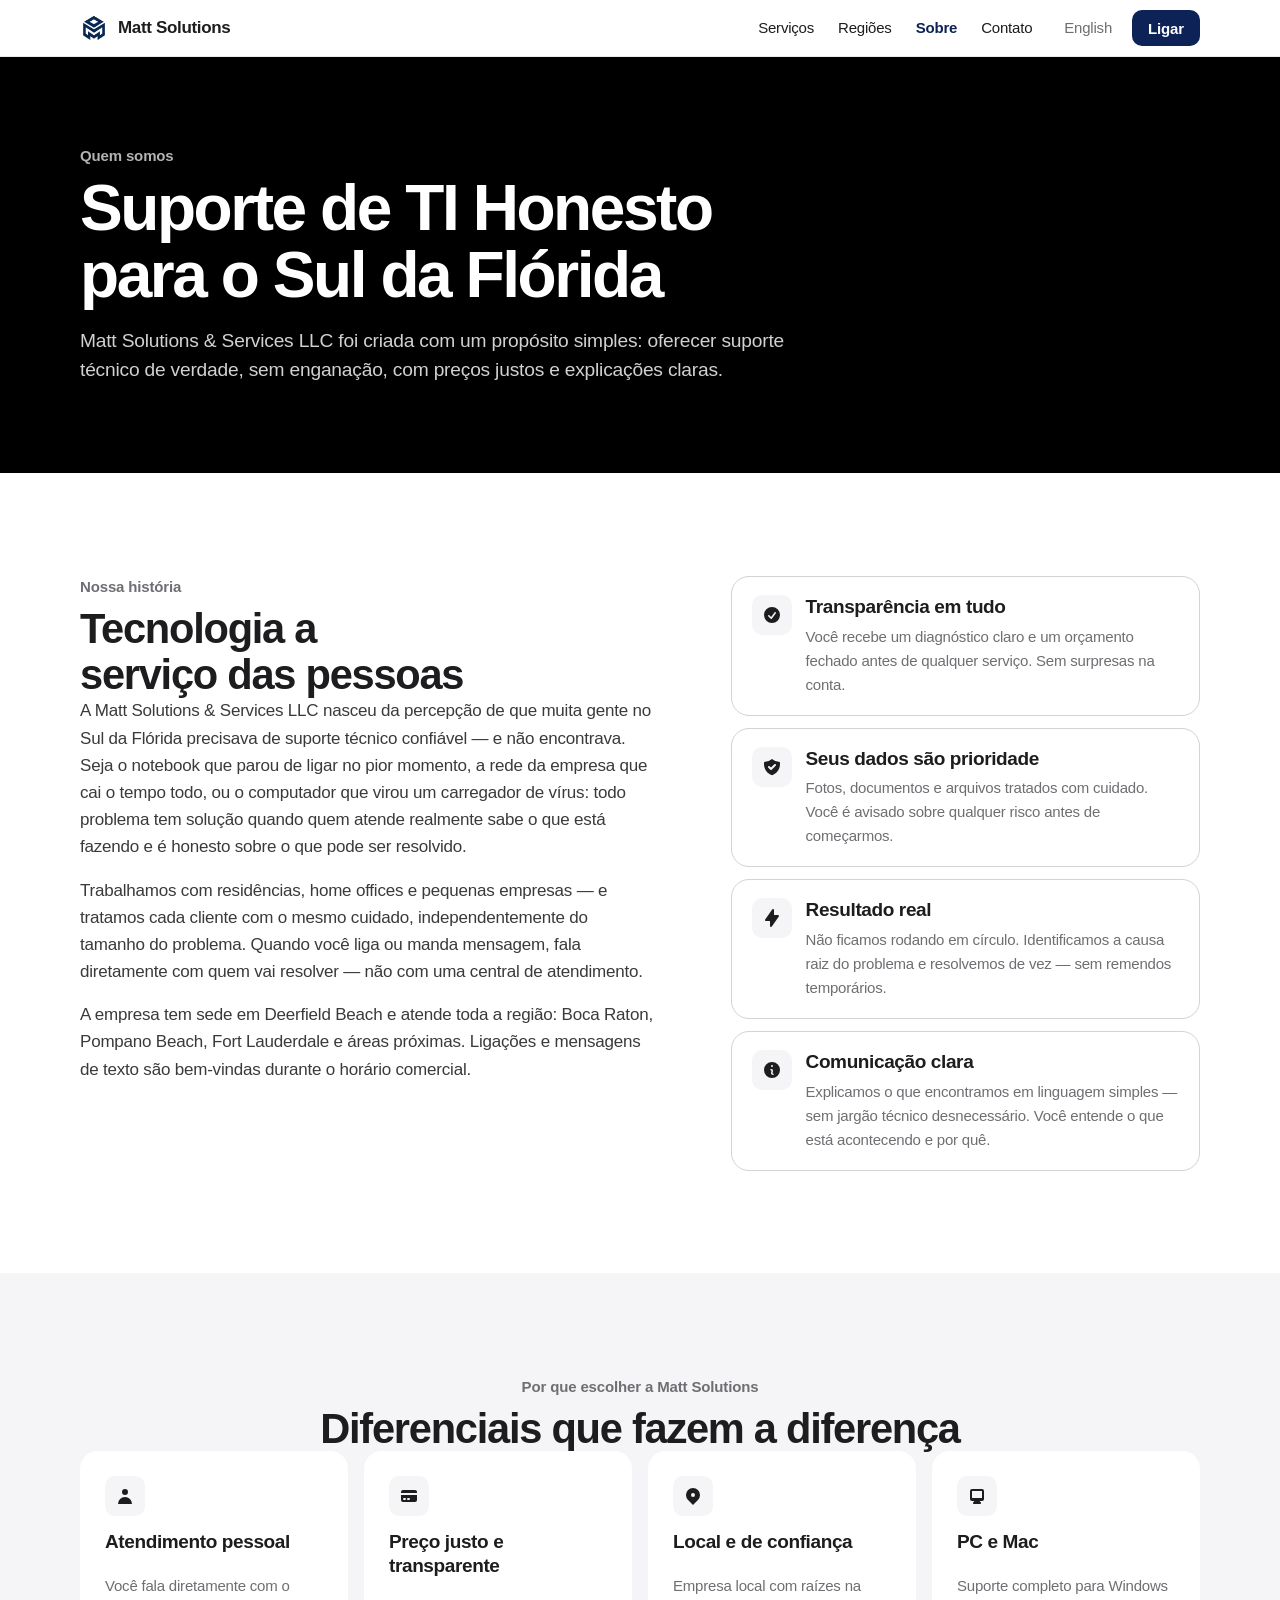
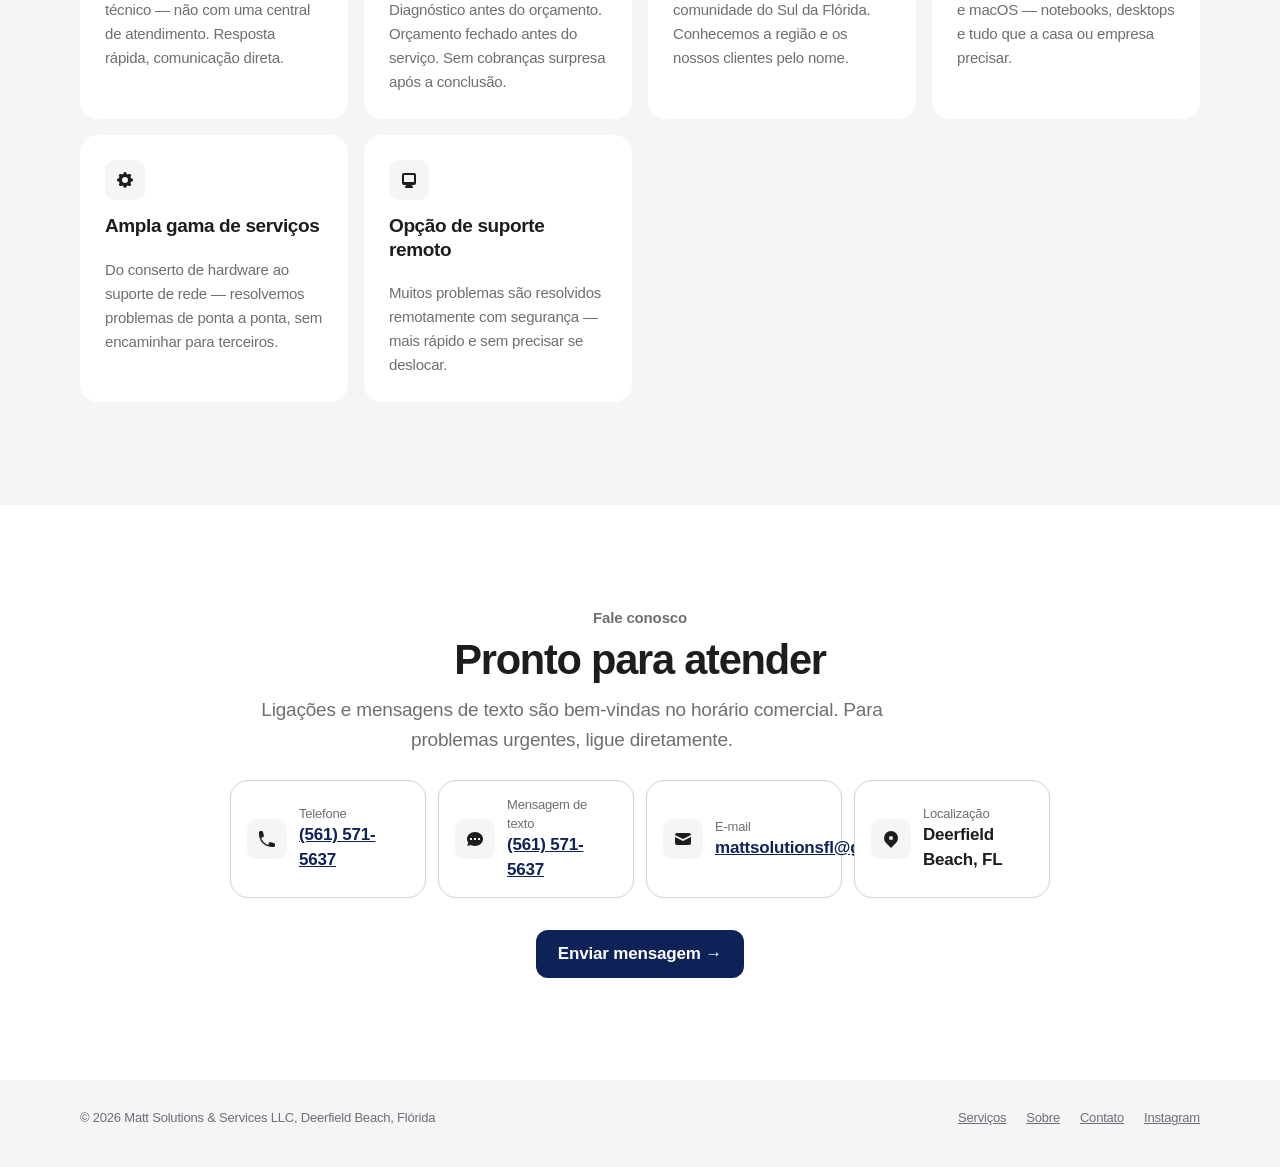
==== commit f68a11ff: "Switch public business number to Google Voice (561) 571-5637 (site, JSON-LD, og-image, SMS links) Co" ====
--- a/about-pt.html
+++ b/about-pt.html
@@ -27,7 +27,7 @@
     "@type": "LocalBusiness",
     "name": "Matt Solutions & Services LLC",
     "url": "https://mattsolutionsfl.com",
-    "telephone": "+17542708385",
+    "telephone": "+15615715637",
     "email": "mattsolutionsfl@gmail.com"
   }
   </script>
@@ -61,7 +61,7 @@
     </nav>
     <div class="nav-end">
       <a class="lang" href="about.html" lang="en">English</a>
-      <a class="btn btn-primary btn-small" href="tel:+17542708385">Ligar</a>
+      <a class="btn btn-primary btn-small" href="tel:+15615715637">Ligar</a>
       <button class="menu-btn" type="button" aria-expanded="false" aria-controls="nav-sheet">Menu</button>
     </div>
   </div>
@@ -72,7 +72,7 @@
     <a href="about-pt.html" aria-current="page">Sobre</a>
     <a href="contact-pt.html">Contato</a>
     <a href="about.html" lang="en">English</a>
-    <a class="btn btn-primary" href="tel:+17542708385">Ligar (754) 270-8385</a>
+    <a class="btn btn-primary" href="tel:+15615715637">Ligar (561) 571-5637</a>
   </nav>
 </header>
 
@@ -173,11 +173,11 @@
       <div class="contact-methods">
         <div class="contact-method">
           <div class="contact-method-icon"><svg xmlns="http://www.w3.org/2000/svg" viewBox="0 0 20 20" fill="currentColor"><path fill-rule="evenodd" d="M2 3.5A1.5 1.5 0 013.5 2h1.148a1.5 1.5 0 011.465 1.175l.716 3.223a1.5 1.5 0 01-1.052 1.767l-.933.267c-.41.117-.643.555-.48.95a11.542 11.542 0 006.254 6.254c.395.163.833-.07.95-.48l.267-.933a1.5 1.5 0 011.767-1.052l3.223.716A1.5 1.5 0 0118 15.352V16.5a1.5 1.5 0 01-1.5 1.5H15c-1.149 0-2.263-.15-3.326-.43A13.022 13.022 0 012.43 8.326 13.019 13.019 0 012 5V3.5z" clip-rule="evenodd" /></svg></div>
-          <div><div class="contact-method-label">Telefone</div><a href="tel:+17542708385" class="contact-method-value">(754) 270-8385</a></div>
+          <div><div class="contact-method-label">Telefone</div><a href="tel:+15615715637" class="contact-method-value">(561) 571-5637</a></div>
         </div>
         <div class="contact-method">
           <div class="contact-method-icon"><svg xmlns="http://www.w3.org/2000/svg" viewBox="0 0 20 20" fill="currentColor"><path fill-rule="evenodd" d="M18 10c0 3.866-3.582 7-8 7a8.841 8.841 0 01-4.083-.98L2 17l1.338-3.123C2.493 12.767 2 11.434 2 10c0-3.866 3.582-7 8-7s8 3.134 8 7zM7 9H5v2h2V9zm8 0h-2v2h2V9zM9 9h2v2H9V9z" clip-rule="evenodd" /></svg></div>
-          <div><div class="contact-method-label">Mensagem de texto</div><a href="sms:+17542708385" class="contact-method-value">(754) 270-8385</a></div>
+          <div><div class="contact-method-label">Mensagem de texto</div><a href="sms:+15615715637" class="contact-method-value">(561) 571-5637</a></div>
         </div>
         <div class="contact-method">
           <div class="contact-method-icon"><svg xmlns="http://www.w3.org/2000/svg" viewBox="0 0 20 20" fill="currentColor"><path d="M2.003 5.884L10 9.882l7.997-3.998A2 2 0 0016 4H4a2 2 0 00-1.997 1.884z"/><path d="M18 8.118l-8 4-8-4V14a2 2 0 002 2h12a2 2 0 002-2V8.118z"/></svg></div>
